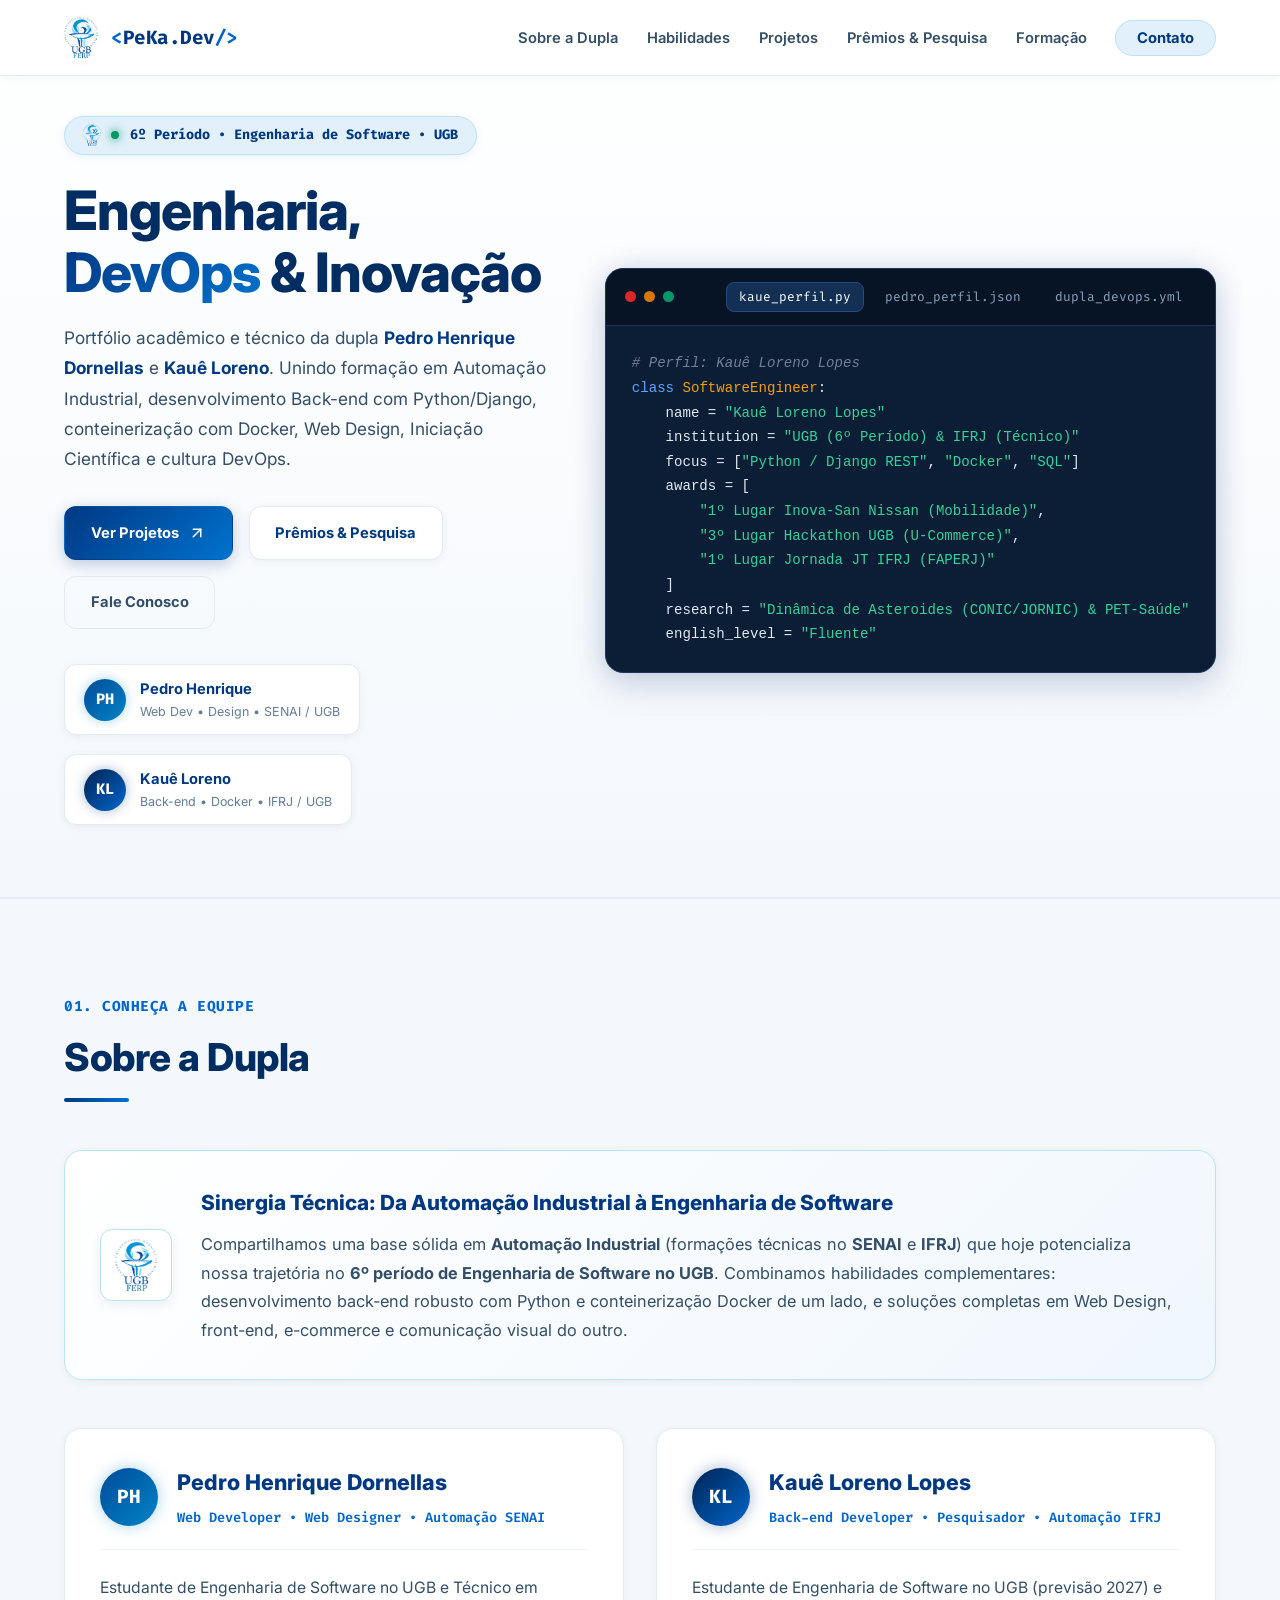
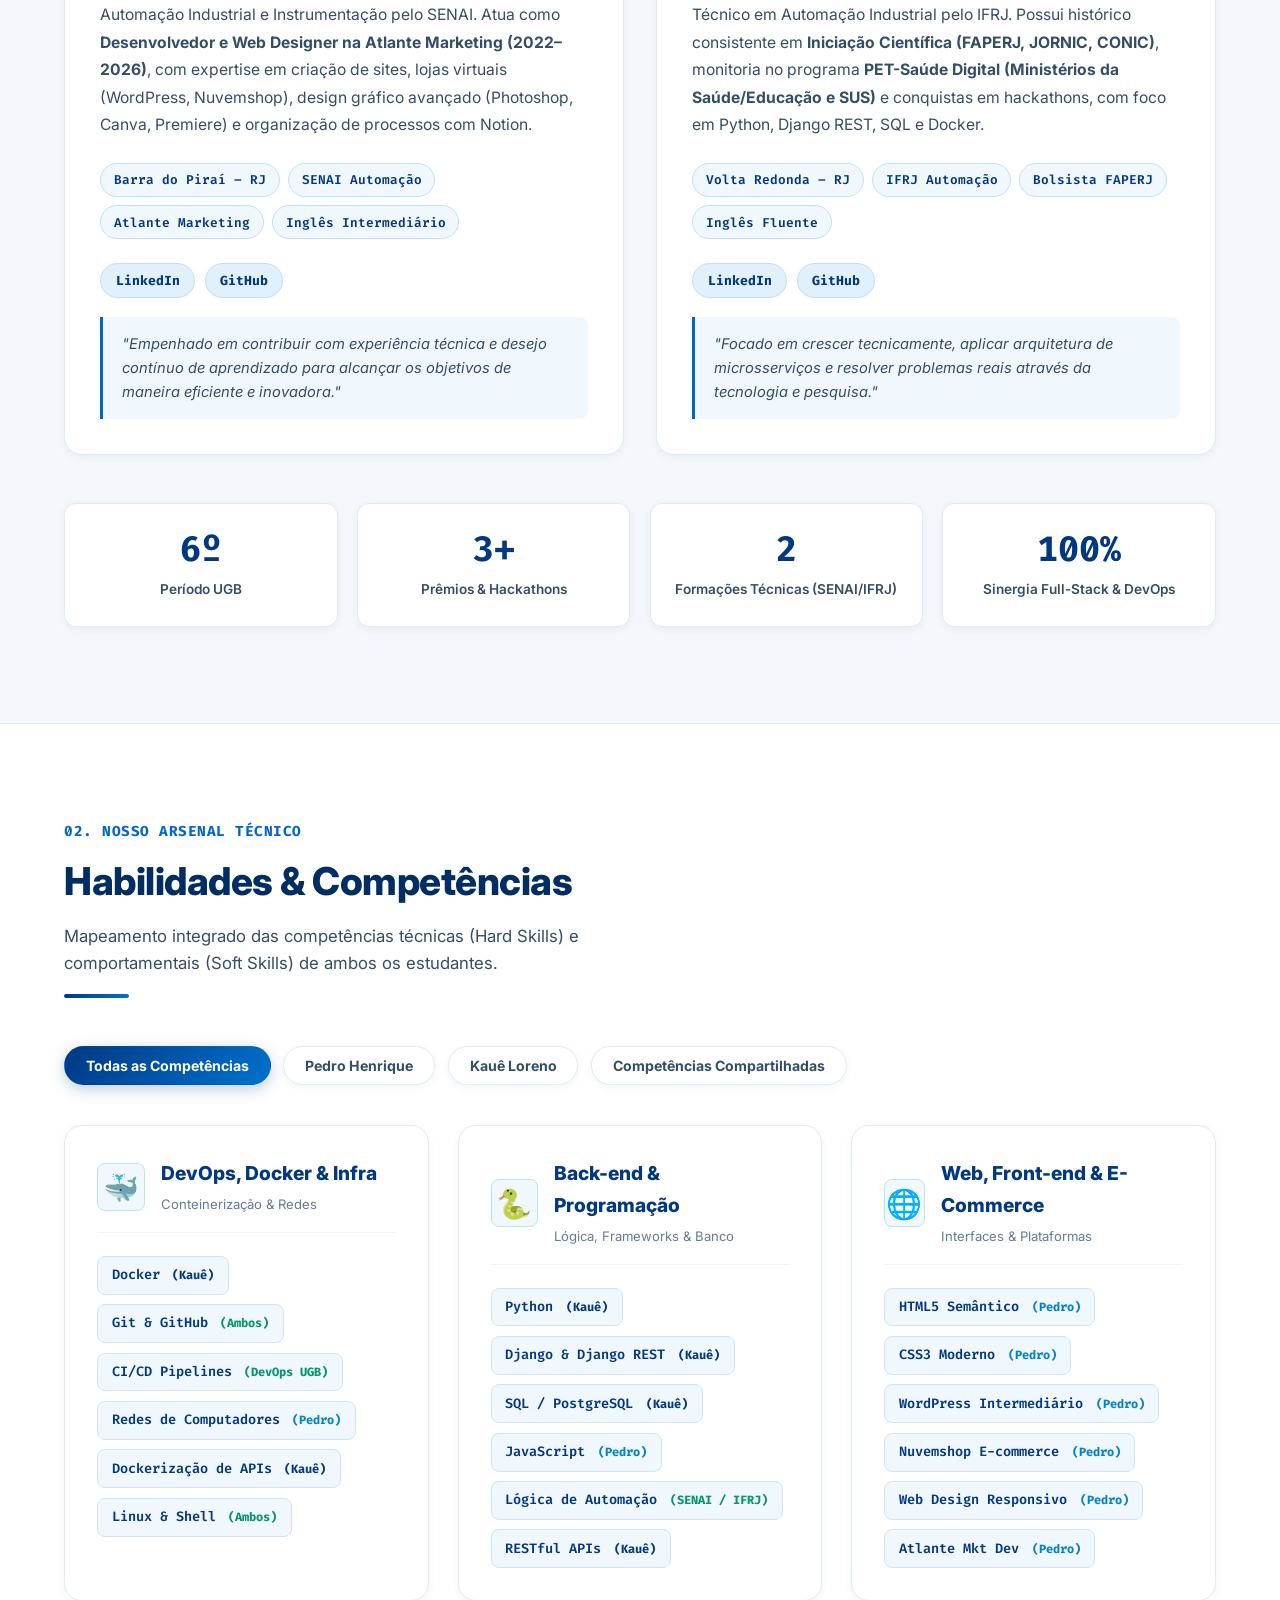
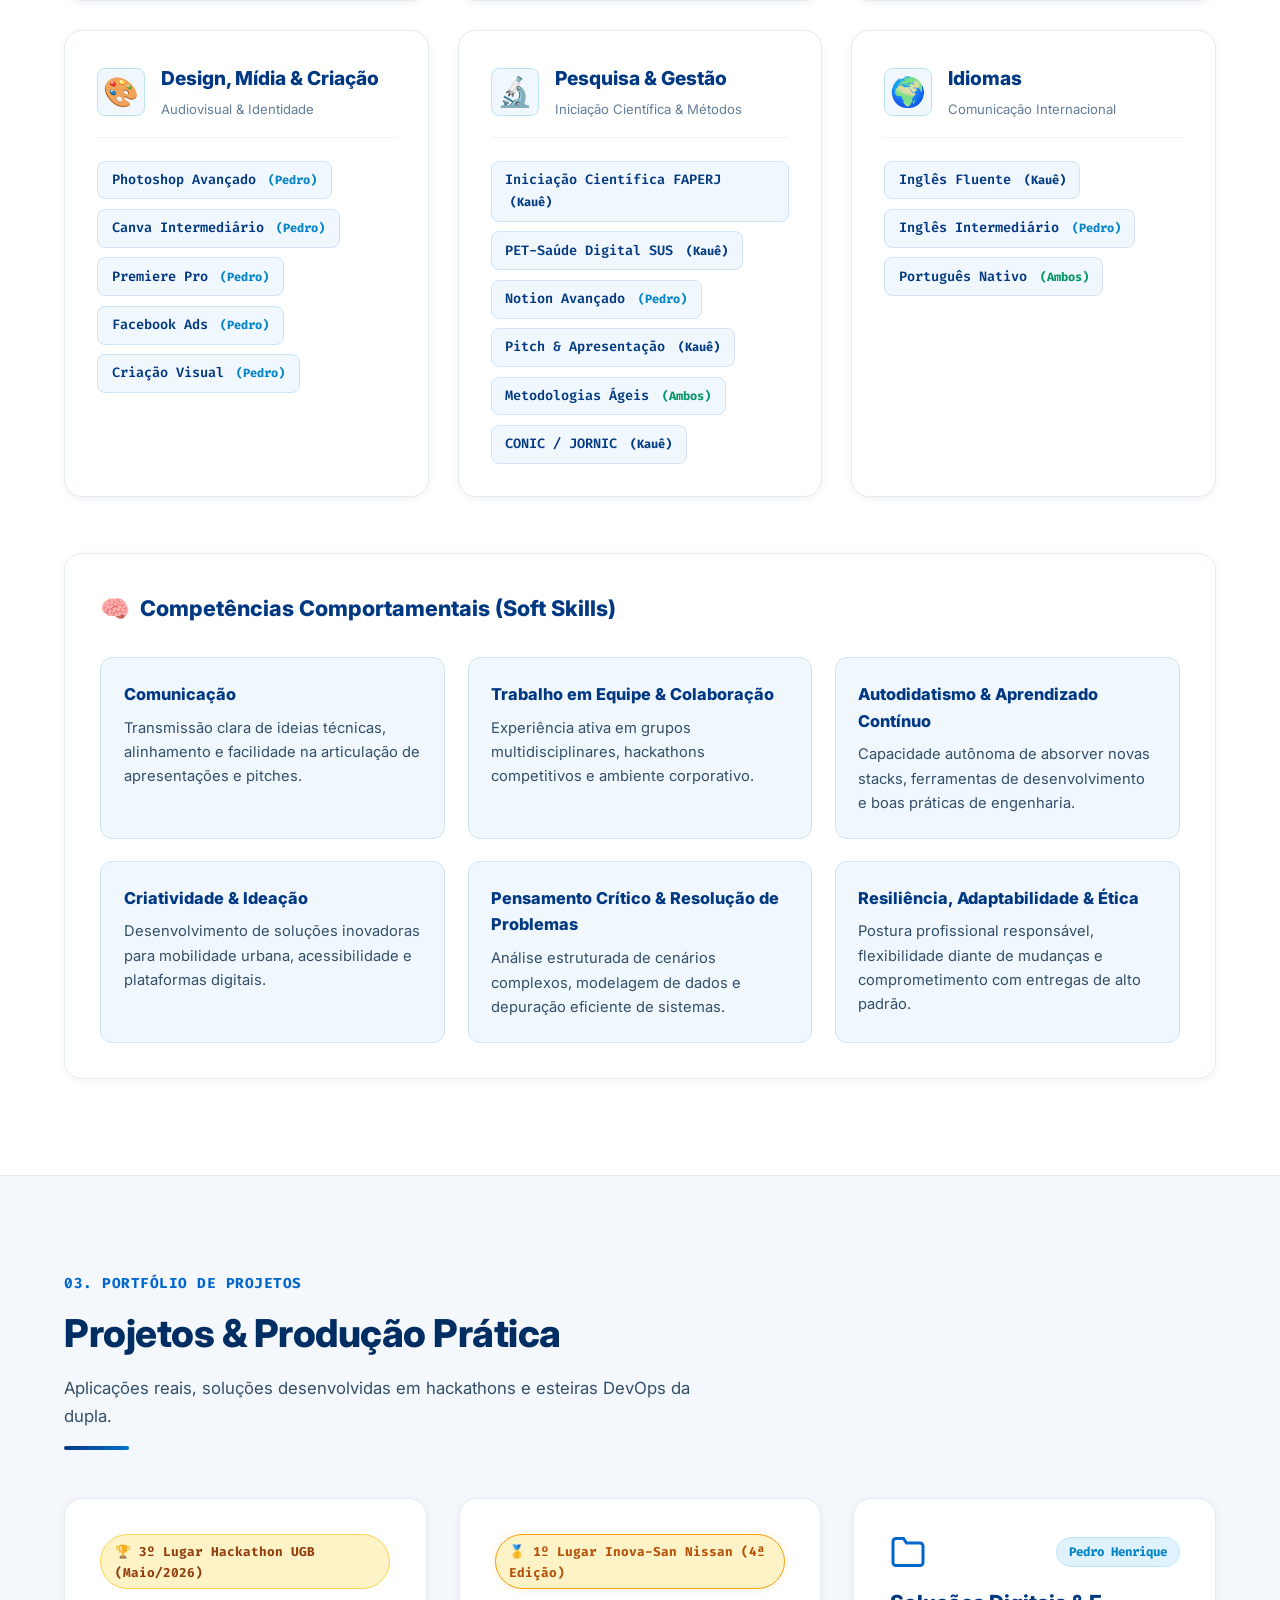
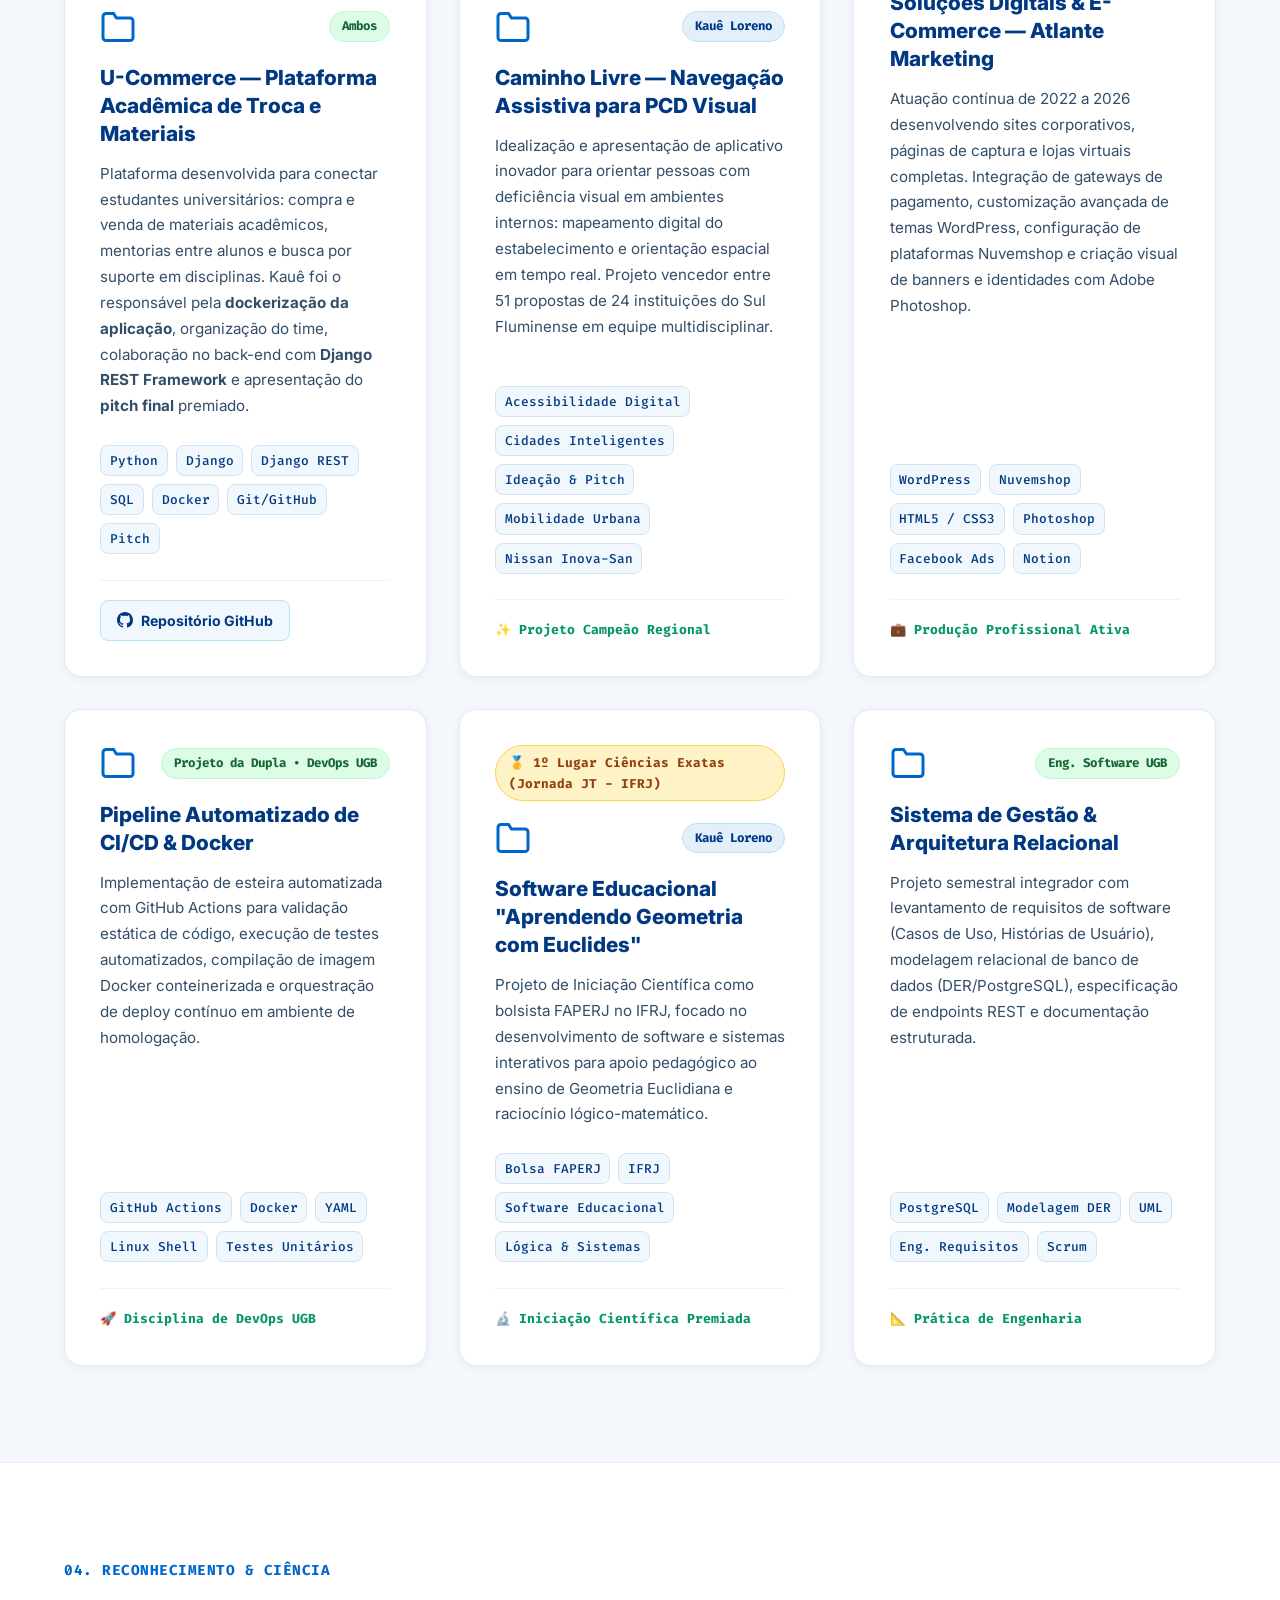
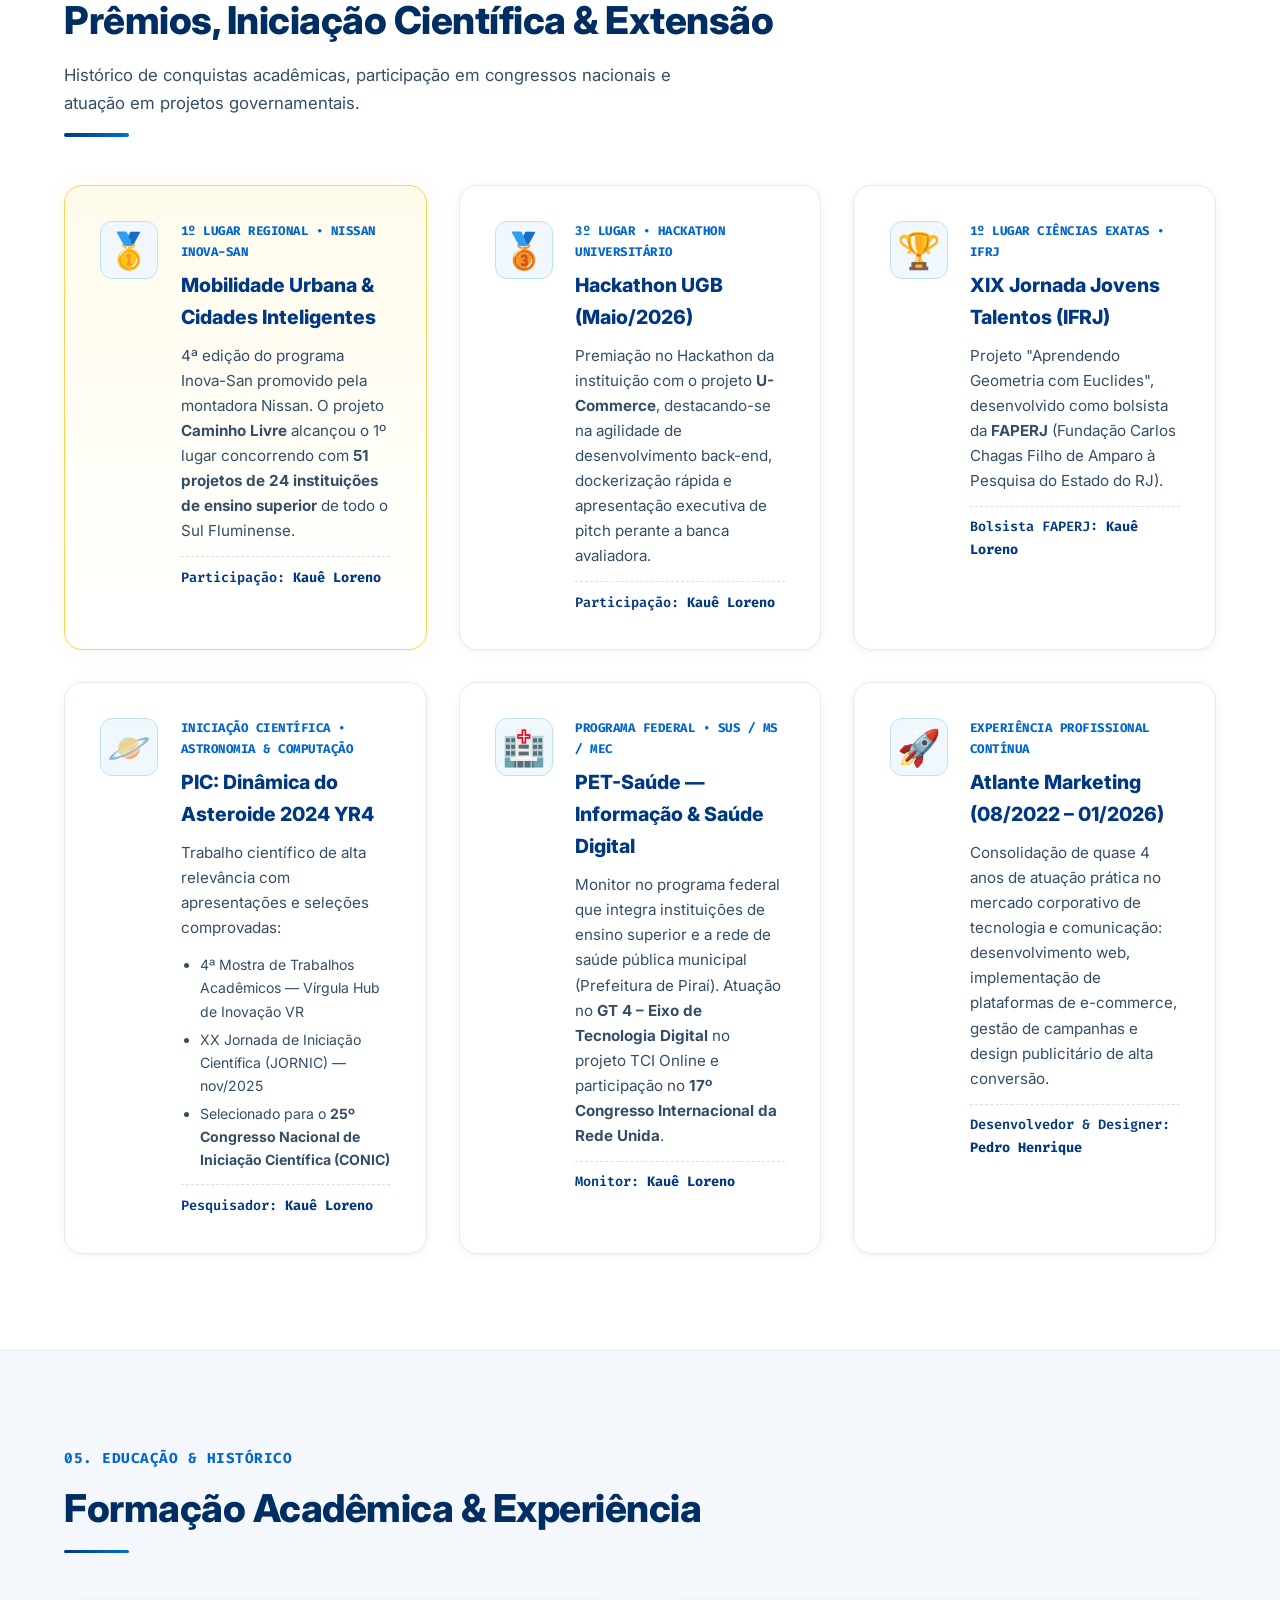
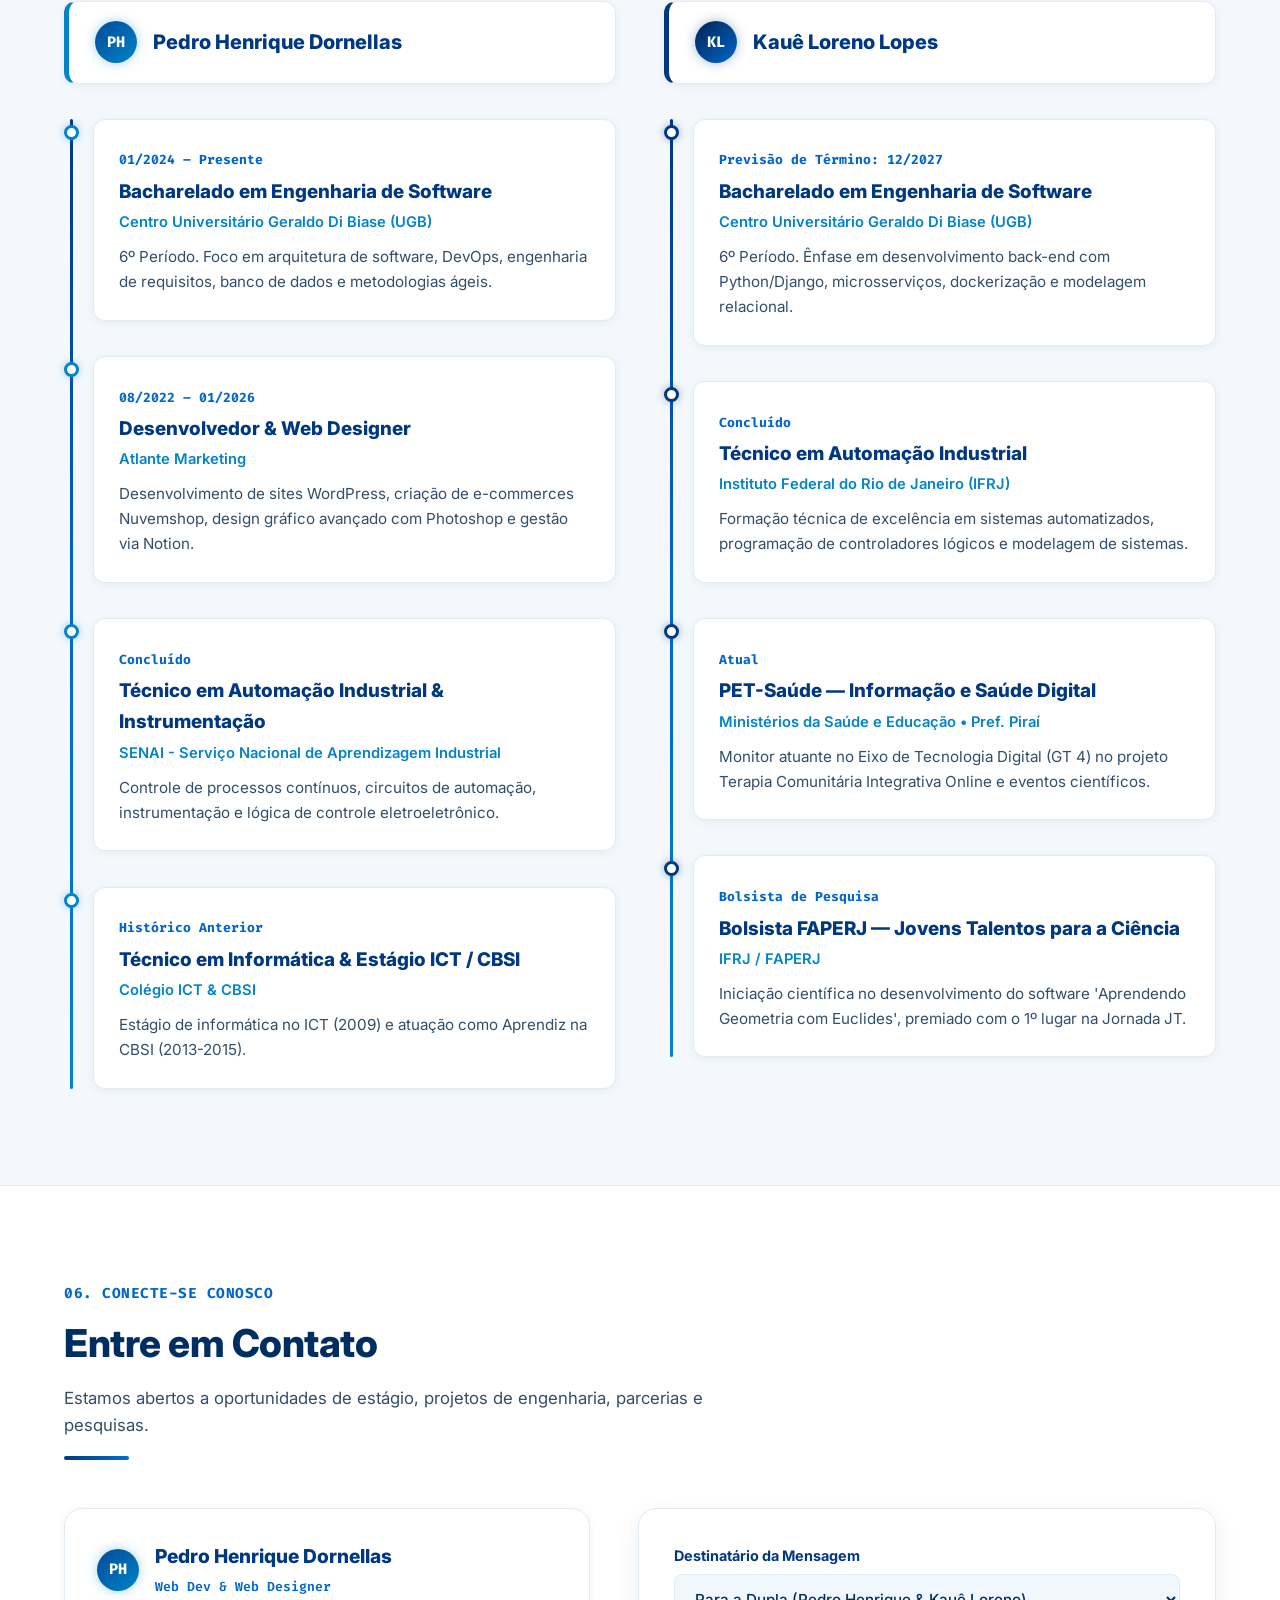
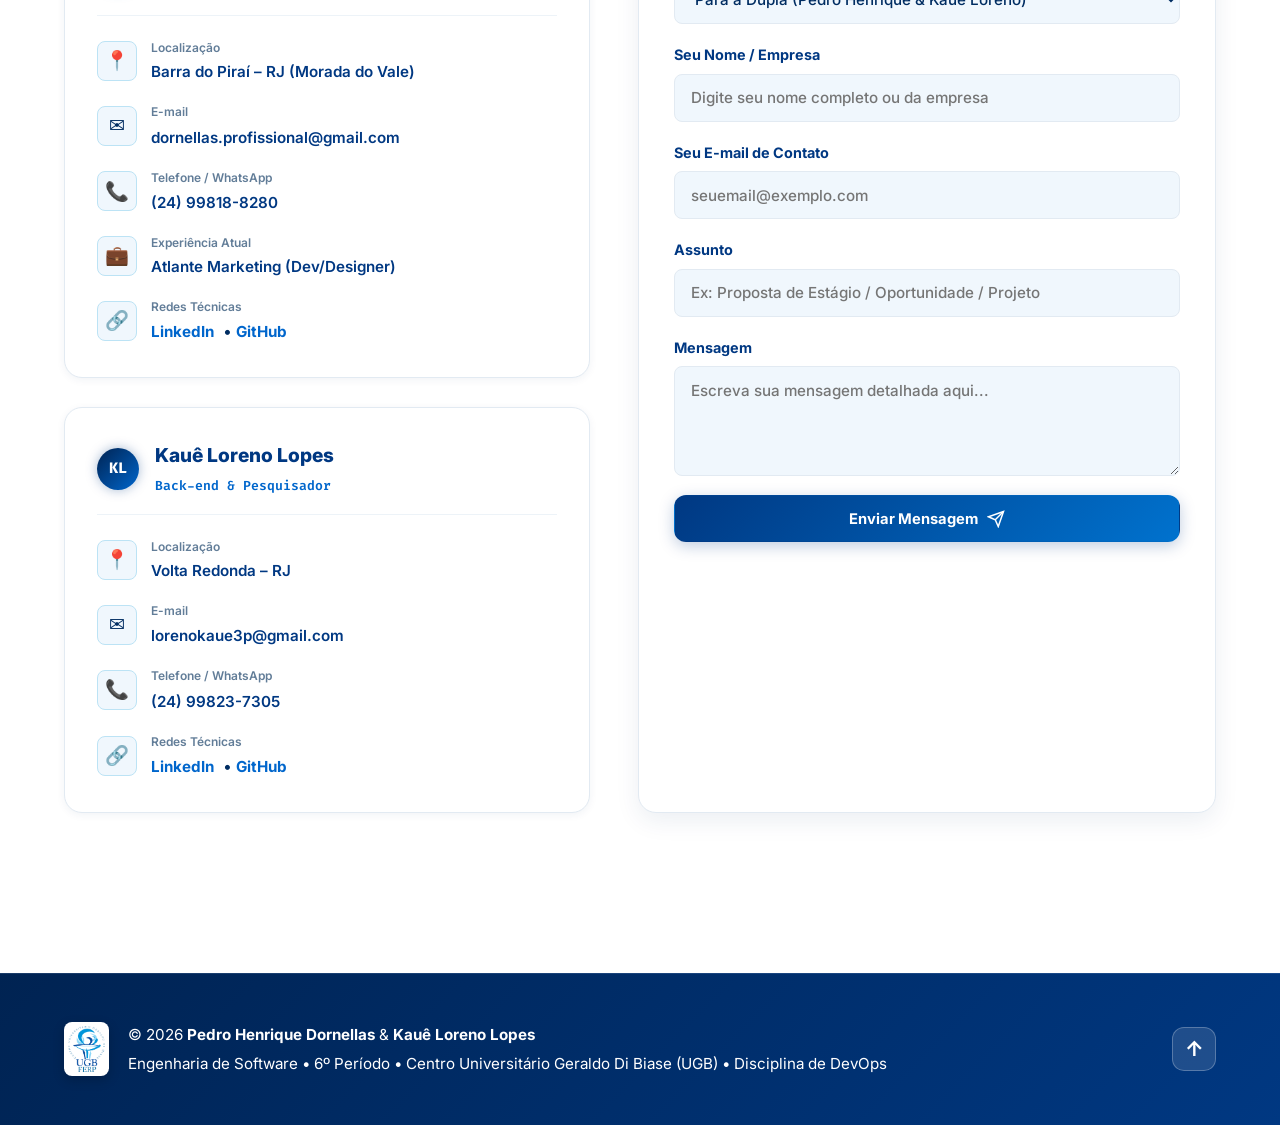
==== index.html @ 2b88fd2b "feat: initial commit - portfolio devops" ====
<!DOCTYPE html>
<html lang="pt-BR">

<head>
    <meta charset="UTF-8">
    <meta name="viewport" content="width=device-width, initial-scale=1.0">
    <meta name="description"
        content="Portfólio Acadêmico de Engenharia de Software & DevOps - Pedro Henrique Dornellas & Kauê Loreno | 6º Período UGB">
    <title>Portfólio da Dupla | Pedro Henrique & Kauê Loreno • Eng. Software & DevOps</title>
    <!-- Google Fonts -->
    <link rel="preconnect" href="https://fonts.googleapis.com">
    <link rel="preconnect" href="https://fonts.gstatic.com" crossorigin>
    <link
        href="https://fonts.googleapis.com/css2?family=Fira+Code:wght@400;500;600;700&family=Inter:wght@300;400;500;600;700;800&display=swap"
        rel="stylesheet">
    <!-- Favicon com Logo UGB -->
    <link rel="icon" type="image/png" href="logo_ugb.png">
    <!-- Folha de Estilos Exclusiva em CSS -->
    <link rel="stylesheet" href="style.css">
</head>

<body>

    <!-- ================= NAVBAR ================= -->
    <header class="header" id="header">
        <nav class="nav container">
            <a href="#hero" class="nav-logo">
                <img src="logo_ugb.png" alt="Logo UGB FERP" class="nav-logo-img">
                <span class="nav-logo-text"><span class="logo-bracket">&lt;</span>PeKa<span class="logo-accent">.Dev</span><span
                        class="logo-bracket">/&gt;</span></span>
            </a>

            <!-- Toggle de Menu Mobile (CSS Puro com Checkbox) -->
            <input type="checkbox" id="nav-toggle" class="nav-toggle-checkbox">
            <label for="nav-toggle" class="nav-toggle-label" aria-label="Abrir Menu">
                <span class="hamburger"></span>
            </label>

            <div class="nav-menu">
                <ul class="nav-list">
                    <li class="nav-item"><a href="#sobre" class="nav-link">Sobre a Dupla</a></li>
                    <li class="nav-item"><a href="#habilidades" class="nav-link">Habilidades</a></li>
                    <li class="nav-item"><a href="#projetos" class="nav-link">Projetos</a></li>
                    <li class="nav-item"><a href="#destaques" class="nav-link">Prêmios &amp; Pesquisa</a></li>
                    <li class="nav-item"><a href="#formacao" class="nav-link">Formação</a></li>
                    <li class="nav-item"><a href="#contato" class="nav-link nav-link-btn">Contato</a></li>
                </ul>
            </div>
        </nav>
    </header>

    <main>
        <!-- ================= HERO SECTION ================= -->
        <section class="hero" id="hero">
            <div class="hero-container container">
                <div class="hero-content">
                    <div class="hero-badge">
                        <img src="logo_ugb.png" alt="Logo UGB" class="badge-logo-img">
                        <span class="pulse-dot"></span> 6º Período • Engenharia de Software • UGB
                    </div>
                    <h1 class="hero-title">
                        Engenharia, <span class="gradient-text">DevOps</span> &amp; Inovação
                    </h1>
                    <p class="hero-subtitle">
                        Portfólio acadêmico e técnico da dupla <strong class="text-highlight">Pedro Henrique
                            Dornellas</strong> e <strong class="text-highlight">Kauê Loreno</strong>. Unindo formação em
                        Automação Industrial, desenvolvimento Back-end com Python/Django, conteinerização com Docker,
                        Web Design, Iniciação Científica e cultura DevOps.
                    </p>
                    <div class="hero-actions">
                        <a href="#projetos" class="btn btn-primary">
                            Ver Projetos
                            <svg class="btn-icon" viewBox="0 0 24 24" fill="none" stroke="currentColor" stroke-width="2"
                                stroke-linecap="round" stroke-linejoin="round">
                                <line x1="7" y1="17" x2="17" y2="7"></line>
                                <polyline points="7 7 17 7 17 17"></polyline>
                            </svg>
                        </a>
                        <a href="#destaques" class="btn btn-secondary">Prêmios &amp; Pesquisa</a>
                        <a href="#contato" class="btn btn-outline">Fale Conosco</a>
                    </div>

                    <!-- Quick Dev Avatars & Info -->
                    <div class="hero-duo-quick">
                        <div class="duo-quick-card">
                            <div class="duo-avatar ph-avatar">PH</div>
                            <div class="duo-meta">
                                <strong>Pedro Henrique</strong>
                                <span>Web Dev • Design • SENAI / UGB</span>
                            </div>
                        </div>
                        <div class="duo-quick-card">
                            <div class="duo-avatar kl-avatar">KL</div>
                            <div class="duo-meta">
                                <strong>Kauê Loreno</strong>
                                <span>Back-end • Docker • IFRJ / UGB</span>
                            </div>
                        </div>
                    </div>
                </div>

                <div class="hero-visual">
                    <!-- Interactive Terminal with Tabs -->
                    <div class="code-card">
                        <div class="code-card-header">
                            <span class="dot dot-red"></span>
                            <span class="dot dot-yellow"></span>
                            <span class="dot dot-green"></span>
                            <div class="code-tabs">
                                <button type="button" class="code-tab active"
                                    onclick="switchTab(this, 'kaue')">kaue_perfil.py</button>
                                <button type="button" class="code-tab"
                                    onclick="switchTab(this, 'pedro')">pedro_perfil.json</button>
                                <button type="button" class="code-tab"
                                    onclick="switchTab(this, 'dupla')">dupla_devops.yml</button>
                            </div>
                        </div>

                        <!-- Tab 1: Kaue -->
                        <div id="tab-kaue" class="code-tab-content active">
                            <pre class="code-body"><code><span class="token-comment"># Perfil: Kauê Loreno Lopes</span>
<span class="token-keyword">class</span> <span class="token-class">SoftwareEngineer</span>:
    name = <span class="token-string">"Kauê Loreno Lopes"</span>
    institution = <span class="token-string">"UGB (6º Período) & IFRJ (Técnico)"</span>
    focus = [<span class="token-string">"Python / Django REST"</span>, <span class="token-string">"Docker"</span>, <span class="token-string">"SQL"</span>]
    awards = [
        <span class="token-string">"1º Lugar Inova-San Nissan (Mobilidade)"</span>,
        <span class="token-string">"3º Lugar Hackathon UGB (U-Commerce)"</span>,
        <span class="token-string">"1º Lugar Jornada JT IFRJ (FAPERJ)"</span>
    ]
    research = <span class="token-string">"Dinâmica de Asteroides (CONIC/JORNIC) & PET-Saúde"</span>
    english_level = <span class="token-string">"Fluente"</span></code></pre>
                        </div>

                        <!-- Tab 2: Pedro -->
                        <div id="tab-pedro" class="code-tab-content">
                            <pre class="code-body"><code><span class="token-comment">// Perfil: Pedro Henrique Dornellas</span>
{
  <span class="token-key">"nome"</span>: <span class="token-string">"Pedro Henrique T. D. S. de Souza"</span>,
  <span class="token-key">"formacao"</span>: <span class="token-string">"Eng. Software UGB & Automação SENAI"</span>,
  <span class="token-key">"experiencia"</span>: <span class="token-string">"Web Designer / Dev na Atlante Marketing"</span>,
  <span class="token-key">"github"</span>: <span class="token-string">"github.com/dornellasz93"</span>,
  <span class="token-key">"linkedin"</span>: <span class="token-string">"linkedin.com/in/pedro-henrique-dornellas"</span>,
  <span class="token-key">"hard_skills"</span>: [
    <span class="token-string">"HTML5/CSS3/JS"</span>, <span class="token-string">"WordPress/Nuvemshop"</span>,
    <span class="token-string">"Photoshop/Canva/Premiere"</span>, <span class="token-string">"Notion Avançado"</span>
  ],
  <span class="token-key">"soft_skills"</span>: [<span class="token-string">"Comunicação"</span>, <span class="token-string">"Criatividade"</span>, <span class="token-string">"Resiliência"</span>],
  <span class="token-key">"status"</span>: <span class="token-string">"Em constante aprendizado e evolução 🚀"</span>
}</code></pre>
                        </div>

                        <!-- Tab 3: Dupla / DevOps -->
                        <div id="tab-dupla" class="code-tab-content">
                            <pre
                                class="code-body"><code><span class="token-comment"># Pipeline & Sinergia da Dupla</span>
<span class="token-key">version</span>: <span class="token-string">"3.8"</span>
<span class="token-key">services</span>:
  <span class="token-key">devops_duo</span>:
    <span class="token-key">integrantes</span>:
      - <span class="token-string">"Pedro Henrique (Front, Web Design, Automação)"</span>
      - <span class="token-string">"Kauê Loreno (Back-end, Docker, Iniciação Científica)"</span>
    <span class="token-key">ambiente</span>: <span class="token-string">"UGB - 6º Período de Engenharia de Software"</span>
    <span class="token-key">competencias</span>: [<span class="token-string">"Docker"</span>, <span class="token-string">"CI/CD"</span>, <span class="token-string">"FullStack"</span>, <span class="token-string">"Pesquisa"</span>]
    <span class="token-key">objetivo</span>: <span class="token-string">"Excelência técnica e impacto prático"</span></code></pre>
                        </div>
                    </div>
                </div>
            </div>
        </section>

        <!-- ================= SOBRE A DUPLA ================= -->
        <section class="section sobre" id="sobre">
            <div class="container">
                <div class="section-header">
                    <span class="section-tag">01. Conheça a Equipe</span>
                    <h2 class="section-title">Sobre a Dupla</h2>
                    <div class="section-line"></div>
                </div>

                <!-- Resumo da Sinergia -->
                <div class="duo-synergy-banner">
                    <div class="synergy-logo-box">
                        <img src="logo_ugb.png" alt="Logo UGB FERP" class="synergy-ugb-logo">
                    </div>
                    <div class="synergy-text">
                        <h3>Sinergia Técnica: Da Automação Industrial à Engenharia de Software</h3>
                        <p>
                            Compartilhamos uma base sólida em <strong>Automação Industrial</strong> (formações técnicas
                            no <strong>SENAI</strong> e <strong>IFRJ</strong>) que hoje potencializa nossa trajetória no
                            <strong>6º período de Engenharia de Software no UGB</strong>. Combinamos habilidades
                            complementares: desenvolvimento back-end robusto com Python e conteinerização Docker de um
                            lado, e soluções completas em Web Design, front-end, e-commerce e comunicação visual do
                            outro.
                        </p>
                    </div>
                </div>

                <!-- Cards dos 2 Alunos -->
                <div class="students-profiles-grid">
                    <!-- Perfil 1: Pedro Henrique -->
                    <div class="student-profile-card">
                        <div class="student-card-header">
                            <div class="student-avatar-badge ph-gradient">PH</div>
                            <div>
                                <h3 class="student-name">Pedro Henrique Dornellas</h3>
                                <span class="student-role">Web Developer • Web Designer • Automação SENAI</span>
                            </div>
                        </div>
                        <div class="student-body">
                            <p class="student-bio">
                                Estudante de Engenharia de Software no UGB e Técnico em Automação Industrial e
                                Instrumentação pelo SENAI. Atua como <strong>Desenvolvedor e Web Designer na Atlante
                                    Marketing (2022–2026)</strong>, com expertise em criação de sites, lojas virtuais
                                (WordPress, Nuvemshop), design gráfico avançado (Photoshop, Canva, Premiere) e
                                organização de processos com Notion.
                            </p>
                            <div class="student-tags">
                                <span class="student-tag">Barra do Piraí – RJ</span>
                                <span class="student-tag">SENAI Automação</span>
                                <span class="student-tag">Atlante Marketing</span>
                                <span class="student-tag">Inglês Intermediário</span>
                            </div>
                            <div class="student-social-links">
                                <a href="https://www.linkedin.com/in/pedro-henrique-dornellas/" target="_blank"
                                    rel="noopener noreferrer" class="student-social-btn"
                                    title="LinkedIn de Pedro Henrique">
                                    LinkedIn
                                </a>
                                <a href="https://github.com/dornellasz93" target="_blank" rel="noopener noreferrer"
                                    class="student-social-btn" title="GitHub de Pedro Henrique">
                                    GitHub
                                </a>
                            </div>
                            <div class="student-quote">
                                <em>"Empenhado em contribuir com experiência técnica e desejo contínuo de aprendizado
                                    para alcançar os objetivos de maneira eficiente e inovadora."</em>
                            </div>
                        </div>
                    </div>

                    <!-- Perfil 2: Kauê Loreno -->
                    <div class="student-profile-card">
                        <div class="student-card-header">
                            <div class="student-avatar-badge kl-gradient">KL</div>
                            <div>
                                <h3 class="student-name">Kauê Loreno Lopes</h3>
                                <span class="student-role">Back-end Developer • Pesquisador • Automação IFRJ</span>
                            </div>
                        </div>
                        <div class="student-body">
                            <p class="student-bio">
                                Estudante de Engenharia de Software no UGB (previsão 2027) e Técnico em Automação
                                Industrial pelo IFRJ. Possui histórico consistente em <strong>Iniciação Científica
                                    (FAPERJ, JORNIC, CONIC)</strong>, monitoria no programa <strong>PET-Saúde Digital
                                    (Ministérios da Saúde/Educação e SUS)</strong> e conquistas em hackathons, com foco
                                em Python, Django REST, SQL e Docker.
                            </p>
                            <div class="student-tags">
                                <span class="student-tag">Volta Redonda – RJ</span>
                                <span class="student-tag">IFRJ Automação</span>
                                <span class="student-tag">Bolsista FAPERJ</span>
                                <span class="student-tag">Inglês Fluente</span>
                            </div>
                            <div class="student-social-links">
                                <a href="https://linkedin.com/in/kaueloreno" target="_blank" rel="noopener noreferrer"
                                    class="student-social-btn" title="LinkedIn de Kauê Loreno">
                                    LinkedIn
                                </a>
                                <a href="https://github.com/ArchKeyor" target="_blank" rel="noopener noreferrer"
                                    class="student-social-btn" title="GitHub de Kauê Loreno">
                                    GitHub
                                </a>
                            </div>
                            <div class="student-quote">
                                <em>"Focado em crescer tecnicamente, aplicar arquitetura de microsserviços e resolver
                                    problemas reais através da tecnologia e pesquisa."</em>
                            </div>
                        </div>
                    </div>
                </div>

                <!-- Métricas da Dupla -->
                <div class="sobre-highlights">
                    <div class="highlight-item">
                        <span class="highlight-num">6º</span>
                        <span class="highlight-label">Período UGB</span>
                    </div>
                    <div class="highlight-item">
                        <span class="highlight-num">3+</span>
                        <span class="highlight-label">Prêmios &amp; Hackathons</span>
                    </div>
                    <div class="highlight-item">
                        <span class="highlight-num">2</span>
                        <span class="highlight-label">Formações Técnicas (SENAI/IFRJ)</span>
                    </div>
                    <div class="highlight-item">
                        <span class="highlight-num">100%</span>
                        <span class="highlight-label">Sinergia Full-Stack &amp; DevOps</span>
                    </div>
                </div>
            </div>
        </section>

        <!-- ================= HABILIDADES & TECNOLOGIAS ================= -->
        <section class="section habilidades" id="habilidades">
            <div class="container">
                <div class="section-header">
                    <span class="section-tag">02. Nosso Arsenal Técnico</span>
                    <h2 class="section-title">Habilidades &amp; Competências</h2>
                    <p class="section-desc">Mapeamento integrado das competências técnicas (Hard Skills) e
                        comportamentais (Soft Skills) de ambos os estudantes.</p>
                    <div class="section-line"></div>
                </div>

                <!-- Skills Filter Controls -->
                <div class="skills-filter-bar">
                    <button type="button" class="filter-btn active" onclick="filterSkills(this, 'all')">Todas as
                        Competências</button>
                    <button type="button" class="filter-btn" onclick="filterSkills(this, 'ph')">Pedro Henrique</button>
                    <button type="button" class="filter-btn" onclick="filterSkills(this, 'kl')">Kauê Loreno</button>
                    <button type="button" class="filter-btn" onclick="filterSkills(this, 'duo')">Competências
                        Compartilhadas</button>
                </div>

                <div class="skills-grid">
                    <!-- Categoria 1: DevOps, Docker & Infraestrutura -->
                    <div class="skill-category" data-student="kl duo ph">
                        <div class="skill-cat-header">
                            <div class="cat-icon">🐳</div>
                            <div>
                                <h3>DevOps, Docker &amp; Infra</h3>
                                <span class="cat-sub">Conteinerização &amp; Redes</span>
                            </div>
                        </div>
                        <div class="skill-badges">
                            <span class="badge" data-who="kl">Docker <small>(Kauê)</small></span>
                            <span class="badge" data-who="duo">Git &amp; GitHub <small>(Ambos)</small></span>
                            <span class="badge" data-who="duo">CI/CD Pipelines <small>(DevOps UGB)</small></span>
                            <span class="badge" data-who="ph">Redes de Computadores <small>(Pedro)</small></span>
                            <span class="badge" data-who="kl">Dockerização de APIs <small>(Kauê)</small></span>
                            <span class="badge" data-who="duo">Linux &amp; Shell <small>(Ambos)</small></span>
                        </div>
                    </div>

                    <!-- Categoria 2: Back-end & Linguagens -->
                    <div class="skill-category" data-student="kl ph">
                        <div class="skill-cat-header">
                            <div class="cat-icon">🐍</div>
                            <div>
                                <h3>Back-end &amp; Programação</h3>
                                <span class="cat-sub">Lógica, Frameworks &amp; Banco</span>
                            </div>
                        </div>
                        <div class="skill-badges">
                            <span class="badge" data-who="kl">Python <small>(Kauê)</small></span>
                            <span class="badge" data-who="kl">Django &amp; Django REST <small>(Kauê)</small></span>
                            <span class="badge" data-who="kl">SQL / PostgreSQL <small>(Kauê)</small></span>
                            <span class="badge" data-who="ph">JavaScript <small>(Pedro)</small></span>
                            <span class="badge" data-who="duo">Lógica de Automação <small>(SENAI / IFRJ)</small></span>
                            <span class="badge" data-who="kl">RESTful APIs <small>(Kauê)</small></span>
                        </div>
                    </div>

                    <!-- Categoria 3: Front-end, Web & E-Commerce -->
                    <div class="skill-category" data-student="ph">
                        <div class="skill-cat-header">
                            <div class="cat-icon">🌐</div>
                            <div>
                                <h3>Web, Front-end &amp; E-Commerce</h3>
                                <span class="cat-sub">Interfaces &amp; Plataformas</span>
                            </div>
                        </div>
                        <div class="skill-badges">
                            <span class="badge" data-who="ph">HTML5 Semântico <small>(Pedro)</small></span>
                            <span class="badge" data-who="ph">CSS3 Moderno <small>(Pedro)</small></span>
                            <span class="badge" data-who="ph">WordPress Intermediário <small>(Pedro)</small></span>
                            <span class="badge" data-who="ph">Nuvemshop E-commerce <small>(Pedro)</small></span>
                            <span class="badge" data-who="ph">Web Design Responsivo <small>(Pedro)</small></span>
                            <span class="badge" data-who="ph">Atlante Mkt Dev <small>(Pedro)</small></span>
                        </div>
                    </div>

                    <!-- Categoria 4: Design Gráfico & Mídia -->
                    <div class="skill-category" data-student="ph">
                        <div class="skill-cat-header">
                            <div class="cat-icon">🎨</div>
                            <div>
                                <h3>Design, Mídia &amp; Criação</h3>
                                <span class="cat-sub">Audiovisual &amp; Identidade</span>
                            </div>
                        </div>
                        <div class="skill-badges">
                            <span class="badge" data-who="ph">Photoshop Avançado <small>(Pedro)</small></span>
                            <span class="badge" data-who="ph">Canva Intermediário <small>(Pedro)</small></span>
                            <span class="badge" data-who="ph">Premiere Pro <small>(Pedro)</small></span>
                            <span class="badge" data-who="ph">Facebook Ads <small>(Pedro)</small></span>
                            <span class="badge" data-who="ph">Criação Visual <small>(Pedro)</small></span>
                        </div>
                    </div>

                    <!-- Categoria 5: Pesquisa, Gestão & Extensão -->
                    <div class="skill-category" data-student="kl ph duo">
                        <div class="skill-cat-header">
                            <div class="cat-icon">🔬</div>
                            <div>
                                <h3>Pesquisa &amp; Gestão</h3>
                                <span class="cat-sub">Iniciação Científica &amp; Métodos</span>
                            </div>
                        </div>
                        <div class="skill-badges">
                            <span class="badge" data-who="kl">Iniciação Científica FAPERJ <small>(Kauê)</small></span>
                            <span class="badge" data-who="kl">PET-Saúde Digital SUS <small>(Kauê)</small></span>
                            <span class="badge" data-who="ph">Notion Avançado <small>(Pedro)</small></span>
                            <span class="badge" data-who="kl">Pitch &amp; Apresentação <small>(Kauê)</small></span>
                            <span class="badge" data-who="duo">Metodologias Ágeis <small>(Ambos)</small></span>
                            <span class="badge" data-who="kl">CONIC / JORNIC <small>(Kauê)</small></span>
                        </div>
                    </div>

                    <!-- Categoria 6: Idiomas -->
                    <div class="skill-category" data-student="kl ph duo">
                        <div class="skill-cat-header">
                            <div class="cat-icon">🌍</div>
                            <div>
                                <h3>Idiomas</h3>
                                <span class="cat-sub">Comunicação Internacional</span>
                            </div>
                        </div>
                        <div class="skill-badges">
                            <span class="badge" data-who="kl">Inglês Fluente <small>(Kauê)</small></span>
                            <span class="badge" data-who="ph">Inglês Intermediário <small>(Pedro)</small></span>
                            <span class="badge" data-who="duo">Português Nativo <small>(Ambos)</small></span>
                        </div>
                    </div>
                </div>

                <!-- Soft Skills Section -->
                <div class="soft-skills-container">
                    <h3 class="soft-skills-title">
                        <span class="soft-icon">🧠</span> Competências Comportamentais (Soft Skills)
                    </h3>
                    <div class="soft-skills-grid">
                        <div class="soft-card">
                            <span class="soft-name">Comunicação</span>
                            <p>Transmissão clara de ideias técnicas, alinhamento e facilidade na articulação de
                                apresentações e pitches.</p>
                        </div>
                        <div class="soft-card">
                            <span class="soft-name">Trabalho em Equipe &amp; Colaboração</span>
                            <p>Experiência ativa em grupos multidisciplinares, hackathons competitivos e ambiente
                                corporativo.</p>
                        </div>
                        <div class="soft-card">
                            <span class="soft-name">Autodidatismo &amp; Aprendizado Contínuo</span>
                            <p>Capacidade autônoma de absorver novas stacks, ferramentas de desenvolvimento e boas
                                práticas de engenharia.</p>
                        </div>
                        <div class="soft-card">
                            <span class="soft-name">Criatividade &amp; Ideação</span>
                            <p>Desenvolvimento de soluções inovadoras para mobilidade urbana, acessibilidade e
                                plataformas digitais.</p>
                        </div>
                        <div class="soft-card">
                            <span class="soft-name">Pensamento Crítico &amp; Resolução de Problemas</span>
                            <p>Análise estruturada de cenários complexos, modelagem de dados e depuração eficiente de
                                sistemas.</p>
                        </div>
                        <div class="soft-card">
                            <span class="soft-name">Resiliência, Adaptabilidade &amp; Ética</span>
                            <p>Postura profissional responsável, flexibilidade diante de mudanças e comprometimento com
                                entregas de alto padrão.</p>
                        </div>
                    </div>
                </div>
            </div>
        </section>

        <!-- ================= PROJETOS ACADÊMICOS & PRÁTICOS ================= -->
        <section class="section projetos" id="projetos">
            <div class="container">
                <div class="section-header">
                    <span class="section-tag">03. Portfólio de Projetos</span>
                    <h2 class="section-title">Projetos &amp; Produção Prática</h2>
                    <p class="section-desc">Aplicações reais, soluções desenvolvidas em hackathons e esteiras DevOps da
                        dupla.</p>
                    <div class="section-line"></div>
                </div>

                <div class="projetos-grid">
                    <!-- Projeto 1: U-Commerce (Kauê) -->
                    <article class="project-card featured-project">
                        <div class="project-badge-award">🏆 3º Lugar Hackathon UGB (Maio/2026)</div>
                        <div class="project-header">
                            <div class="project-folder-icon">
                                <svg viewBox="0 0 24 24" fill="none" stroke="currentColor" stroke-width="2">
                                    <path
                                        d="M22 19a2 2 0 0 1-2 2H4a2 2 0 0 1-2-2V5a2 2 0 0 1 2-2h5l2 3h9a2 2 0 0 1 2 2z">
                                    </path>
                                </svg>
                            </div>
                            <span class="project-author-badge duo-tag">Ambos</span>
                        </div>
                        <h3 class="project-title">U-Commerce — Plataforma Acadêmica de Troca e Materiais</h3>
                        <p class="project-description">
                            Plataforma desenvolvida para conectar estudantes universitários: compra e venda de materiais
                            acadêmicos, mentorias entre alunos e busca por suporte em disciplinas. Kauê foi o
                            responsável pela <strong>dockerização da aplicação</strong>, organização do time,
                            colaboração no back-end com <strong>Django REST Framework</strong> e apresentação do
                            <strong>pitch final</strong> premiado.
                        </p>
                        <div class="project-techs">
                            <span>Python</span>
                            <span>Django</span>
                            <span>Django REST</span>
                            <span>SQL</span>
                            <span>Docker</span>
                            <span>Git/GitHub</span>
                            <span>Pitch</span>
                        </div>
                        <div class="project-links">
                            <a href="https://github.com/ArchKeyor" target="_blank" rel="noopener noreferrer"
                                class="project-btn">
                                <svg viewBox="0 0 24 24" fill="currentColor">
                                    <path
                                        d="M12 0C5.37 0 0 5.37 0 12c0 5.31 3.435 9.795 8.205 11.385.6.105.825-.255.825-.57 0-.285-.015-1.23-.015-2.235-3.015.555-3.795-.735-4.035-1.41-.135-.345-.72-1.41-1.23-1.695-.42-.225-1.02-.78-.015-.795.945-.015 1.62.87 1.845 1.23 1.08 1.815 2.805 1.305 3.495.99.105-.78.42-1.305.765-1.605-2.67-.3-5.46-1.335-5.46-5.925 0-1.305.465-2.385 1.23-3.225-.12-.3-.54-1.53.12-3.18 0 0 1.005-.315 3.3 1.23.96-.27 1.98-.405 3-.405s2.04.135 3 .405c2.295-1.56 3.3-1.23 3.3-1.23.66 1.65.24 2.88.12 3.18.765.84 1.23 1.905 1.23 3.225 0 4.605-2.805 5.625-5.475 5.925.435.375.81 1.095.81 2.22 0 1.605-.015 2.895-.015 3.3 0 .315.225.69.825.57A12.02 12.02 0 0024 12c0-6.63-5.37-12-12-12z" />
                                </svg>
                                Repositório GitHub
                            </a>
                        </div>
                    </article>

                    <!-- Projeto 2: Caminho Livre (Kauê) -->
                    <article class="project-card featured-project">
                        <div class="project-badge-award award-gold">🥇 1º Lugar Inova-San Nissan (4ª Edição)</div>
                        <div class="project-header">
                            <div class="project-folder-icon">
                                <svg viewBox="0 0 24 24" fill="none" stroke="currentColor" stroke-width="2">
                                    <path
                                        d="M22 19a2 2 0 0 1-2 2H4a2 2 0 0 1-2-2V5a2 2 0 0 1 2-2h5l2 3h9a2 2 0 0 1 2 2z">
                                    </path>
                                </svg>
                            </div>
                            <span class="project-author-badge kl-tag">Kauê Loreno</span>
                        </div>
                        <h3 class="project-title">Caminho Livre — Navegação Assistiva para PCD Visual</h3>
                        <p class="project-description">
                            Idealização e apresentação de aplicativo inovador para orientar pessoas com deficiência
                            visual em ambientes internos: mapeamento digital do estabelecimento e orientação espacial em
                            tempo real. Projeto vencedor entre 51 propostas de 24 instituições do Sul Fluminense em
                            equipe multidisciplinar.
                        </p>
                        <div class="project-techs">
                            <span>Acessibilidade Digital</span>
                            <span>Cidades Inteligentes</span>
                            <span>Ideação &amp; Pitch</span>
                            <span>Mobilidade Urbana</span>
                            <span>Nissan Inova-San</span>
                        </div>
                        <div class="project-links">
                            <span class="project-status-tag">✨ Projeto Campeão Regional</span>
                        </div>
                    </article>

                    <!-- Projeto 3: Desenvolvimento Web & E-Commerce (Pedro) -->
                    <article class="project-card">
                        <div class="project-header">
                            <div class="project-folder-icon">
                                <svg viewBox="0 0 24 24" fill="none" stroke="currentColor" stroke-width="2">
                                    <path
                                        d="M22 19a2 2 0 0 1-2 2H4a2 2 0 0 1-2-2V5a2 2 0 0 1 2-2h5l2 3h9a2 2 0 0 1 2 2z">
                                    </path>
                                </svg>
                            </div>
                            <span class="project-author-badge ph-tag">Pedro Henrique</span>
                        </div>
                        <h3 class="project-title">Soluções Digitais &amp; E-Commerce — Atlante Marketing</h3>
                        <p class="project-description">
                            Atuação contínua de 2022 a 2026 desenvolvendo sites corporativos, páginas de captura e lojas
                            virtuais completas. Integração de gateways de pagamento, customização avançada de temas
                            WordPress, configuração de plataformas Nuvemshop e criação visual de banners e identidades
                            com Adobe Photoshop.
                        </p>
                        <div class="project-techs">
                            <span>WordPress</span>
                            <span>Nuvemshop</span>
                            <span>HTML5 / CSS3</span>
                            <span>Photoshop</span>
                            <span>Facebook Ads</span>
                            <span>Notion</span>
                        </div>
                        <div class="project-links">
                            <span class="project-status-tag">💼 Produção Profissional Ativa</span>
                        </div>
                    </article>

                    <!-- Projeto 4: Pipeline Automatizado DevOps CI/CD (Dupla) -->
                    <article class="project-card">
                        <div class="project-header">
                            <div class="project-folder-icon">
                                <svg viewBox="0 0 24 24" fill="none" stroke="currentColor" stroke-width="2">
                                    <path
                                        d="M22 19a2 2 0 0 1-2 2H4a2 2 0 0 1-2-2V5a2 2 0 0 1 2-2h5l2 3h9a2 2 0 0 1 2 2z">
                                    </path>
                                </svg>
                            </div>
                            <span class="project-author-badge duo-tag">Projeto da Dupla • DevOps UGB</span>
                        </div>
                        <h3 class="project-title">Pipeline Automatizado de CI/CD &amp; Docker</h3>
                        <p class="project-description">
                            Implementação de esteira automatizada com GitHub Actions para validação estática de código,
                            execução de testes automatizados, compilação de imagem Docker conteinerizada e orquestração
                            de deploy contínuo em ambiente de homologação.
                        </p>
                        <div class="project-techs">
                            <span>GitHub Actions</span>
                            <span>Docker</span>
                            <span>YAML</span>
                            <span>Linux Shell</span>
                            <span>Testes Unitários</span>
                        </div>
                        <div class="project-links">
                            <span class="project-status-tag">🚀 Disciplina de DevOps UGB</span>
                        </div>
                    </article>

                    <!-- Projeto 5: Geometria com Euclides (Kauê - FAPERJ) -->
                    <article class="project-card">
                        <div class="project-badge-award">🥇 1º Lugar Ciências Exatas (Jornada JT - IFRJ)</div>
                        <div class="project-header">
                            <div class="project-folder-icon">
                                <svg viewBox="0 0 24 24" fill="none" stroke="currentColor" stroke-width="2">
                                    <path
                                        d="M22 19a2 2 0 0 1-2 2H4a2 2 0 0 1-2-2V5a2 2 0 0 1 2-2h5l2 3h9a2 2 0 0 1 2 2z">
                                    </path>
                                </svg>
                            </div>
                            <span class="project-author-badge kl-tag">Kauê Loreno</span>
                        </div>
                        <h3 class="project-title">Software Educacional "Aprendendo Geometria com Euclides"</h3>
                        <p class="project-description">
                            Projeto de Iniciação Científica como bolsista FAPERJ no IFRJ, focado no desenvolvimento de
                            software e sistemas interativos para apoio pedagógico ao ensino de Geometria Euclidiana e
                            raciocínio lógico-matemático.
                        </p>
                        <div class="project-techs">
                            <span>Bolsa FAPERJ</span>
                            <span>IFRJ</span>
                            <span>Software Educacional</span>
                            <span>Lógica &amp; Sistemas</span>
                        </div>
                        <div class="project-links">
                            <span class="project-status-tag">🔬 Iniciação Científica Premiada</span>
                        </div>
                    </article>

                    <!-- Projeto 6: Modelagem & Engenharia de Requisitos (Dupla) -->
                    <article class="project-card">
                        <div class="project-header">
                            <div class="project-folder-icon">
                                <svg viewBox="0 0 24 24" fill="none" stroke="currentColor" stroke-width="2">
                                    <path
                                        d="M22 19a2 2 0 0 1-2 2H4a2 2 0 0 1-2-2V5a2 2 0 0 1 2-2h5l2 3h9a2 2 0 0 1 2 2z">
                                    </path>
                                </svg>
                            </div>
                            <span class="project-author-badge duo-tag">Eng. Software UGB</span>
                        </div>
                        <h3 class="project-title">Sistema de Gestão &amp; Arquitetura Relacional</h3>
                        <p class="project-description">
                            Projeto semestral integrador com levantamento de requisitos de software (Casos de Uso,
                            Histórias de Usuário), modelagem relacional de banco de dados (DER/PostgreSQL),
                            especificação de endpoints REST e documentação estruturada.
                        </p>
                        <div class="project-techs">
                            <span>PostgreSQL</span>
                            <span>Modelagem DER</span>
                            <span>UML</span>
                            <span>Eng. Requisitos</span>
                            <span>Scrum</span>
                        </div>
                        <div class="project-links">
                            <span class="project-status-tag">📐 Prática de Engenharia</span>
                        </div>
                    </article>
                </div>
            </div>
        </section>

        <!-- ================= PRÊMIOS, PESQUISA & DESTAQUES ================= -->
        <section class="section destaques" id="destaques">
            <div class="container">
                <div class="section-header">
                    <span class="section-tag">04. Reconhecimento &amp; Ciência</span>
                    <h2 class="section-title">Prêmios, Iniciação Científica &amp; Extensão</h2>
                    <p class="section-desc">Histórico de conquistas acadêmicas, participação em congressos nacionais e
                        atuação em projetos governamentais.</p>
                    <div class="section-line"></div>
                </div>

                <div class="destaques-grid">
                    <!-- Destaque 1: Inova-San Nissan -->
                    <div class="destaque-card highlight-glow">
                        <div class="destaque-trophy">🥇</div>
                        <div class="destaque-content">
                            <span class="destaque-tag">1º Lugar Regional • Nissan Inova-San</span>
                            <h3 class="destaque-title">Mobilidade Urbana &amp; Cidades Inteligentes</h3>
                            <p class="destaque-desc">
                                4ª edição do programa Inova-San promovido pela montadora Nissan. O projeto
                                <strong>Caminho Livre</strong> alcançou o 1º lugar concorrendo com <strong>51 projetos
                                    de 24 instituições de ensino superior</strong> de todo o Sul Fluminense.
                            </p>
                            <span class="destaque-author">Participação: <strong>Kauê Loreno</strong></span>
                        </div>
                    </div>

                    <!-- Destaque 2: Hackathon UGB -->
                    <div class="destaque-card">
                        <div class="destaque-trophy">🥉</div>
                        <div class="destaque-content">
                            <span class="destaque-tag">3º Lugar • Hackathon Universitário</span>
                            <h3 class="destaque-title">Hackathon UGB (Maio/2026)</h3>
                            <p class="destaque-desc">
                                Premiação no Hackathon da instituição com o projeto <strong>U-Commerce</strong>,
                                destacando-se na agilidade de desenvolvimento back-end, dockerização rápida e
                                apresentação executiva de pitch perante a banca avaliadora.
                            </p>
                            <span class="destaque-author">Participação: <strong>Kauê Loreno</strong></span>
                        </div>
                    </div>

                    <!-- Destaque 3: XIX Jornada JT IFRJ -->
                    <div class="destaque-card">
                        <div class="destaque-trophy">🏆</div>
                        <div class="destaque-content">
                            <span class="destaque-tag">1º Lugar Ciências Exatas • IFRJ</span>
                            <h3 class="destaque-title">XIX Jornada Jovens Talentos (IFRJ)</h3>
                            <p class="destaque-desc">
                                Projeto "Aprendendo Geometria com Euclides", desenvolvido como bolsista da
                                <strong>FAPERJ</strong> (Fundação Carlos Chagas Filho de Amparo à Pesquisa do Estado do
                                RJ).
                            </p>
                            <span class="destaque-author">Bolsista FAPERJ: <strong>Kauê Loreno</strong></span>
                        </div>
                    </div>

                    <!-- Destaque 4: PIC Dinâmica do Asteroide 2024 YR4 -->
                    <div class="destaque-card">
                        <div class="destaque-trophy">🪐</div>
                        <div class="destaque-content">
                            <span class="destaque-tag">Iniciação Científica • Astronomia &amp; Computação</span>
                            <h3 class="destaque-title">PIC: Dinâmica do Asteroide 2024 YR4</h3>
                            <p class="destaque-desc">
                                Trabalho científico de alta relevância com apresentações e seleções comprovadas:
                            </p>
                            <ul class="destaque-sublist">
                                <li>4ª Mostra de Trabalhos Acadêmicos — Vírgula Hub de Inovação VR</li>
                                <li>XX Jornada de Iniciação Científica (JORNIC) — nov/2025</li>
                                <li>Selecionado para o <strong>25º Congresso Nacional de Iniciação Científica
                                        (CONIC)</strong></li>
                            </ul>
                            <span class="destaque-author">Pesquisador: <strong>Kauê Loreno</strong></span>
                        </div>
                    </div>

                    <!-- Destaque 5: PET-Saúde Digital -->
                    <div class="destaque-card">
                        <div class="destaque-trophy">🏥</div>
                        <div class="destaque-content">
                            <span class="destaque-tag">Programa Federal • SUS / MS / MEC</span>
                            <h3 class="destaque-title">PET-Saúde — Informação &amp; Saúde Digital</h3>
                            <p class="destaque-desc">
                                Monitor no programa federal que integra instituições de ensino superior e a rede de
                                saúde pública municipal (Prefeitura de Piraí). Atuação no <strong>GT 4 – Eixo de
                                    Tecnologia Digital</strong> no projeto TCI Online e participação no <strong>17º
                                    Congresso Internacional da Rede Unida</strong>.
                            </p>
                            <span class="destaque-author">Monitor: <strong>Kauê Loreno</strong></span>
                        </div>
                    </div>

                    <!-- Destaque 6: Trajetória no Mercado Web -->
                    <div class="destaque-card">
                        <div class="destaque-trophy">🚀</div>
                        <div class="destaque-content">
                            <span class="destaque-tag">Experiência Profissional Contínua</span>
                            <h3 class="destaque-title">Atlante Marketing (08/2022 – 01/2026)</h3>
                            <p class="destaque-desc">
                                Consolidação de quase 4 anos de atuação prática no mercado corporativo de tecnologia e
                                comunicação: desenvolvimento web, implementação de plataformas de e-commerce, gestão de
                                campanhas e design publicitário de alta conversão.
                            </p>
                            <span class="destaque-author">Desenvolvedor &amp; Designer: <strong>Pedro
                                    Henrique</strong></span>
                        </div>
                    </div>
                </div>
            </div>
        </section>

        <!-- ================= FORMAÇÃO ACADÊMICA & TRAJETÓRIA ================= -->
        <section class="section formacao" id="formacao">
            <div class="container">
                <div class="section-header">
                    <span class="section-tag">05. Educação &amp; Histórico</span>
                    <h2 class="section-title">Formação Acadêmica &amp; Experiência</h2>
                    <div class="section-line"></div>
                </div>

                <div class="duo-timeline-grid">
                    <!-- Coluna Pedro Henrique -->
                    <div class="timeline-column">
                        <div class="timeline-col-header ph-border">
                            <span class="duo-avatar ph-avatar">PH</span>
                            <h3>Pedro Henrique Dornellas</h3>
                        </div>

                        <div class="timeline">
                            <!-- Item 1 -->
                            <div class="timeline-item">
                                <div class="timeline-dot ph-dot"></div>
                                <div class="timeline-content">
                                    <span class="timeline-date">01/2024 – Presente</span>
                                    <h4 class="timeline-title">Bacharelado em Engenharia de Software</h4>
                                    <h5 class="timeline-institution">Centro Universitário Geraldo Di Biase (UGB)</h5>
                                    <p class="timeline-desc">
                                        6º Período. Foco em arquitetura de software, DevOps, engenharia de requisitos,
                                        banco de dados e metodologias ágeis.
                                    </p>
                                </div>
                            </div>

                            <!-- Item 2 -->
                            <div class="timeline-item">
                                <div class="timeline-dot ph-dot"></div>
                                <div class="timeline-content">
                                    <span class="timeline-date">08/2022 – 01/2026</span>
                                    <h4 class="timeline-title">Desenvolvedor &amp; Web Designer</h4>
                                    <h5 class="timeline-institution">Atlante Marketing</h5>
                                    <p class="timeline-desc">
                                        Desenvolvimento de sites WordPress, criação de e-commerces Nuvemshop, design
                                        gráfico avançado com Photoshop e gestão via Notion.
                                    </p>
                                </div>
                            </div>

                            <!-- Item 3 -->
                            <div class="timeline-item">
                                <div class="timeline-dot ph-dot"></div>
                                <div class="timeline-content">
                                    <span class="timeline-date">Concluído</span>
                                    <h4 class="timeline-title">Técnico em Automação Industrial &amp; Instrumentação</h4>
                                    <h5 class="timeline-institution">SENAI - Serviço Nacional de Aprendizagem Industrial
                                    </h5>
                                    <p class="timeline-desc">
                                        Controle de processos contínuos, circuitos de automação, instrumentação e lógica
                                        de controle eletroeletrônico.
                                    </p>
                                </div>
                            </div>

                            <!-- Item 4 -->
                            <div class="timeline-item">
                                <div class="timeline-dot ph-dot"></div>
                                <div class="timeline-content">
                                    <span class="timeline-date">Histórico Anterior</span>
                                    <h4 class="timeline-title">Técnico em Informática &amp; Estágio ICT / CBSI</h4>
                                    <h5 class="timeline-institution">Colégio ICT &amp; CBSI</h5>
                                    <p class="timeline-desc">
                                        Estágio de informática no ICT (2009) e atuação como Aprendiz na CBSI
                                        (2013-2015).
                                    </p>
                                </div>
                            </div>
                        </div>
                    </div>

                    <!-- Coluna Kauê Loreno -->
                    <div class="timeline-column">
                        <div class="timeline-col-header kl-border">
                            <span class="duo-avatar kl-avatar">KL</span>
                            <h3>Kauê Loreno Lopes</h3>
                        </div>

                        <div class="timeline">
                            <!-- Item 1 -->
                            <div class="timeline-item">
                                <div class="timeline-dot kl-dot"></div>
                                <div class="timeline-content">
                                    <span class="timeline-date">Previsão de Término: 12/2027</span>
                                    <h4 class="timeline-title">Bacharelado em Engenharia de Software</h4>
                                    <h5 class="timeline-institution">Centro Universitário Geraldo Di Biase (UGB)</h5>
                                    <p class="timeline-desc">
                                        6º Período. Ênfase em desenvolvimento back-end com Python/Django,
                                        microsserviços, dockerização e modelagem relacional.
                                    </p>
                                </div>
                            </div>

                            <!-- Item 2 -->
                            <div class="timeline-item">
                                <div class="timeline-dot kl-dot"></div>
                                <div class="timeline-content">
                                    <span class="timeline-date">Concluído</span>
                                    <h4 class="timeline-title">Técnico em Automação Industrial</h4>
                                    <h5 class="timeline-institution">Instituto Federal do Rio de Janeiro (IFRJ)</h5>
                                    <p class="timeline-desc">
                                        Formação técnica de excelência em sistemas automatizados, programação de
                                        controladores lógicos e modelagem de sistemas.
                                    </p>
                                </div>
                            </div>

                            <!-- Item 3 -->
                            <div class="timeline-item">
                                <div class="timeline-dot kl-dot"></div>
                                <div class="timeline-content">
                                    <span class="timeline-date">Atual</span>
                                    <h4 class="timeline-title">PET-Saúde — Informação e Saúde Digital</h4>
                                    <h5 class="timeline-institution">Ministérios da Saúde e Educação • Pref. Piraí</h5>
                                    <p class="timeline-desc">
                                        Monitor atuante no Eixo de Tecnologia Digital (GT 4) no projeto Terapia
                                        Comunitária Integrativa Online e eventos científicos.
                                    </p>
                                </div>
                            </div>

                            <!-- Item 4 -->
                            <div class="timeline-item">
                                <div class="timeline-dot kl-dot"></div>
                                <div class="timeline-content">
                                    <span class="timeline-date">Bolsista de Pesquisa</span>
                                    <h4 class="timeline-title">Bolsista FAPERJ — Jovens Talentos para a Ciência</h4>
                                    <h5 class="timeline-institution">IFRJ / FAPERJ</h5>
                                    <p class="timeline-desc">
                                        Iniciação científica no desenvolvimento do software 'Aprendendo Geometria com
                                        Euclides', premiado com o 1º lugar na Jornada JT.
                                    </p>
                                </div>
                            </div>
                        </div>
                    </div>
                </div>
            </div>
        </section>

        <!-- ================= CONTATO ================= -->
        <section class="section contato" id="contato">
            <div class="container">
                <div class="section-header">
                    <span class="section-tag">06. Conecte-se Conosco</span>
                    <h2 class="section-title">Entre em Contato</h2>
                    <p class="section-desc">Estamos abertos a oportunidades de estágio, projetos de engenharia,
                        parcerias e pesquisas.</p>
                    <div class="section-line"></div>
                </div>

                <div class="contato-grid">
                    <!-- Cards de Contato dos Estudantes -->
                    <div class="contato-cards-container">
                        <!-- Card Pedro Henrique -->
                        <div class="contact-card">
                            <div class="contact-card-top">
                                <div class="duo-avatar ph-avatar">PH</div>
                                <div>
                                    <h4>Pedro Henrique Dornellas</h4>
                                    <span>Web Dev &amp; Web Designer</span>
                                </div>
                            </div>
                            <div class="contact-items">
                                <div class="contact-item">
                                    <span class="c-icon">📍</span>
                                    <div>
                                        <small>Localização</small>
                                        <p>Barra do Piraí – RJ (Morada do Vale)</p>
                                    </div>
                                </div>
                                <div class="contact-item">
                                    <span class="c-icon">✉️</span>
                                    <div>
                                        <small>E-mail</small>
                                        <a
                                            href="mailto:dornellas.profissional@gmail.com">dornellas.profissional@gmail.com</a>
                                    </div>
                                </div>
                                <div class="contact-item">
                                    <span class="c-icon">📞</span>
                                    <div>
                                        <small>Telefone / WhatsApp</small>
                                        <a href="tel:+5524998188280">(24) 99818-8280</a>
                                    </div>
                                </div>
                                <div class="contact-item">
                                    <span class="c-icon">💼</span>
                                    <div>
                                        <small>Experiência Atual</small>
                                        <p>Atlante Marketing (Dev/Designer)</p>
                                    </div>
                                </div>
                                <div class="contact-item">
                                    <span class="c-icon">🔗</span>
                                    <div>
                                        <small>Redes Técnicas</small>
                                        <div class="contact-links-inline">
                                            <a href="https://www.linkedin.com/in/pedro-henrique-dornellas/"
                                                target="_blank" rel="noopener noreferrer">LinkedIn</a> •
                                            <a href="https://github.com/dornellasz93" target="_blank"
                                                rel="noopener noreferrer">GitHub</a>
                                        </div>
                                    </div>
                                </div>
                            </div>
                        </div>

                        <!-- Card Kauê Loreno -->
                        <div class="contact-card">
                            <div class="contact-card-top">
                                <div class="duo-avatar kl-avatar">KL</div>
                                <div>
                                    <h4>Kauê Loreno Lopes</h4>
                                    <span>Back-end &amp; Pesquisador</span>
                                </div>
                            </div>
                            <div class="contact-items">
                                <div class="contact-item">
                                    <span class="c-icon">📍</span>
                                    <div>
                                        <small>Localização</small>
                                        <p>Volta Redonda – RJ</p>
                                    </div>
                                </div>
                                <div class="contact-item">
                                    <span class="c-icon">✉️</span>
                                    <div>
                                        <small>E-mail</small>
                                        <a href="mailto:lorenokaue3p@gmail.com">lorenokaue3p@gmail.com</a>
                                    </div>
                                </div>
                                <div class="contact-item">
                                    <span class="c-icon">📞</span>
                                    <div>
                                        <small>Telefone / WhatsApp</small>
                                        <a href="tel:+5524998237305">(24) 99823-7305</a>
                                    </div>
                                </div>
                                <div class="contact-item">
                                    <span class="c-icon">🔗</span>
                                    <div>
                                        <small>Redes Técnicas</small>
                                        <div class="contact-links-inline">
                                            <a href="https://linkedin.com/in/kaueloreno" target="_blank"
                                                rel="noopener noreferrer">LinkedIn</a> •
                                            <a href="https://github.com/ArchKeyor" target="_blank"
                                                rel="noopener noreferrer">GitHub</a>
                                        </div>
                                    </div>
                                </div>
                            </div>
                        </div>
                    </div>

                    <!-- Formulário de Contato -->
                    <div class="contato-form-container">
                        <form class="contato-form" action="mailto:lorenokaue3p@gmail.com" method="POST"
                            enctype="text/plain">
                            <div class="form-group">
                                <label for="destinatario">Destinatário da Mensagem</label>
                                <select id="destinatario" name="destinatario" class="form-select">
                                    <option value="dupla">Para a Dupla (Pedro Henrique &amp; Kauê Loreno)</option>
                                    <option value="pedro">Para Pedro Henrique Dornellas</option>
                                    <option value="kaue">Para Kauê Loreno Lopes</option>
                                </select>
                            </div>
                            <div class="form-group">
                                <label for="nome">Seu Nome / Empresa</label>
                                <input type="text" id="nome" name="nome"
                                    placeholder="Digite seu nome completo ou da empresa" required>
                            </div>
                            <div class="form-group">
                                <label for="email">Seu E-mail de Contato</label>
                                <input type="email" id="email" name="email" placeholder="seuemail@exemplo.com" required>
                            </div>
                            <div class="form-group">
                                <label for="assunto">Assunto</label>
                                <input type="text" id="assunto" name="assunto"
                                    placeholder="Ex: Proposta de Estágio / Oportunidade / Projeto" required>
                            </div>
                            <div class="form-group">
                                <label for="mensagem">Mensagem</label>
                                <textarea id="mensagem" name="mensagem" rows="4"
                                    placeholder="Escreva sua mensagem detalhada aqui..." required></textarea>
                            </div>
                            <button type="submit" class="btn btn-primary btn-block">
                                Enviar Mensagem
                                <svg class="btn-icon" viewBox="0 0 24 24" fill="none" stroke="currentColor"
                                    stroke-width="2">
                                    <line x1="22" y1="2" x2="11" y2="13"></line>
                                    <polygon points="22 2 15 22 11 13 2 9 22 2"></polygon>
                                </svg>
                            </button>
                        </form>
                    </div>
                </div>
            </div>
        </section>
    </main>

    <!-- ================= FOOTER ================= -->
    <footer class="footer">
        <div class="container footer-content">
            <div class="footer-brand">
                <img src="logo_ugb.png" alt="Logo UGB FERP" class="footer-ugb-logo">
                <div class="footer-text">
                    <p>&copy; 2026 <strong>Pedro Henrique Dornellas</strong> &amp; <strong>Kauê Loreno Lopes</strong></p>
                    <p class="footer-sub">Engenharia de Software • 6º Período • Centro Universitário Geraldo Di Biase (UGB)
                        • Disciplina de DevOps</p>
                </div>
            </div>
            <a href="#hero" class="back-to-top" title="Voltar ao Topo" aria-label="Voltar ao Topo">↑</a>
        </div>
    </footer>

    <!-- Scripts de Interatividade Leve -->
    <script>
        // Terminal Tab Switcher
        function switchTab(btn, tabId) {
            document.querySelectorAll('.code-tab').forEach(tab => tab.classList.remove('active'));
            document.querySelectorAll('.code-tab-content').forEach(content => content.classList.remove('active'));

            const selectedContent = document.getElementById('tab-' + tabId);
            if (selectedContent) {
                selectedContent.classList.add('active');
            }
            if (btn) {
                btn.classList.add('active');
            }
        }

        // Skills Filter
        function filterSkills(btn, type) {
            document.querySelectorAll('.filter-btn').forEach(b => b.classList.remove('active'));
            if (btn) {
                btn.classList.add('active');
            }

            const categories = document.querySelectorAll('.skill-category');
            categories.forEach(cat => {
                const students = cat.getAttribute('data-student') || '';
                if (type === 'all' || students.includes(type)) {
                    cat.style.display = 'flex';
                } else {
                    cat.style.display = 'none';
                }
            });
        }
    </script>

</body>

</html>
---- style.css ----
/* ==========================================================================
   PORTFÓLIO DA DUPLA - ENGENHARIA DE SOFTWARE & DEVOPS
   Integrantes: Pedro Henrique Dornellas & Kauê Loreno Lopes
   Instituição: Centro Universitário Geraldo Di Biase (UGB • FERP)
   Tema: Branco e Cores Oficiais da Identidade Visual UGB FERP
   ========================================================================== */

/* ---------------- VARIÁVEIS CSS (DESIGN TOKENS) ---------------- */
:root {
    /* Superfícies & Fundos (Branco e Tons Claros Suaves) */
    --bg-primary: #ffffff;
    --bg-secondary: #f4f8fc;
    --bg-surface: #ffffff;
    --bg-card: #ffffff;
    --bg-card-hover: #f0f7fd;
    --bg-card-alt: #eaf3fb;
    --bg-glass: rgba(255, 255, 255, 0.94);

    /* Bordas */
    --border-color: #e2eaf2;
    --border-subtle: #edf3f8;
    --border-hover: #0072ce;
    --border-focus: #003882;

    /* Tipografia (Alto Contraste e Legibilidade em Fundo Branco) */
    --text-primary: #002d62;      /* Azul Marinho Profundo da Logo */
    --text-secondary: #334e68;    /* Azul Ardósia Elegante */
    --text-muted: #627d98;        /* Azul Acinzentado */
    --text-on-dark: #ffffff;      /* Branco Puro */

    /* Paleta Oficial da Logo UGB FERP */
    --ugb-navy: #003882;          /* Azul Marinho Principal */
    --ugb-navy-dark: #002352;     /* Azul Marinho Escuro */
    --ugb-royal: #0066cc;         /* Azul Royal Médio */
    --ugb-cyan: #0072ce;          /* Azul Vivo / Ciano Médio */
    --ugb-sky: #0284c7;           /* Azul Céu */
    --ugb-sky-light: #38bdf8;     /* Azul Claro da Chama */
    --ugb-ice: #e1f0fa;           /* Azul Gelo Suave */
    --ugb-ice-light: #f0f7fd;     /* Azul Gelo Muito Claro */
    --ugb-ice-tint: rgba(0, 114, 206, 0.08);

    /* Acentos & Status */
    --accent-blue: #0066cc;
    --accent-navy: #003882;
    --accent-cyan: #0284c7;
    --accent-emerald: #059669;
    --accent-amber: #d97706;
    --accent-gold: #b45309;
    --accent-red: #dc2626;

    /* Cores Temáticas dos Estudantes (Harmonizadas com a Logo) */
    --ph-color: #0284c7;
    --ph-gradient: linear-gradient(135deg, #004b99 0%, #0284c7 100%);
    --kl-color: #003882;
    --kl-gradient: linear-gradient(135deg, #002352 0%, #0066cc 100%);
    --duo-gradient: linear-gradient(135deg, #003882 0%, #0066cc 50%, #0284c7 100%);

    /* Gradientes */
    --gradient-primary: linear-gradient(135deg, #003882 0%, #0072ce 100%);
    --gradient-royal: linear-gradient(135deg, #0066cc 0%, #0284c7 100%);
    --gradient-subtle: linear-gradient(135deg, #f0f7fd 0%, #e1f0fa 100%);
    --gradient-card: linear-gradient(180deg, #ffffff 0%, #f8fbfe 100%);

    /* Fontes */
    --font-main: 'Inter', system-ui, -apple-system, sans-serif;
    --font-code: 'Fira Code', monospace;

    /* Sombras Elegantes para Tema Branco/Claro */
    --shadow-sm: 0 2px 8px rgba(0, 45, 98, 0.06);
    --shadow-md: 0 8px 24px rgba(0, 45, 98, 0.08);
    --shadow-lg: 0 16px 36px rgba(0, 45, 98, 0.12);
    --shadow-glow: 0 0 25px rgba(0, 114, 206, 0.18);
    --shadow-glow-blue: 0 0 30px rgba(0, 102, 204, 0.2);

    /* Raios de Borda */
    --radius-sm: 8px;
    --radius-md: 12px;
    --radius-lg: 18px;
    --radius-full: 9999px;

    --transition: all 0.3s cubic-bezier(0.4, 0, 0.2, 1);
    --header-height: 76px;
}

/* ---------------- RESET & BASE ---------------- */
*, *::before, *::after {
    margin: 0;
    padding: 0;
    box-sizing: border-box;
}

html {
    scroll-behavior: smooth;
    font-size: 16px;
    scroll-padding-top: calc(var(--header-height) + 1.5rem);
}

body {
    background-color: var(--bg-primary);
    color: var(--text-primary);
    font-family: var(--font-main);
    line-height: 1.65;
    overflow-x: hidden;
    background-image: 
        radial-gradient(at 10% 10%, rgba(0, 114, 206, 0.04) 0px, transparent 40%),
        radial-gradient(at 90% 90%, rgba(2, 132, 199, 0.04) 0px, transparent 40%),
        radial-gradient(at 50% 50%, rgba(0, 56, 130, 0.02) 0px, transparent 60%);
    background-attachment: fixed;
}

a {
    color: inherit;
    text-decoration: none;
    transition: var(--transition);
}

ul {
    list-style: none;
}

img, svg {
    display: block;
    max-width: 100%;
}

.container {
    width: 100%;
    max-width: 1200px;
    margin-left: auto;
    margin-right: auto;
    padding-left: 1.5rem;
    padding-right: 1.5rem;
}

.gradient-text {
    background: var(--gradient-primary);
    -webkit-background-clip: text;
    -webkit-text-fill-color: transparent;
    display: inline-block;
}

.text-highlight {
    color: var(--ugb-navy);
    font-weight: 700;
}

/* ---------------- CABEÇALHO / NAVBAR ---------------- */
.header {
    position: fixed;
    top: 0;
    left: 0;
    width: 100%;
    height: var(--header-height);
    background-color: var(--bg-glass);
    backdrop-filter: blur(16px);
    -webkit-backdrop-filter: blur(16px);
    border-bottom: 1px solid var(--border-color);
    box-shadow: 0 2px 12px rgba(0, 45, 98, 0.04);
    z-index: 1000;
}

.nav {
    height: 100%;
    display: flex;
    align-items: center;
    justify-content: space-between;
}

.nav-logo {
    display: flex;
    align-items: center;
    gap: 0.85rem;
    font-family: var(--font-code);
    font-size: 1.2rem;
    font-weight: 700;
    color: var(--ugb-navy);
    letter-spacing: -0.5px;
}

.nav-logo-img {
    height: 42px;
    width: auto;
    object-fit: contain;
    filter: drop-shadow(0 2px 4px rgba(0, 56, 130, 0.15));
    transition: var(--transition);
}

.nav-logo:hover .nav-logo-img {
    transform: scale(1.05);
}

.nav-logo-text {
    display: flex;
    align-items: center;
}

.logo-bracket {
    color: var(--ugb-royal);
}

.logo-accent {
    color: var(--ugb-navy);
    font-weight: 800;
}

.nav-list {
    display: flex;
    align-items: center;
    gap: 1.8rem;
}

.nav-link {
    font-size: 0.92rem;
    font-weight: 600;
    color: var(--text-secondary);
    position: relative;
    padding: 0.4rem 0;
}

.nav-link::after {
    content: '';
    position: absolute;
    bottom: 0;
    left: 0;
    width: 0%;
    height: 2.5px;
    background: var(--gradient-primary);
    border-radius: var(--radius-full);
    transition: var(--transition);
}

.nav-link:hover {
    color: var(--ugb-navy);
}

.nav-link:hover::after {
    width: 100%;
}

.nav-link-btn {
    padding: 0.5rem 1.3rem !important;
    background: var(--ugb-ice) !important;
    color: var(--ugb-navy) !important;
    border: 1px solid #bce3f5 !important;
    border-radius: var(--radius-full) !important;
    font-weight: 700 !important;
}

.nav-link-btn::after {
    display: none;
}

.nav-link-btn:hover {
    background: var(--gradient-primary) !important;
    color: #ffffff !important;
    border-color: transparent !important;
    box-shadow: 0 4px 15px rgba(0, 56, 130, 0.25);
    transform: translateY(-2px);
}

/* Menu Mobile (CSS Checkbox Hack) */
.nav-toggle-checkbox {
    display: none;
}

.nav-toggle-label {
    display: none;
    cursor: pointer;
    padding: 0.5rem;
    z-index: 1001;
}

.hamburger {
    display: block;
    width: 24px;
    height: 2.5px;
    background-color: var(--ugb-navy);
    position: relative;
    transition: var(--transition);
    border-radius: 2px;
}

.hamburger::before,
.hamburger::after {
    content: '';
    position: absolute;
    width: 24px;
    height: 2.5px;
    background-color: var(--ugb-navy);
    transition: var(--transition);
    border-radius: 2px;
}

.hamburger::before { top: -8px; }
.hamburger::after { top: 8px; }

/* ---------------- HERO SECTION ---------------- */
.hero {
    min-height: 92vh;
    display: flex;
    align-items: center;
    padding-top: calc(var(--header-height) + 2.5rem);
    padding-bottom: 4.5rem;
    position: relative;
    background: linear-gradient(180deg, #ffffff 0%, #f4f8fc 100%);
    border-bottom: 1px solid var(--border-color);
}

.hero-container {
    display: grid;
    grid-template-columns: 1.15fr 1fr;
    gap: 3.5rem;
    align-items: center;
}

.hero-badge {
    display: inline-flex;
    align-items: center;
    gap: 0.65rem;
    background: var(--ugb-ice);
    border: 1px solid #bce3f5;
    color: var(--ugb-navy);
    padding: 0.45rem 1.15rem;
    border-radius: var(--radius-full);
    font-size: 0.85rem;
    font-weight: 700;
    margin-bottom: 1.5rem;
    font-family: var(--font-code);
    box-shadow: 0 2px 8px rgba(0, 114, 206, 0.08);
}

.badge-logo-img {
    height: 22px;
    width: auto;
    object-fit: contain;
}

.pulse-dot {
    width: 8px;
    height: 8px;
    background-color: var(--accent-emerald);
    border-radius: 50%;
    box-shadow: 0 0 10px var(--accent-emerald);
    animation: pulse 2s infinite ease-in-out;
}

@keyframes pulse {
    0%, 100% { opacity: 1; transform: scale(1); }
    50% { opacity: 0.4; transform: scale(1.25); }
}

.hero-title {
    font-size: clamp(2.3rem, 4.5vw, 3.4rem);
    font-weight: 800;
    line-height: 1.15;
    letter-spacing: -1px;
    color: var(--text-primary);
    margin-bottom: 1.2rem;
}

.hero-subtitle {
    font-size: 1.08rem;
    color: var(--text-secondary);
    margin-bottom: 2rem;
    max-width: 580px;
    line-height: 1.75;
}

.hero-actions {
    display: flex;
    gap: 1rem;
    margin-bottom: 2.2rem;
    flex-wrap: wrap;
}

/* Duo Quick Avatars in Hero */
.hero-duo-quick {
    display: flex;
    gap: 1.2rem;
    flex-wrap: wrap;
}

.duo-quick-card {
    display: flex;
    align-items: center;
    gap: 0.85rem;
    background: #ffffff;
    border: 1px solid var(--border-color);
    padding: 0.75rem 1.2rem;
    border-radius: var(--radius-md);
    box-shadow: var(--shadow-sm);
    transition: var(--transition);
}

.duo-quick-card:hover {
    border-color: var(--ugb-royal);
    transform: translateY(-2px);
    box-shadow: var(--shadow-md);
}

.duo-avatar {
    width: 42px;
    height: 42px;
    border-radius: 50%;
    display: flex;
    align-items: center;
    justify-content: center;
    font-weight: 800;
    font-size: 0.95rem;
    color: #ffffff;
    font-family: var(--font-code);
    flex-shrink: 0;
}

.ph-avatar {
    background: var(--ph-gradient);
    box-shadow: 0 0 12px rgba(2, 132, 199, 0.35);
}

.kl-avatar {
    background: var(--kl-gradient);
    box-shadow: 0 0 12px rgba(0, 56, 130, 0.35);
}

.duo-meta {
    display: flex;
    flex-direction: column;
}

.duo-meta strong {
    font-size: 0.92rem;
    color: var(--ugb-navy);
}

.duo-meta span {
    font-size: 0.78rem;
    color: var(--text-muted);
}

/* ---------------- TERMINAL / CODE CARD HERO ---------------- */
.code-card {
    background-color: #0b1e36;
    border: 1px solid #1c3558;
    border-radius: var(--radius-lg);
    box-shadow: var(--shadow-lg), 0 0 30px rgba(0, 56, 130, 0.15);
    overflow: hidden;
    position: relative;
    transition: var(--transition);
}

.code-card:hover {
    border-color: var(--ugb-royal);
    box-shadow: var(--shadow-lg), var(--shadow-glow);
}

.code-card-header {
    background-color: #061426;
    padding: 0.8rem 1.2rem;
    display: flex;
    align-items: center;
    gap: 0.5rem;
    border-bottom: 1px solid #1c3558;
}

.dot {
    width: 11px;
    height: 11px;
    border-radius: 50%;
}

.dot-red { background-color: var(--accent-red); }
.dot-yellow { background-color: var(--accent-amber); }
.dot-green { background-color: var(--accent-emerald); }

.code-tabs {
    display: flex;
    gap: 0.5rem;
    margin-left: auto;
}

.code-tab {
    background: transparent;
    border: 1px solid transparent;
    color: #8da4be;
    font-family: var(--font-code);
    font-size: 0.8rem;
    padding: 0.35rem 0.75rem;
    border-radius: var(--radius-sm);
    cursor: pointer;
    transition: var(--transition);
}

.code-tab:hover {
    color: #ffffff;
    background-color: rgba(255, 255, 255, 0.08);
}

.code-tab.active {
    color: #ffffff;
    background-color: #142f54;
    border-color: #244b82;
}

.code-tab-content {
    display: none;
}

.code-tab-content.active {
    display: block;
    animation: fadeIn 0.3s ease;
}

@keyframes fadeIn {
    from { opacity: 0; transform: translateY(4px); }
    to { opacity: 1; transform: translateY(0); }
}

.code-body {
    padding: 1.6rem;
    font-family: var(--font-code);
    font-size: 0.88rem;
    line-height: 1.75;
    overflow-x: auto;
    color: #e2e8f0;
}

.token-key { color: #38bdf8; }
.token-string { color: #34d399; }
.token-number { color: #fbbf24; }
.token-keyword { color: #60a5fa; }
.token-class { color: #f59e0b; }
.token-comment { color: #718096; font-style: italic; }

/* ---------------- BOTÕES ---------------- */
.btn {
    display: inline-flex;
    align-items: center;
    justify-content: center;
    gap: 0.6rem;
    padding: 0.85rem 1.6rem;
    font-weight: 700;
    font-size: 0.92rem;
    border-radius: var(--radius-md);
    cursor: pointer;
    transition: var(--transition);
    border: 1px solid transparent;
    font-family: var(--font-main);
}

.btn-primary {
    background: var(--gradient-primary);
    color: #ffffff;
    box-shadow: 0 4px 15px rgba(0, 56, 130, 0.25);
}

.btn-primary:hover {
    transform: translateY(-2px);
    box-shadow: 0 8px 25px rgba(0, 56, 130, 0.35);
    color: #ffffff;
}

.btn-secondary {
    background-color: #ffffff;
    border: 1.5px solid var(--border-color);
    color: var(--ugb-navy);
    box-shadow: var(--shadow-sm);
}

.btn-secondary:hover {
    background-color: var(--ugb-ice-light);
    border-color: var(--ugb-royal);
    color: var(--ugb-navy);
    transform: translateY(-2px);
    box-shadow: var(--shadow-md);
}

.btn-outline {
    background-color: transparent;
    border: 1.5px solid var(--border-color);
    color: var(--text-secondary);
}

.btn-outline:hover {
    border-color: var(--ugb-royal);
    color: var(--ugb-navy);
    background-color: var(--ugb-ice-light);
}

.btn-icon {
    width: 18px;
    height: 18px;
    transition: transform 0.2s ease;
}

.btn:hover .btn-icon {
    transform: translate(2px, -2px);
}

.btn-block {
    width: 100%;
}

/* ---------------- SEÇÕES GENÉRICAS ---------------- */
.section {
    padding: 6rem 0;
    position: relative;
}

.section:nth-of-type(even) {
    background-color: var(--bg-secondary);
    border-top: 1px solid var(--border-color);
    border-bottom: 1px solid var(--border-color);
}

.section-header {
    margin-bottom: 3rem;
}

.section-tag {
    font-family: var(--font-code);
    color: var(--ugb-royal);
    font-size: 0.9rem;
    font-weight: 700;
    display: block;
    margin-bottom: 0.4rem;
    text-transform: uppercase;
    letter-spacing: 0.5px;
}

.section-title {
    font-size: clamp(1.9rem, 3.5vw, 2.4rem);
    font-weight: 800;
    letter-spacing: -0.5px;
    color: var(--text-primary);
    margin-bottom: 0.6rem;
}

.section-desc {
    color: var(--text-secondary);
    font-size: 1.05rem;
    max-width: 650px;
    margin-bottom: 1rem;
}

.section-line {
    width: 65px;
    height: 3.5px;
    background: var(--gradient-primary);
    border-radius: var(--radius-full);
}

/* ---------------- SOBRE A DUPLA ---------------- */
.duo-synergy-banner {
    display: flex;
    gap: 1.8rem;
    background: linear-gradient(135deg, #ffffff 0%, var(--ugb-ice-light) 100%);
    border: 1px solid #bce3f5;
    border-radius: var(--radius-lg);
    padding: 2.2rem;
    margin-bottom: 3rem;
    align-items: center;
    box-shadow: var(--shadow-sm);
}

.synergy-logo-box {
    background: #ffffff;
    border: 1px solid #bce3f5;
    width: 72px;
    height: 72px;
    display: flex;
    align-items: center;
    justify-content: center;
    border-radius: var(--radius-md);
    flex-shrink: 0;
    box-shadow: 0 4px 12px rgba(0, 56, 130, 0.08);
}

.synergy-ugb-logo {
    height: 52px;
    width: auto;
    object-fit: contain;
}

.synergy-text h3 {
    font-size: 1.3rem;
    font-weight: 800;
    color: var(--ugb-navy);
    margin-bottom: 0.6rem;
}

.synergy-text p {
    color: var(--text-secondary);
    font-size: 1.02rem;
    line-height: 1.75;
}

.students-profiles-grid {
    display: grid;
    grid-template-columns: repeat(2, 1fr);
    gap: 2rem;
    margin-bottom: 3rem;
}

.student-profile-card {
    background-color: #ffffff;
    border: 1px solid var(--border-color);
    border-radius: var(--radius-lg);
    padding: 2.2rem;
    box-shadow: var(--shadow-sm);
    transition: var(--transition);
    display: flex;
    flex-direction: column;
}

.student-profile-card:hover {
    border-color: var(--ugb-royal);
    transform: translateY(-5px);
    box-shadow: var(--shadow-md);
}

.student-card-header {
    display: flex;
    align-items: center;
    gap: 1.2rem;
    margin-bottom: 1.5rem;
    padding-bottom: 1.2rem;
    border-bottom: 1px solid var(--border-subtle);
}

.student-avatar-badge {
    width: 58px;
    height: 58px;
    border-radius: 50%;
    display: flex;
    align-items: center;
    justify-content: center;
    font-weight: 800;
    font-size: 1.2rem;
    color: #ffffff;
    font-family: var(--font-code);
    flex-shrink: 0;
}

.ph-gradient {
    background: var(--ph-gradient);
    box-shadow: 0 0 15px rgba(2, 132, 199, 0.35);
}

.kl-gradient {
    background: var(--kl-gradient);
    box-shadow: 0 0 15px rgba(0, 56, 130, 0.35);
}

.student-name {
    font-size: 1.35rem;
    font-weight: 800;
    color: var(--ugb-navy);
    margin-bottom: 0.2rem;
}

.student-role {
    font-size: 0.85rem;
    color: var(--ugb-royal);
    font-weight: 600;
    font-family: var(--font-code);
}

.student-bio {
    color: var(--text-secondary);
    font-size: 0.98rem;
    line-height: 1.75;
    margin-bottom: 1.5rem;
    flex-grow: 1;
}

.student-tags {
    display: flex;
    flex-wrap: wrap;
    gap: 0.5rem;
    margin-bottom: 1.5rem;
}

.student-tag {
    background: var(--ugb-ice-light);
    border: 1px solid #bce3f5;
    padding: 0.35rem 0.8rem;
    border-radius: var(--radius-full);
    font-size: 0.8rem;
    font-weight: 600;
    color: var(--ugb-navy);
    font-family: var(--font-code);
}

.student-social-links {
    display: flex;
    gap: 0.6rem;
    margin-bottom: 1.2rem;
}

.student-social-btn {
    display: inline-flex;
    align-items: center;
    gap: 0.4rem;
    font-size: 0.82rem;
    font-family: var(--font-code);
    font-weight: 700;
    color: var(--ugb-navy);
    background: var(--ugb-ice);
    border: 1px solid #bce3f5;
    padding: 0.35rem 0.9rem;
    border-radius: var(--radius-full);
    transition: var(--transition);
}

.student-social-btn:hover {
    background: var(--gradient-primary);
    color: #ffffff;
    border-color: transparent;
    box-shadow: 0 2px 10px rgba(0, 56, 130, 0.25);
    transform: translateY(-2px);
}

.student-quote {
    background: var(--ugb-ice-light);
    border-left: 3.5px solid var(--ugb-royal);
    padding: 0.9rem 1.2rem;
    border-radius: 0 var(--radius-sm) var(--radius-sm) 0;
    font-size: 0.92rem;
    color: var(--text-secondary);
    font-style: italic;
}

.sobre-highlights {
    display: grid;
    grid-template-columns: repeat(4, 1fr);
    gap: 1.2rem;
}

.highlight-item {
    background-color: #ffffff;
    border: 1px solid var(--border-color);
    padding: 1.5rem 1.2rem;
    border-radius: var(--radius-md);
    text-align: center;
    box-shadow: var(--shadow-sm);
    transition: var(--transition);
}

.highlight-item:hover {
    border-color: var(--ugb-royal);
    transform: translateY(-3px);
    box-shadow: var(--shadow-md);
}

.highlight-num {
    display: block;
    font-size: 2.2rem;
    font-weight: 800;
    color: var(--ugb-navy);
    font-family: var(--font-code);
    line-height: 1.2;
    margin-bottom: 0.3rem;
}

.highlight-label {
    font-size: 0.85rem;
    color: var(--text-secondary);
    font-weight: 600;
}

/* ---------------- HABILIDADES & FILTROS ---------------- */
.skills-filter-bar {
    display: flex;
    gap: 0.8rem;
    margin-bottom: 2.5rem;
    flex-wrap: wrap;
}

.filter-btn {
    background-color: #ffffff;
    border: 1.5px solid var(--border-color);
    color: var(--text-secondary);
    padding: 0.65rem 1.3rem;
    border-radius: var(--radius-full);
    font-size: 0.88rem;
    font-weight: 700;
    cursor: pointer;
    transition: var(--transition);
    font-family: var(--font-main);
    box-shadow: var(--shadow-sm);
}

.filter-btn:hover {
    color: var(--ugb-navy);
    border-color: var(--ugb-royal);
    background-color: var(--ugb-ice-light);
}

.filter-btn.active {
    background: var(--gradient-primary);
    color: #ffffff;
    border-color: transparent;
    box-shadow: 0 4px 15px rgba(0, 56, 130, 0.25);
}

.skills-grid {
    display: grid;
    grid-template-columns: repeat(auto-fit, minmax(320px, 1fr));
    gap: 1.8rem;
    margin-bottom: 3.5rem;
}

.skill-category {
    background-color: #ffffff;
    border: 1px solid var(--border-color);
    border-radius: var(--radius-lg);
    padding: 2rem;
    box-shadow: var(--shadow-sm);
    transition: var(--transition);
    display: flex;
    flex-direction: column;
}

.skill-category:hover {
    border-color: var(--ugb-royal);
    transform: translateY(-5px);
    box-shadow: var(--shadow-md);
}

.skill-cat-header {
    display: flex;
    align-items: center;
    gap: 1rem;
    margin-bottom: 1.4rem;
    padding-bottom: 1rem;
    border-bottom: 1px solid var(--border-subtle);
}

.cat-icon {
    font-size: 1.8rem;
    background: var(--ugb-ice-light);
    width: 48px;
    height: 48px;
    display: flex;
    align-items: center;
    justify-content: center;
    border-radius: var(--radius-sm);
    border: 1px solid #bce3f5;
}

.skill-cat-header h3 {
    font-size: 1.2rem;
    font-weight: 800;
    color: var(--ugb-navy);
}

.cat-sub {
    font-size: 0.82rem;
    color: var(--text-muted);
}

.skill-badges {
    display: flex;
    flex-wrap: wrap;
    gap: 0.6rem;
}

.badge {
    background: var(--ugb-ice-light);
    border: 1px solid #d0e4f5;
    color: var(--ugb-navy);
    padding: 0.45rem 0.85rem;
    border-radius: var(--radius-sm);
    font-size: 0.85rem;
    font-weight: 600;
    font-family: var(--font-code);
    transition: var(--transition);
}

.badge small {
    color: var(--ugb-royal);
    font-size: 0.75rem;
    margin-left: 0.3rem;
}

.badge[data-who="kl"] small { color: var(--ugb-navy); font-weight: 700; }
.badge[data-who="ph"] small { color: var(--ugb-sky); font-weight: 700; }
.badge[data-who="duo"] small { color: var(--accent-emerald); font-weight: 700; }

.badge:hover {
    background: #ffffff;
    color: var(--ugb-navy);
    border-color: var(--ugb-royal);
    box-shadow: 0 2px 8px rgba(0, 114, 206, 0.15);
}

/* Soft Skills Box */
.soft-skills-container {
    background: #ffffff;
    border: 1px solid var(--border-color);
    border-radius: var(--radius-lg);
    padding: 2.2rem;
    box-shadow: var(--shadow-sm);
}

.soft-skills-title {
    font-size: 1.35rem;
    font-weight: 800;
    color: var(--ugb-navy);
    margin-bottom: 1.8rem;
    display: flex;
    align-items: center;
    gap: 0.6rem;
}

.soft-icon {
    font-size: 1.5rem;
}

.soft-skills-grid {
    display: grid;
    grid-template-columns: repeat(auto-fit, minmax(280px, 1fr));
    gap: 1.4rem;
}

.soft-card {
    background: var(--ugb-ice-light);
    border: 1px solid #d0e4f5;
    padding: 1.4rem;
    border-radius: var(--radius-md);
    transition: var(--transition);
}

.soft-card:hover {
    border-color: var(--ugb-royal);
    background: #ffffff;
    transform: translateY(-3px);
    box-shadow: var(--shadow-sm);
}

.soft-name {
    display: block;
    font-size: 1.02rem;
    font-weight: 800;
    color: var(--ugb-navy);
    margin-bottom: 0.5rem;
}

.soft-card p {
    font-size: 0.92rem;
    color: var(--text-secondary);
    line-height: 1.65;
}

/* ---------------- PROJETOS ---------------- */
.projetos-grid {
    display: grid;
    grid-template-columns: repeat(auto-fit, minmax(340px, 1fr));
    gap: 2rem;
}

.project-card {
    background-color: #ffffff;
    border: 1px solid var(--border-color);
    border-radius: var(--radius-lg);
    padding: 2.2rem;
    display: flex;
    flex-direction: column;
    box-shadow: var(--shadow-sm);
    transition: var(--transition);
    position: relative;
}

.project-card:hover {
    border-color: var(--ugb-royal);
    transform: translateY(-8px);
    box-shadow: var(--shadow-lg), 0 0 20px rgba(0, 114, 206, 0.12);
}

.project-badge-award {
    background: #fef3c7;
    color: #92400e;
    border: 1px solid #fcd34d;
    font-size: 0.8rem;
    font-weight: 700;
    padding: 0.35rem 0.85rem;
    border-radius: var(--radius-full);
    margin-bottom: 1.2rem;
    display: inline-block;
    width: fit-content;
    font-family: var(--font-code);
}

.award-gold {
    background: #fef3c7;
    color: #b45309;
    border-color: #f59e0b;
    box-shadow: 0 0 10px rgba(245, 158, 11, 0.15);
}

.project-header {
    display: flex;
    justify-content: space-between;
    align-items: center;
    margin-bottom: 1.2rem;
}

.project-folder-icon svg {
    width: 36px;
    height: 36px;
    color: var(--ugb-royal);
}

.project-author-badge {
    font-size: 0.78rem;
    font-weight: 700;
    padding: 0.25rem 0.75rem;
    border-radius: var(--radius-full);
    font-family: var(--font-code);
}

.kl-tag {
    background: var(--ugb-ice);
    color: var(--ugb-navy);
    border: 1px solid #bce3f5;
}

.ph-tag {
    background: #e0f2fe;
    color: var(--ugb-sky);
    border: 1px solid #bae6fd;
}

.duo-tag {
    background: #dcfce7;
    color: #166534;
    border: 1px solid #bbf7d0;
}

.project-title {
    font-size: 1.3rem;
    font-weight: 800;
    margin-bottom: 0.8rem;
    color: var(--ugb-navy);
    line-height: 1.35;
}

.project-description {
    font-size: 0.95rem;
    color: var(--text-secondary);
    line-height: 1.7;
    margin-bottom: 1.6rem;
    flex-grow: 1;
}

.project-techs {
    display: flex;
    flex-wrap: wrap;
    gap: 0.5rem;
    margin-bottom: 1.6rem;
}

.project-techs span {
    font-size: 0.8rem;
    font-family: var(--font-code);
    color: var(--ugb-navy);
    background: var(--ugb-ice-light);
    border: 1px solid #d0e4f5;
    padding: 0.25rem 0.55rem;
    border-radius: var(--radius-sm);
    font-weight: 500;
}

.project-links {
    display: flex;
    align-items: center;
    justify-content: space-between;
    padding-top: 1.2rem;
    border-top: 1px solid var(--border-subtle);
}

.project-btn {
    display: inline-flex;
    align-items: center;
    gap: 0.5rem;
    font-size: 0.88rem;
    font-weight: 700;
    color: var(--ugb-navy);
    padding: 0.5rem 1rem;
    background-color: var(--ugb-ice-light);
    border: 1px solid #bce3f5;
    border-radius: var(--radius-sm);
    transition: var(--transition);
}

.project-btn svg {
    width: 16px;
    height: 16px;
}

.project-btn:hover {
    color: #ffffff;
    border-color: transparent;
    background-color: var(--ugb-navy);
}

.project-status-tag {
    font-size: 0.82rem;
    color: var(--accent-emerald);
    font-family: var(--font-code);
    font-weight: 700;
}

/* ---------------- DESTAQUES, PRÊMIOS & PESQUISA ---------------- */
.destaques-grid {
    display: grid;
    grid-template-columns: repeat(auto-fit, minmax(340px, 1fr));
    gap: 2rem;
}

.destaque-card {
    background-color: #ffffff;
    border: 1px solid var(--border-color);
    border-radius: var(--radius-lg);
    padding: 2.2rem;
    display: flex;
    gap: 1.4rem;
    align-items: flex-start;
    box-shadow: var(--shadow-sm);
    transition: var(--transition);
}

.destaque-card:hover {
    border-color: var(--ugb-royal);
    transform: translateY(-5px);
    box-shadow: var(--shadow-md);
}

.highlight-glow {
    border-color: #fcd34d;
    background: linear-gradient(180deg, #fffbeb 0%, #ffffff 100%);
    box-shadow: 0 0 20px rgba(245, 158, 11, 0.08);
}

.destaque-trophy {
    font-size: 2.2rem;
    background: var(--ugb-ice-light);
    border: 1px solid #bce3f5;
    width: 58px;
    height: 58px;
    display: flex;
    align-items: center;
    justify-content: center;
    border-radius: var(--radius-md);
    flex-shrink: 0;
}

.destaque-content {
    flex-grow: 1;
}

.destaque-tag {
    display: block;
    font-size: 0.78rem;
    font-family: var(--font-code);
    font-weight: 700;
    color: var(--ugb-royal);
    margin-bottom: 0.4rem;
    text-transform: uppercase;
    letter-spacing: 0.5px;
}

.destaque-title {
    font-size: 1.22rem;
    font-weight: 800;
    color: var(--ugb-navy);
    margin-bottom: 0.6rem;
}

.destaque-desc {
    font-size: 0.95rem;
    color: var(--text-secondary);
    line-height: 1.65;
    margin-bottom: 0.8rem;
}

.destaque-sublist {
    margin-bottom: 0.8rem;
    padding-left: 1.2rem;
}

.destaque-sublist li {
    font-size: 0.88rem;
    color: var(--text-secondary);
    list-style-type: disc;
    margin-bottom: 0.3rem;
}

.destaque-author {
    display: block;
    font-size: 0.85rem;
    color: var(--ugb-navy);
    font-family: var(--font-code);
    font-weight: 600;
    padding-top: 0.6rem;
    border-top: 1px dashed #d0e4f5;
}

/* ---------------- FORMAÇÃO & LINHA DO TEMPO DA DUPLA ---------------- */
.duo-timeline-grid {
    display: grid;
    grid-template-columns: repeat(2, 1fr);
    gap: 3rem;
}

.timeline-column {
    display: flex;
    flex-direction: column;
}

.timeline-col-header {
    display: flex;
    align-items: center;
    gap: 1rem;
    background: #ffffff;
    border: 1px solid var(--border-color);
    padding: 1.2rem 1.6rem;
    border-radius: var(--radius-md);
    margin-bottom: 2.2rem;
    box-shadow: var(--shadow-sm);
}

.ph-border { border-left: 5px solid var(--ugb-sky); }
.kl-border { border-left: 5px solid var(--ugb-navy); }

.timeline-col-header h3 {
    font-size: 1.25rem;
    font-weight: 800;
    color: var(--ugb-navy);
}

.timeline {
    position: relative;
    padding-left: 1.8rem;
}

.timeline::before {
    content: '';
    position: absolute;
    top: 0;
    bottom: 0;
    left: 6px;
    width: 3px;
    background: linear-gradient(180deg, var(--ugb-navy) 0%, var(--ugb-royal) 50%, var(--ugb-sky) 100%);
    border-radius: var(--radius-full);
}

.timeline-item {
    position: relative;
    margin-bottom: 2.2rem;
}

.timeline-item:last-child {
    margin-bottom: 0;
}

.timeline-dot {
    position: absolute;
    top: 6px;
    left: -1.8rem;
    width: 15px;
    height: 15px;
    border-radius: 50%;
    background-color: #ffffff;
    border: 3.5px solid var(--ugb-royal);
    box-shadow: 0 0 8px rgba(0, 102, 204, 0.4);
}

.ph-dot {
    border-color: var(--ugb-sky);
    box-shadow: 0 0 8px rgba(2, 132, 199, 0.4);
}

.kl-dot {
    border-color: var(--ugb-navy);
    box-shadow: 0 0 8px rgba(0, 56, 130, 0.4);
}

.timeline-content {
    background-color: #ffffff;
    border: 1px solid var(--border-color);
    border-radius: var(--radius-md);
    padding: 1.6rem;
    box-shadow: var(--shadow-sm);
    transition: var(--transition);
}

.timeline-content:hover {
    border-color: var(--ugb-royal);
    transform: translateX(4px);
    box-shadow: var(--shadow-md);
}

.timeline-date {
    display: inline-block;
    font-family: var(--font-code);
    font-size: 0.82rem;
    color: var(--ugb-royal);
    font-weight: 700;
    margin-bottom: 0.3rem;
}

.timeline-title {
    font-size: 1.18rem;
    font-weight: 800;
    color: var(--ugb-navy);
    margin-bottom: 0.2rem;
}

.timeline-institution {
    font-size: 0.92rem;
    font-weight: 600;
    color: var(--ugb-sky);
    margin-bottom: 0.6rem;
}

.timeline-desc {
    font-size: 0.95rem;
    color: var(--text-secondary);
    line-height: 1.65;
}

/* ---------------- CONTATO ---------------- */
.contato-grid {
    display: grid;
    grid-template-columns: 1fr 1.1fr;
    gap: 3rem;
}

.contato-cards-container {
    display: flex;
    flex-direction: column;
    gap: 1.8rem;
}

.contact-card {
    background-color: #ffffff;
    border: 1px solid var(--border-color);
    border-radius: var(--radius-lg);
    padding: 2rem;
    box-shadow: var(--shadow-sm);
    transition: var(--transition);
}

.contact-card:hover {
    border-color: var(--ugb-royal);
    transform: translateY(-3px);
    box-shadow: var(--shadow-md);
}

.contact-card-top {
    display: flex;
    align-items: center;
    gap: 1rem;
    margin-bottom: 1.4rem;
    padding-bottom: 1rem;
    border-bottom: 1px solid var(--border-subtle);
}

.contact-card-top h4 {
    font-size: 1.2rem;
    font-weight: 800;
    color: var(--ugb-navy);
}

.contact-card-top span {
    font-size: 0.82rem;
    color: var(--ugb-royal);
    font-family: var(--font-code);
    font-weight: 600;
}

.contact-items {
    display: flex;
    flex-direction: column;
    gap: 1.1rem;
}

.contact-item {
    display: flex;
    align-items: center;
    gap: 0.9rem;
}

.c-icon {
    font-size: 1.2rem;
    background: var(--ugb-ice-light);
    border: 1px solid #bce3f5;
    width: 40px;
    height: 40px;
    display: flex;
    align-items: center;
    justify-content: center;
    border-radius: var(--radius-sm);
    flex-shrink: 0;
}

.contact-item small {
    display: block;
    font-size: 0.75rem;
    color: var(--text-muted);
    font-weight: 600;
    margin-bottom: 0.1rem;
}

.contact-item p,
.contact-item a {
    font-size: 0.95rem;
    font-weight: 600;
    color: var(--ugb-navy);
}

.contact-item a:hover {
    color: var(--ugb-royal);
    text-decoration: underline;
}

.contact-links-inline a {
    color: var(--ugb-royal);
    font-weight: 700;
    margin-right: 0.3rem;
}

.contact-links-inline a:hover {
    text-decoration: underline;
}

/* Formulário de Contato */
.contato-form-container {
    background-color: #ffffff;
    border: 1px solid var(--border-color);
    border-radius: var(--radius-lg);
    padding: 2.2rem;
    box-shadow: var(--shadow-md);
}

.contato-form {
    display: flex;
    flex-direction: column;
    gap: 1.2rem;
}

.form-group {
    display: flex;
    flex-direction: column;
    gap: 0.4rem;
}

.form-group label {
    font-size: 0.9rem;
    font-weight: 700;
    color: var(--ugb-navy);
}

.form-group input,
.form-group textarea,
.form-select {
    width: 100%;
    padding: 0.85rem 1rem;
    background-color: var(--ugb-ice-light);
    border: 1.5px solid var(--border-color);
    border-radius: var(--radius-sm);
    color: var(--text-primary);
    font-family: var(--font-main);
    font-size: 0.95rem;
    font-weight: 500;
    transition: var(--transition);
}

.form-select {
    cursor: pointer;
}

.form-group input:focus,
.form-group textarea:focus,
.form-select:focus {
    outline: none;
    border-color: var(--ugb-royal);
    background-color: #ffffff;
    box-shadow: 0 0 0 3.5px rgba(0, 114, 206, 0.15);
}

.form-group textarea {
    resize: vertical;
    min-height: 110px;
}

/* ---------------- RODAPÉ (FOOTER) ---------------- */
.footer {
    background: linear-gradient(135deg, #002352 0%, #003882 100%);
    color: #ffffff;
    border-top: 1px solid rgba(255, 255, 255, 0.1);
    padding: 3rem 0;
    margin-top: 4rem;
}

.footer-content {
    display: flex;
    align-items: center;
    justify-content: space-between;
    flex-wrap: wrap;
    gap: 1.5rem;
}

.footer-brand {
    display: flex;
    align-items: center;
    gap: 1.2rem;
}

.footer-ugb-logo {
    height: 54px;
    width: auto;
    object-fit: contain;
    background: #ffffff;
    padding: 4px;
    border-radius: var(--radius-sm);
    box-shadow: 0 4px 12px rgba(0, 0, 0, 0.2);
}

.footer-text p {
    font-size: 0.95rem;
    color: #ffffff;
}

.footer-sub {
    font-size: 0.84rem;
    color: #bce3f5;
    margin-top: 0.3rem;
}

.back-to-top {
    display: flex;
    align-items: center;
    justify-content: center;
    width: 44px;
    height: 44px;
    background-color: rgba(255, 255, 255, 0.12);
    border: 1px solid rgba(255, 255, 255, 0.25);
    border-radius: var(--radius-md);
    color: #ffffff;
    font-size: 1.3rem;
    font-weight: bold;
    transition: var(--transition);
}

.back-to-top:hover {
    background-color: #ffffff;
    color: var(--ugb-navy);
    transform: translateY(-3px);
    box-shadow: 0 4px 15px rgba(0, 0, 0, 0.2);
}

/* ==========================================================================
   RESPONSIVIDADE (MEDIA QUERIES)
   ========================================================================== */

@media screen and (max-width: 1024px) {
    .hero-container {
        grid-template-columns: 1fr;
        gap: 3rem;
    }

    .hero-content {
        text-align: center;
    }

    .hero-badge,
    .hero-subtitle,
    .hero-actions,
    .hero-duo-quick {
        margin-left: auto;
        margin-right: auto;
        justify-content: center;
    }

    .students-profiles-grid,
    .duo-timeline-grid,
    .contato-grid {
        grid-template-columns: 1fr;
        gap: 2.5rem;
    }

    .sobre-highlights {
        grid-template-columns: repeat(2, 1fr);
    }
}

@media screen and (max-width: 768px) {
    .nav-toggle-label {
        display: block;
    }

    .nav-menu {
        position: fixed;
        top: var(--header-height);
        left: 0;
        width: 100%;
        background-color: #ffffff;
        border-bottom: 1px solid var(--border-color);
        box-shadow: 0 10px 25px rgba(0, 45, 98, 0.1);
        padding: 1.5rem 0;
        clip-path: polygon(0 0, 100% 0, 100% 0, 0 0);
        transition: clip-path 0.35s ease-in-out;
    }

    .nav-toggle-checkbox:checked ~ .nav-menu {
        clip-path: polygon(0 0, 100% 0, 100% 100%, 0 100%);
    }

    /* Transformação do botão Hamburger em X quando ativo */
    .nav-toggle-checkbox:checked + .nav-toggle-label .hamburger {
        background-color: transparent;
    }

    .nav-toggle-checkbox:checked + .nav-toggle-label .hamburger::before {
        transform: rotate(45deg);
        top: 0;
    }

    .nav-toggle-checkbox:checked + .nav-toggle-label .hamburger::after {
        transform: rotate(-45deg);
        top: 0;
    }

    .nav-list {
        flex-direction: column;
        gap: 1.2rem;
    }

    .duo-synergy-banner {
        flex-direction: column;
        text-align: center;
        gap: 1rem;
    }

    .sobre-highlights {
        grid-template-columns: 1fr;
    }

    .projetos-grid,
    .destaques-grid,
    .skills-grid {
        grid-template-columns: 1fr;
    }

    .footer-content {
        flex-direction: column;
        text-align: center;
    }

    .footer-brand {
        flex-direction: column;
        text-align: center;
    }
}
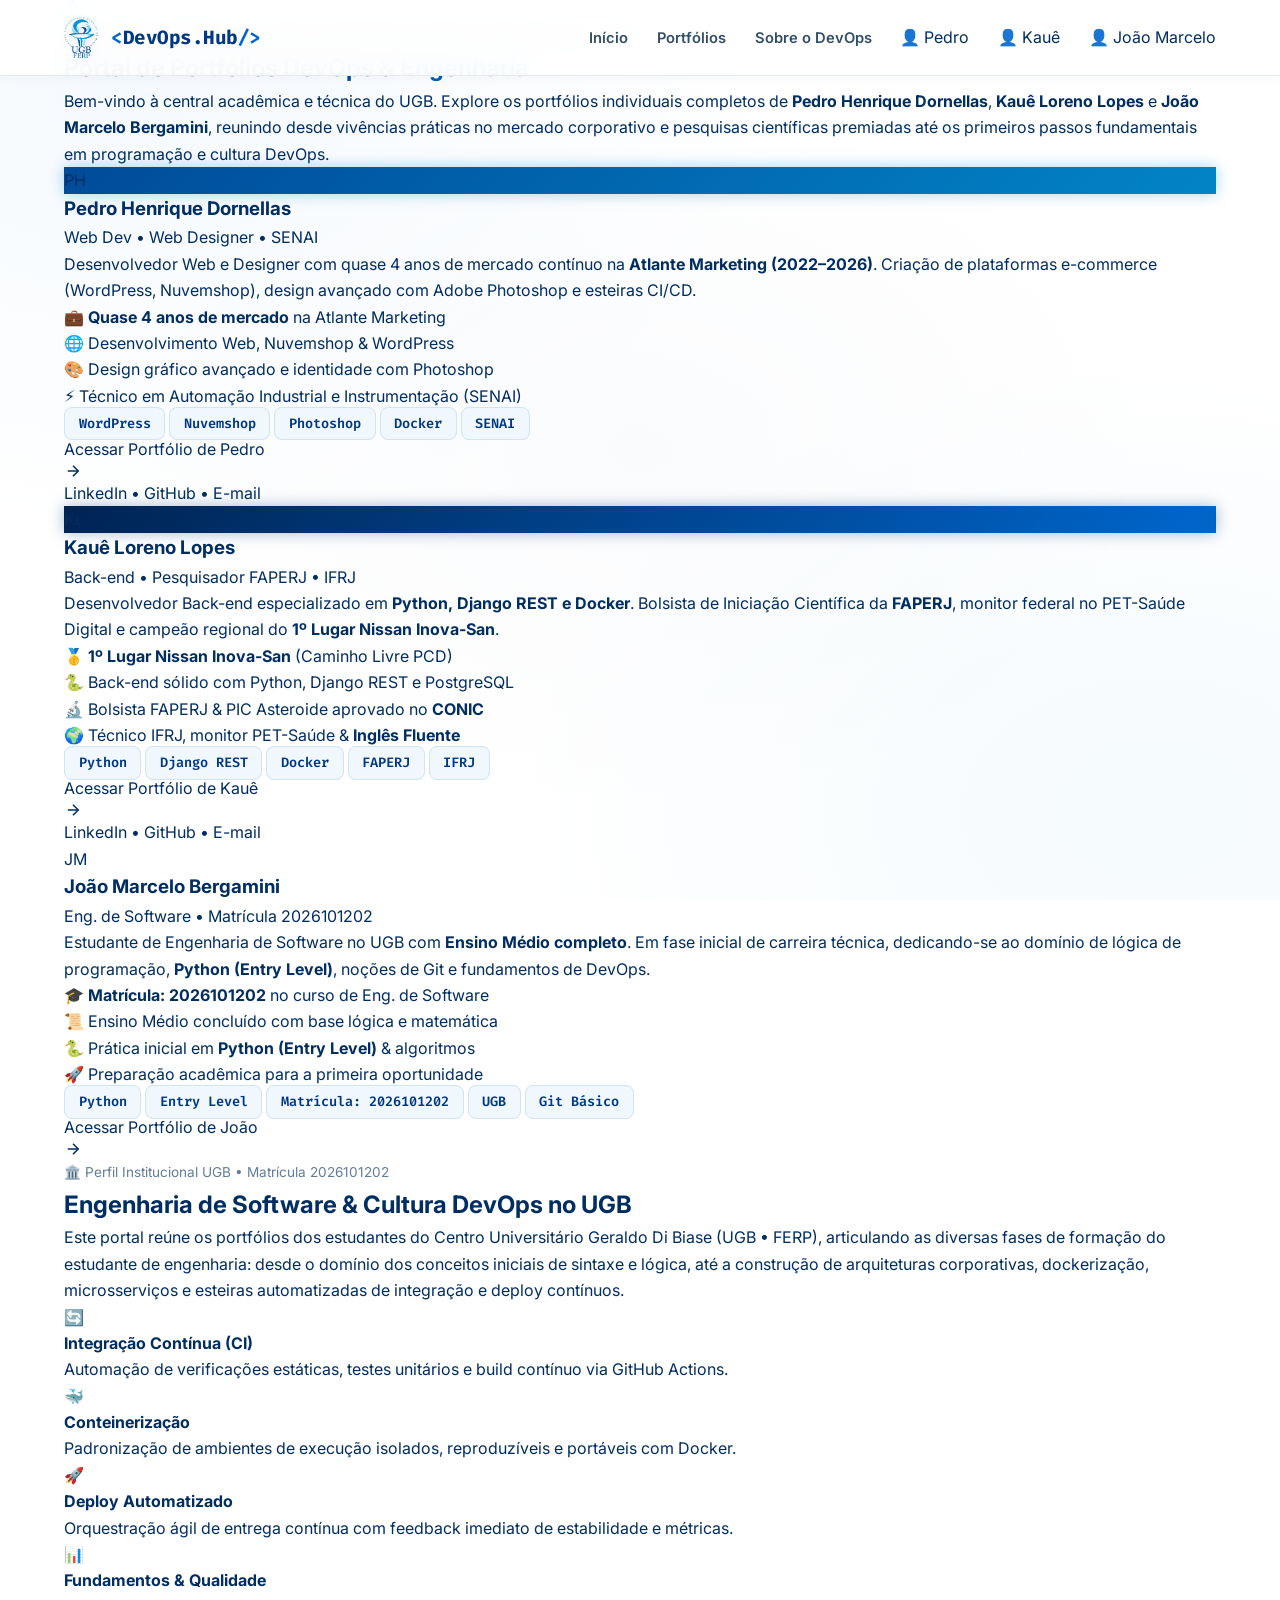
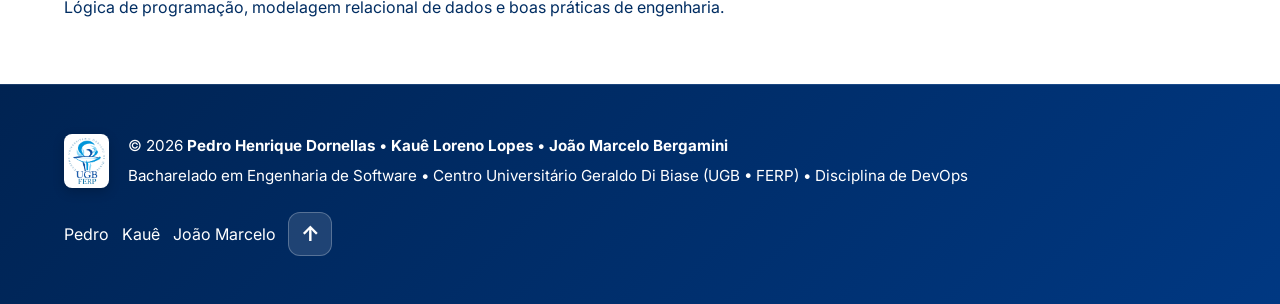
==== commit c81ca3e2: "feat: adicionar portifolios individuais e portal central (Pedro, Kaue, Joao Marcelo)" ====
--- a/index.html
+++ b/index.html
@@ -5,8 +5,8 @@
     <meta charset="UTF-8">
     <meta name="viewport" content="width=device-width, initial-scale=1.0">
     <meta name="description"
-        content="Portfólio Acadêmico de Engenharia de Software & DevOps - Pedro Henrique Dornellas & Kauê Loreno | 6º Período UGB">
-    <title>Portfólio da Dupla | Pedro Henrique & Kauê Loreno • Eng. Software & DevOps</title>
+        content="Portal de Portfólios Acadêmicos e Técnicos de Engenharia de Software & DevOps - Pedro Henrique, Kauê Loreno e João Marcelo | UGB FERP">
+    <title>Portal de Portfólios • Pedro, Kauê &amp; João Marcelo | Eng. Software UGB</title>
     <!-- Google Fonts -->
     <link rel="preconnect" href="https://fonts.googleapis.com">
     <link rel="preconnect" href="https://fonts.gstatic.com" crossorigin>
@@ -24,9 +24,9 @@
     <!-- ================= NAVBAR ================= -->
     <header class="header" id="header">
         <nav class="nav container">
-            <a href="#hero" class="nav-logo">
+            <a href="#portal" class="nav-logo">
                 <img src="logo_ugb.png" alt="Logo UGB FERP" class="nav-logo-img">
-                <span class="nav-logo-text"><span class="logo-bracket">&lt;</span>PeKa<span class="logo-accent">.Dev</span><span
+                <span class="nav-logo-text"><span class="logo-bracket">&lt;</span>DevOps<span class="logo-accent">.Hub</span><span
                         class="logo-bracket">/&gt;</span></span>
             </a>
 
@@ -38,1067 +38,257 @@
 
             <div class="nav-menu">
                 <ul class="nav-list">
-                    <li class="nav-item"><a href="#sobre" class="nav-link">Sobre a Dupla</a></li>
-                    <li class="nav-item"><a href="#habilidades" class="nav-link">Habilidades</a></li>
-                    <li class="nav-item"><a href="#projetos" class="nav-link">Projetos</a></li>
-                    <li class="nav-item"><a href="#destaques" class="nav-link">Prêmios &amp; Pesquisa</a></li>
-                    <li class="nav-item"><a href="#formacao" class="nav-link">Formação</a></li>
-                    <li class="nav-item"><a href="#contato" class="nav-link nav-link-btn">Contato</a></li>
+                    <li class="nav-item"><a href="#portal" class="nav-link">Início</a></li>
+                    <li class="nav-item"><a href="#portfolios" class="nav-link">Portfólios</a></li>
+                    <li class="nav-item"><a href="#devops" class="nav-link">Sobre o DevOps</a></li>
+                    <li class="nav-item"><a href="pedro/index.html" class="nav-link-switch" title="Acessar portfólio de Pedro Henrique">👤 Pedro</a></li>
+                    <li class="nav-item"><a href="kaue/index.html" class="nav-link-switch" title="Acessar portfólio de Kauê Loreno">👤 Kauê</a></li>
+                    <li class="nav-item"><a href="joao/index.html" class="nav-link-switch" title="Acessar portfólio de João Marcelo">👤 João Marcelo</a></li>
                 </ul>
             </div>
         </nav>
     </header>
 
-    <main>
-        <!-- ================= HERO SECTION ================= -->
-        <section class="hero" id="hero">
-            <div class="hero-container container">
-                <div class="hero-content">
-                    <div class="hero-badge">
-                        <img src="logo_ugb.png" alt="Logo UGB" class="badge-logo-img">
-                        <span class="pulse-dot"></span> 6º Período • Engenharia de Software • UGB
+    <main id="portal">
+        <!-- ================= PORTAL HERO ================= -->
+        <section class="portal-hero">
+            <div class="container">
+                <div class="portal-header-badge">
+                    <img src="logo_ugb.png" alt="Logo UGB" class="badge-logo-img">
+                    <span>Engenharia de Software • Centro Universitário Geraldo Di Biase (UGB • FERP)</span>
+                </div>
+                <h1 class="portal-title">
+                    Portal de Portfólios <span class="gradient-text">DevOps &amp; Engenharia</span>
+                </h1>
+                <p class="portal-subtitle">
+                    Bem-vindo à central acadêmica e técnica do UGB. Explore os portfólios individuais completos de
+                    <strong>Pedro Henrique Dornellas</strong>, <strong>Kauê Loreno Lopes</strong> e <strong>João Marcelo Bergamini</strong>,
+                    reunindo desde vivências práticas no mercado corporativo e pesquisas científicas premiadas até os primeiros passos
+                    fundamentais em programação e cultura DevOps.
+                </p>
+
+                <!-- Cards de Seleção dos 3 Alunos -->
+                <div class="portal-grid-3" id="portfolios">
+                    <!-- Card Pedro Henrique -->
+                    <div class="portal-card ph-card">
+                        <div>
+                            <div class="portal-card-top">
+                                <div class="portal-avatar ph-gradient">PH</div>
+                                <div class="portal-info">
+                                    <h3>Pedro Henrique Dornellas</h3>
+                                    <span class="portal-role">Web Dev • Web Designer • SENAI</span>
+                                </div>
+                            </div>
+
+                            <p class="portal-bio">
+                                Desenvolvedor Web e Designer com quase 4 anos de mercado contínuo na <strong>Atlante Marketing (2022–2026)</strong>.
+                                Criação de plataformas e-commerce (WordPress, Nuvemshop), design avançado com Adobe Photoshop e esteiras CI/CD.
+                            </p>
+
+                            <div class="portal-features-list">
+                                <div class="portal-feature-item">
+                                    <span class="portal-feature-icon">💼</span>
+                                    <span><strong>Quase 4 anos de mercado</strong> na Atlante Marketing</span>
+                                </div>
+                                <div class="portal-feature-item">
+                                    <span class="portal-feature-icon">🌐</span>
+                                    <span>Desenvolvimento Web, Nuvemshop &amp; WordPress</span>
+                                </div>
+                                <div class="portal-feature-item">
+                                    <span class="portal-feature-icon">🎨</span>
+                                    <span>Design gráfico avançado e identidade com Photoshop</span>
+                                </div>
+                                <div class="portal-feature-item">
+                                    <span class="portal-feature-icon">⚡</span>
+                                    <span>Técnico em Automação Industrial e Instrumentação (SENAI)</span>
+                                </div>
+                            </div>
+
+                            <div class="portal-card-tags">
+                                <span class="badge">WordPress</span>
+                                <span class="badge">Nuvemshop</span>
+                                <span class="badge">Photoshop</span>
+                                <span class="badge">Docker</span>
+                                <span class="badge">SENAI</span>
+                            </div>
+                        </div>
+
+                        <div class="portal-actions">
+                            <a href="pedro/index.html" class="portal-btn-primary ph-btn">
+                                Acessar Portfólio de Pedro
+                                <svg class="btn-icon" viewBox="0 0 24 24" fill="none" stroke="currentColor" stroke-width="2">
+                                    <line x1="5" y1="12" x2="19" y2="12"></line>
+                                    <polyline points="12 5 19 12 12 19"></polyline>
+                                </svg>
+                            </a>
+                            <div class="portal-quick-socials">
+                                <a href="https://www.linkedin.com/in/pedro-henrique-dornellas/" target="_blank" rel="noopener noreferrer">LinkedIn</a>
+                                <span>•</span>
+                                <a href="https://github.com/dornellasz93" target="_blank" rel="noopener noreferrer">GitHub</a>
+                                <span>•</span>
+                                <a href="mailto:dornellas.profissional@gmail.com">E-mail</a>
+                            </div>
+                        </div>
                     </div>
-                    <h1 class="hero-title">
-                        Engenharia, <span class="gradient-text">DevOps</span> &amp; Inovação
-                    </h1>
-                    <p class="hero-subtitle">
-                        Portfólio acadêmico e técnico da dupla <strong class="text-highlight">Pedro Henrique
-                            Dornellas</strong> e <strong class="text-highlight">Kauê Loreno</strong>. Unindo formação em
-                        Automação Industrial, desenvolvimento Back-end com Python/Django, conteinerização com Docker,
-                        Web Design, Iniciação Científica e cultura DevOps.
-                    </p>
-                    <div class="hero-actions">
-                        <a href="#projetos" class="btn btn-primary">
-                            Ver Projetos
-                            <svg class="btn-icon" viewBox="0 0 24 24" fill="none" stroke="currentColor" stroke-width="2"
-                                stroke-linecap="round" stroke-linejoin="round">
-                                <line x1="7" y1="17" x2="17" y2="7"></line>
-                                <polyline points="7 7 17 7 17 17"></polyline>
-                            </svg>
-                        </a>
-                        <a href="#destaques" class="btn btn-secondary">Prêmios &amp; Pesquisa</a>
-                        <a href="#contato" class="btn btn-outline">Fale Conosco</a>
+
+                    <!-- Card Kauê Loreno -->
+                    <div class="portal-card kl-card">
+                        <div>
+                            <div class="portal-card-top">
+                                <div class="portal-avatar kl-gradient">KL</div>
+                                <div class="portal-info">
+                                    <h3>Kauê Loreno Lopes</h3>
+                                    <span class="portal-role">Back-end • Pesquisador FAPERJ • IFRJ</span>
+                                </div>
+                            </div>
+
+                            <p class="portal-bio">
+                                Desenvolvedor Back-end especializado em <strong>Python, Django REST e Docker</strong>.
+                                Bolsista de Iniciação Científica da <strong>FAPERJ</strong>, monitor federal no PET-Saúde Digital e
+                                campeão regional do <strong>1º Lugar Nissan Inova-San</strong>.
+                            </p>
+
+                            <div class="portal-features-list">
+                                <div class="portal-feature-item">
+                                    <span class="portal-feature-icon">🥇</span>
+                                    <span><strong>1º Lugar Nissan Inova-San</strong> (Caminho Livre PCD)</span>
+                                </div>
+                                <div class="portal-feature-item">
+                                    <span class="portal-feature-icon">🐍</span>
+                                    <span>Back-end sólido com Python, Django REST e PostgreSQL</span>
+                                </div>
+                                <div class="portal-feature-item">
+                                    <span class="portal-feature-icon">🔬</span>
+                                    <span>Bolsista FAPERJ &amp; PIC Asteroide aprovado no <strong>CONIC</strong></span>
+                                </div>
+                                <div class="portal-feature-item">
+                                    <span class="portal-feature-icon">🌍</span>
+                                    <span>Técnico IFRJ, monitor PET-Saúde &amp; <strong>Inglês Fluente</strong></span>
+                                </div>
+                            </div>
+
+                            <div class="portal-card-tags">
+                                <span class="badge">Python</span>
+                                <span class="badge">Django REST</span>
+                                <span class="badge">Docker</span>
+                                <span class="badge">FAPERJ</span>
+                                <span class="badge">IFRJ</span>
+                            </div>
+                        </div>
+
+                        <div class="portal-actions">
+                            <a href="kaue/index.html" class="portal-btn-primary kl-btn">
+                                Acessar Portfólio de Kauê
+                                <svg class="btn-icon" viewBox="0 0 24 24" fill="none" stroke="currentColor" stroke-width="2">
+                                    <line x1="5" y1="12" x2="19" y2="12"></line>
+                                    <polyline points="12 5 19 12 12 19"></polyline>
+                                </svg>
+                            </a>
+                            <div class="portal-quick-socials">
+                                <a href="https://linkedin.com/in/kaueloreno" target="_blank" rel="noopener noreferrer">LinkedIn</a>
+                                <span>•</span>
+                                <a href="https://github.com/ArchKeyor" target="_blank" rel="noopener noreferrer">GitHub</a>
+                                <span>•</span>
+                                <a href="mailto:lorenokaue3p@gmail.com">E-mail</a>
+                            </div>
+                        </div>
                     </div>
 
-                    <!-- Quick Dev Avatars & Info -->
-                    <div class="hero-duo-quick">
-                        <div class="duo-quick-card">
-                            <div class="duo-avatar ph-avatar">PH</div>
-                            <div class="duo-meta">
-                                <strong>Pedro Henrique</strong>
-                                <span>Web Dev • Design • SENAI / UGB</span>
-                            </div>
-                        </div>
-                        <div class="duo-quick-card">
-                            <div class="duo-avatar kl-avatar">KL</div>
-                            <div class="duo-meta">
-                                <strong>Kauê Loreno</strong>
-                                <span>Back-end • Docker • IFRJ / UGB</span>
+                    <!-- Card João Marcelo Bergamini -->
+                    <div class="portal-card jm-card">
+                        <div>
+                            <div class="portal-card-top">
+                                <div class="portal-avatar jm-gradient">JM</div>
+                                <div class="portal-info">
+                                    <h3>João Marcelo Bergamini</h3>
+                                    <span class="portal-role">Eng. de Software • Matrícula 2026101202</span>
+                                </div>
+                            </div>
+
+                            <p class="portal-bio">
+                                Estudante de Engenharia de Software no UGB com <strong>Ensino Médio completo</strong>.
+                                Em fase inicial de carreira técnica, dedicando-se ao domínio de lógica de programação,
+                                <strong>Python (Entry Level)</strong>, noções de Git e fundamentos de DevOps.
+                            </p>
+
+                            <div class="portal-features-list">
+                                <div class="portal-feature-item">
+                                    <span class="portal-feature-icon">🎓</span>
+                                    <span><strong>Matrícula: 2026101202</strong> no curso de Eng. de Software</span>
+                                </div>
+                                <div class="portal-feature-item">
+                                    <span class="portal-feature-icon">📜</span>
+                                    <span>Ensino Médio concluído com base lógica e matemática</span>
+                                </div>
+                                <div class="portal-feature-item">
+                                    <span class="portal-feature-icon">🐍</span>
+                                    <span>Prática inicial em <strong>Python (Entry Level)</strong> &amp; algoritmos</span>
+                                </div>
+                                <div class="portal-feature-item">
+                                    <span class="portal-feature-icon">🚀</span>
+                                    <span>Preparação acadêmica para a primeira oportunidade</span>
+                                </div>
+                            </div>
+
+                            <div class="portal-card-tags">
+                                <span class="badge">Python</span>
+                                <span class="badge">Entry Level</span>
+                                <span class="badge">Matrícula: 2026101202</span>
+                                <span class="badge">UGB</span>
+                                <span class="badge">Git Básico</span>
+                            </div>
+                        </div>
+
+                        <div class="portal-actions">
+                            <a href="joao/index.html" class="portal-btn-primary jm-btn">
+                                Acessar Portfólio de João
+                                <svg class="btn-icon" viewBox="0 0 24 24" fill="none" stroke="currentColor" stroke-width="2">
+                                    <line x1="5" y1="12" x2="19" y2="12"></line>
+                                    <polyline points="12 5 19 12 12 19"></polyline>
+                                </svg>
+                            </a>
+                            <div class="portal-quick-socials">
+                                <span style="font-size: 0.85rem; color: var(--text-muted);">
+                                    🏛️ Perfil Institucional UGB • Matrícula 2026101202
+                                </span>
                             </div>
                         </div>
                     </div>
                 </div>
 
-                <div class="hero-visual">
-                    <!-- Interactive Terminal with Tabs -->
-                    <div class="code-card">
-                        <div class="code-card-header">
-                            <span class="dot dot-red"></span>
-                            <span class="dot dot-yellow"></span>
-                            <span class="dot dot-green"></span>
-                            <div class="code-tabs">
-                                <button type="button" class="code-tab active"
-                                    onclick="switchTab(this, 'kaue')">kaue_perfil.py</button>
-                                <button type="button" class="code-tab"
-                                    onclick="switchTab(this, 'pedro')">pedro_perfil.json</button>
-                                <button type="button" class="code-tab"
-                                    onclick="switchTab(this, 'dupla')">dupla_devops.yml</button>
-                            </div>
-                        </div>
-
-                        <!-- Tab 1: Kaue -->
-                        <div id="tab-kaue" class="code-tab-content active">
-                            <pre class="code-body"><code><span class="token-comment"># Perfil: Kauê Loreno Lopes</span>
-<span class="token-keyword">class</span> <span class="token-class">SoftwareEngineer</span>:
-    name = <span class="token-string">"Kauê Loreno Lopes"</span>
-    institution = <span class="token-string">"UGB (6º Período) & IFRJ (Técnico)"</span>
-    focus = [<span class="token-string">"Python / Django REST"</span>, <span class="token-string">"Docker"</span>, <span class="token-string">"SQL"</span>]
-    awards = [
-        <span class="token-string">"1º Lugar Inova-San Nissan (Mobilidade)"</span>,
-        <span class="token-string">"3º Lugar Hackathon UGB (U-Commerce)"</span>,
-        <span class="token-string">"1º Lugar Jornada JT IFRJ (FAPERJ)"</span>
-    ]
-    research = <span class="token-string">"Dinâmica de Asteroides (CONIC/JORNIC) & PET-Saúde"</span>
-    english_level = <span class="token-string">"Fluente"</span></code></pre>
-                        </div>
-
-                        <!-- Tab 2: Pedro -->
-                        <div id="tab-pedro" class="code-tab-content">
-                            <pre class="code-body"><code><span class="token-comment">// Perfil: Pedro Henrique Dornellas</span>
-{
-  <span class="token-key">"nome"</span>: <span class="token-string">"Pedro Henrique T. D. S. de Souza"</span>,
-  <span class="token-key">"formacao"</span>: <span class="token-string">"Eng. Software UGB & Automação SENAI"</span>,
-  <span class="token-key">"experiencia"</span>: <span class="token-string">"Web Designer / Dev na Atlante Marketing"</span>,
-  <span class="token-key">"github"</span>: <span class="token-string">"github.com/dornellasz93"</span>,
-  <span class="token-key">"linkedin"</span>: <span class="token-string">"linkedin.com/in/pedro-henrique-dornellas"</span>,
-  <span class="token-key">"hard_skills"</span>: [
-    <span class="token-string">"HTML5/CSS3/JS"</span>, <span class="token-string">"WordPress/Nuvemshop"</span>,
-    <span class="token-string">"Photoshop/Canva/Premiere"</span>, <span class="token-string">"Notion Avançado"</span>
-  ],
-  <span class="token-key">"soft_skills"</span>: [<span class="token-string">"Comunicação"</span>, <span class="token-string">"Criatividade"</span>, <span class="token-string">"Resiliência"</span>],
-  <span class="token-key">"status"</span>: <span class="token-string">"Em constante aprendizado e evolução 🚀"</span>
-}</code></pre>
-                        </div>
-
-                        <!-- Tab 3: Dupla / DevOps -->
-                        <div id="tab-dupla" class="code-tab-content">
-                            <pre
-                                class="code-body"><code><span class="token-comment"># Pipeline & Sinergia da Dupla</span>
-<span class="token-key">version</span>: <span class="token-string">"3.8"</span>
-<span class="token-key">services</span>:
-  <span class="token-key">devops_duo</span>:
-    <span class="token-key">integrantes</span>:
-      - <span class="token-string">"Pedro Henrique (Front, Web Design, Automação)"</span>
-      - <span class="token-string">"Kauê Loreno (Back-end, Docker, Iniciação Científica)"</span>
-    <span class="token-key">ambiente</span>: <span class="token-string">"UGB - 6º Período de Engenharia de Software"</span>
-    <span class="token-key">competencias</span>: [<span class="token-string">"Docker"</span>, <span class="token-string">"CI/CD"</span>, <span class="token-string">"FullStack"</span>, <span class="token-string">"Pesquisa"</span>]
-    <span class="token-key">objetivo</span>: <span class="token-string">"Excelência técnica e impacto prático"</span></code></pre>
-                        </div>
-                    </div>
-                </div>
-            </div>
-        </section>
-
-        <!-- ================= SOBRE A DUPLA ================= -->
-        <section class="section sobre" id="sobre">
-            <div class="container">
-                <div class="section-header">
-                    <span class="section-tag">01. Conheça a Equipe</span>
-                    <h2 class="section-title">Sobre a Dupla</h2>
-                    <div class="section-line"></div>
-                </div>
-
-                <!-- Resumo da Sinergia -->
-                <div class="duo-synergy-banner">
-                    <div class="synergy-logo-box">
-                        <img src="logo_ugb.png" alt="Logo UGB FERP" class="synergy-ugb-logo">
-                    </div>
-                    <div class="synergy-text">
-                        <h3>Sinergia Técnica: Da Automação Industrial à Engenharia de Software</h3>
+                <!-- Banner de Contexto da Disciplina de DevOps -->
+                <div class="portal-devops-overview" id="devops">
+                    <div class="portal-devops-content">
+                        <h2>Engenharia de Software &amp; Cultura DevOps no UGB</h2>
                         <p>
-                            Compartilhamos uma base sólida em <strong>Automação Industrial</strong> (formações técnicas
-                            no <strong>SENAI</strong> e <strong>IFRJ</strong>) que hoje potencializa nossa trajetória no
-                            <strong>6º período de Engenharia de Software no UGB</strong>. Combinamos habilidades
-                            complementares: desenvolvimento back-end robusto com Python e conteinerização Docker de um
-                            lado, e soluções completas em Web Design, front-end, e-commerce e comunicação visual do
-                            outro.
+                            Este portal reúne os portfólios dos estudantes do Centro Universitário Geraldo Di Biase (UGB • FERP),
+                            articulando as diversas fases de formação do estudante de engenharia: desde o domínio dos conceitos
+                            iniciais de sintaxe e lógica, até a construção de arquiteturas corporativas, dockerização,
+                            microsserviços e esteiras automatizadas de integração e deploy contínuos.
                         </p>
-                    </div>
-                </div>
-
-                <!-- Cards dos 2 Alunos -->
-                <div class="students-profiles-grid">
-                    <!-- Perfil 1: Pedro Henrique -->
-                    <div class="student-profile-card">
-                        <div class="student-card-header">
-                            <div class="student-avatar-badge ph-gradient">PH</div>
-                            <div>
-                                <h3 class="student-name">Pedro Henrique Dornellas</h3>
-                                <span class="student-role">Web Developer • Web Designer • Automação SENAI</span>
-                            </div>
-                        </div>
-                        <div class="student-body">
-                            <p class="student-bio">
-                                Estudante de Engenharia de Software no UGB e Técnico em Automação Industrial e
-                                Instrumentação pelo SENAI. Atua como <strong>Desenvolvedor e Web Designer na Atlante
-                                    Marketing (2022–2026)</strong>, com expertise em criação de sites, lojas virtuais
-                                (WordPress, Nuvemshop), design gráfico avançado (Photoshop, Canva, Premiere) e
-                                organização de processos com Notion.
-                            </p>
-                            <div class="student-tags">
-                                <span class="student-tag">Barra do Piraí – RJ</span>
-                                <span class="student-tag">SENAI Automação</span>
-                                <span class="student-tag">Atlante Marketing</span>
-                                <span class="student-tag">Inglês Intermediário</span>
-                            </div>
-                            <div class="student-social-links">
-                                <a href="https://www.linkedin.com/in/pedro-henrique-dornellas/" target="_blank"
-                                    rel="noopener noreferrer" class="student-social-btn"
-                                    title="LinkedIn de Pedro Henrique">
-                                    LinkedIn
-                                </a>
-                                <a href="https://github.com/dornellasz93" target="_blank" rel="noopener noreferrer"
-                                    class="student-social-btn" title="GitHub de Pedro Henrique">
-                                    GitHub
-                                </a>
-                            </div>
-                            <div class="student-quote">
-                                <em>"Empenhado em contribuir com experiência técnica e desejo contínuo de aprendizado
-                                    para alcançar os objetivos de maneira eficiente e inovadora."</em>
-                            </div>
-                        </div>
-                    </div>
-
-                    <!-- Perfil 2: Kauê Loreno -->
-                    <div class="student-profile-card">
-                        <div class="student-card-header">
-                            <div class="student-avatar-badge kl-gradient">KL</div>
-                            <div>
-                                <h3 class="student-name">Kauê Loreno Lopes</h3>
-                                <span class="student-role">Back-end Developer • Pesquisador • Automação IFRJ</span>
-                            </div>
-                        </div>
-                        <div class="student-body">
-                            <p class="student-bio">
-                                Estudante de Engenharia de Software no UGB (previsão 2027) e Técnico em Automação
-                                Industrial pelo IFRJ. Possui histórico consistente em <strong>Iniciação Científica
-                                    (FAPERJ, JORNIC, CONIC)</strong>, monitoria no programa <strong>PET-Saúde Digital
-                                    (Ministérios da Saúde/Educação e SUS)</strong> e conquistas em hackathons, com foco
-                                em Python, Django REST, SQL e Docker.
-                            </p>
-                            <div class="student-tags">
-                                <span class="student-tag">Volta Redonda – RJ</span>
-                                <span class="student-tag">IFRJ Automação</span>
-                                <span class="student-tag">Bolsista FAPERJ</span>
-                                <span class="student-tag">Inglês Fluente</span>
-                            </div>
-                            <div class="student-social-links">
-                                <a href="https://linkedin.com/in/kaueloreno" target="_blank" rel="noopener noreferrer"
-                                    class="student-social-btn" title="LinkedIn de Kauê Loreno">
-                                    LinkedIn
-                                </a>
-                                <a href="https://github.com/ArchKeyor" target="_blank" rel="noopener noreferrer"
-                                    class="student-social-btn" title="GitHub de Kauê Loreno">
-                                    GitHub
-                                </a>
-                            </div>
-                            <div class="student-quote">
-                                <em>"Focado em crescer tecnicamente, aplicar arquitetura de microsserviços e resolver
-                                    problemas reais através da tecnologia e pesquisa."</em>
-                            </div>
-                        </div>
-                    </div>
-                </div>
-
-                <!-- Métricas da Dupla -->
-                <div class="sobre-highlights">
-                    <div class="highlight-item">
-                        <span class="highlight-num">6º</span>
-                        <span class="highlight-label">Período UGB</span>
-                    </div>
-                    <div class="highlight-item">
-                        <span class="highlight-num">3+</span>
-                        <span class="highlight-label">Prêmios &amp; Hackathons</span>
-                    </div>
-                    <div class="highlight-item">
-                        <span class="highlight-num">2</span>
-                        <span class="highlight-label">Formações Técnicas (SENAI/IFRJ)</span>
-                    </div>
-                    <div class="highlight-item">
-                        <span class="highlight-num">100%</span>
-                        <span class="highlight-label">Sinergia Full-Stack &amp; DevOps</span>
-                    </div>
-                </div>
-            </div>
-        </section>
-
-        <!-- ================= HABILIDADES & TECNOLOGIAS ================= -->
-        <section class="section habilidades" id="habilidades">
-            <div class="container">
-                <div class="section-header">
-                    <span class="section-tag">02. Nosso Arsenal Técnico</span>
-                    <h2 class="section-title">Habilidades &amp; Competências</h2>
-                    <p class="section-desc">Mapeamento integrado das competências técnicas (Hard Skills) e
-                        comportamentais (Soft Skills) de ambos os estudantes.</p>
-                    <div class="section-line"></div>
-                </div>
-
-                <!-- Skills Filter Controls -->
-                <div class="skills-filter-bar">
-                    <button type="button" class="filter-btn active" onclick="filterSkills(this, 'all')">Todas as
-                        Competências</button>
-                    <button type="button" class="filter-btn" onclick="filterSkills(this, 'ph')">Pedro Henrique</button>
-                    <button type="button" class="filter-btn" onclick="filterSkills(this, 'kl')">Kauê Loreno</button>
-                    <button type="button" class="filter-btn" onclick="filterSkills(this, 'duo')">Competências
-                        Compartilhadas</button>
-                </div>
-
-                <div class="skills-grid">
-                    <!-- Categoria 1: DevOps, Docker & Infraestrutura -->
-                    <div class="skill-category" data-student="kl duo ph">
-                        <div class="skill-cat-header">
-                            <div class="cat-icon">🐳</div>
-                            <div>
-                                <h3>DevOps, Docker &amp; Infra</h3>
-                                <span class="cat-sub">Conteinerização &amp; Redes</span>
-                            </div>
-                        </div>
-                        <div class="skill-badges">
-                            <span class="badge" data-who="kl">Docker <small>(Kauê)</small></span>
-                            <span class="badge" data-who="duo">Git &amp; GitHub <small>(Ambos)</small></span>
-                            <span class="badge" data-who="duo">CI/CD Pipelines <small>(DevOps UGB)</small></span>
-                            <span class="badge" data-who="ph">Redes de Computadores <small>(Pedro)</small></span>
-                            <span class="badge" data-who="kl">Dockerização de APIs <small>(Kauê)</small></span>
-                            <span class="badge" data-who="duo">Linux &amp; Shell <small>(Ambos)</small></span>
-                        </div>
-                    </div>
-
-                    <!-- Categoria 2: Back-end & Linguagens -->
-                    <div class="skill-category" data-student="kl ph">
-                        <div class="skill-cat-header">
-                            <div class="cat-icon">🐍</div>
-                            <div>
-                                <h3>Back-end &amp; Programação</h3>
-                                <span class="cat-sub">Lógica, Frameworks &amp; Banco</span>
-                            </div>
-                        </div>
-                        <div class="skill-badges">
-                            <span class="badge" data-who="kl">Python <small>(Kauê)</small></span>
-                            <span class="badge" data-who="kl">Django &amp; Django REST <small>(Kauê)</small></span>
-                            <span class="badge" data-who="kl">SQL / PostgreSQL <small>(Kauê)</small></span>
-                            <span class="badge" data-who="ph">JavaScript <small>(Pedro)</small></span>
-                            <span class="badge" data-who="duo">Lógica de Automação <small>(SENAI / IFRJ)</small></span>
-                            <span class="badge" data-who="kl">RESTful APIs <small>(Kauê)</small></span>
-                        </div>
-                    </div>
-
-                    <!-- Categoria 3: Front-end, Web & E-Commerce -->
-                    <div class="skill-category" data-student="ph">
-                        <div class="skill-cat-header">
-                            <div class="cat-icon">🌐</div>
-                            <div>
-                                <h3>Web, Front-end &amp; E-Commerce</h3>
-                                <span class="cat-sub">Interfaces &amp; Plataformas</span>
-                            </div>
-                        </div>
-                        <div class="skill-badges">
-                            <span class="badge" data-who="ph">HTML5 Semântico <small>(Pedro)</small></span>
-                            <span class="badge" data-who="ph">CSS3 Moderno <small>(Pedro)</small></span>
-                            <span class="badge" data-who="ph">WordPress Intermediário <small>(Pedro)</small></span>
-                            <span class="badge" data-who="ph">Nuvemshop E-commerce <small>(Pedro)</small></span>
-                            <span class="badge" data-who="ph">Web Design Responsivo <small>(Pedro)</small></span>
-                            <span class="badge" data-who="ph">Atlante Mkt Dev <small>(Pedro)</small></span>
-                        </div>
-                    </div>
-
-                    <!-- Categoria 4: Design Gráfico & Mídia -->
-                    <div class="skill-category" data-student="ph">
-                        <div class="skill-cat-header">
-                            <div class="cat-icon">🎨</div>
-                            <div>
-                                <h3>Design, Mídia &amp; Criação</h3>
-                                <span class="cat-sub">Audiovisual &amp; Identidade</span>
-                            </div>
-                        </div>
-                        <div class="skill-badges">
-                            <span class="badge" data-who="ph">Photoshop Avançado <small>(Pedro)</small></span>
-                            <span class="badge" data-who="ph">Canva Intermediário <small>(Pedro)</small></span>
-                            <span class="badge" data-who="ph">Premiere Pro <small>(Pedro)</small></span>
-                            <span class="badge" data-who="ph">Facebook Ads <small>(Pedro)</small></span>
-                            <span class="badge" data-who="ph">Criação Visual <small>(Pedro)</small></span>
-                        </div>
-                    </div>
-
-                    <!-- Categoria 5: Pesquisa, Gestão & Extensão -->
-                    <div class="skill-category" data-student="kl ph duo">
-                        <div class="skill-cat-header">
-                            <div class="cat-icon">🔬</div>
-                            <div>
-                                <h3>Pesquisa &amp; Gestão</h3>
-                                <span class="cat-sub">Iniciação Científica &amp; Métodos</span>
-                            </div>
-                        </div>
-                        <div class="skill-badges">
-                            <span class="badge" data-who="kl">Iniciação Científica FAPERJ <small>(Kauê)</small></span>
-                            <span class="badge" data-who="kl">PET-Saúde Digital SUS <small>(Kauê)</small></span>
-                            <span class="badge" data-who="ph">Notion Avançado <small>(Pedro)</small></span>
-                            <span class="badge" data-who="kl">Pitch &amp; Apresentação <small>(Kauê)</small></span>
-                            <span class="badge" data-who="duo">Metodologias Ágeis <small>(Ambos)</small></span>
-                            <span class="badge" data-who="kl">CONIC / JORNIC <small>(Kauê)</small></span>
-                        </div>
-                    </div>
-
-                    <!-- Categoria 6: Idiomas -->
-                    <div class="skill-category" data-student="kl ph duo">
-                        <div class="skill-cat-header">
-                            <div class="cat-icon">🌍</div>
-                            <div>
-                                <h3>Idiomas</h3>
-                                <span class="cat-sub">Comunicação Internacional</span>
-                            </div>
-                        </div>
-                        <div class="skill-badges">
-                            <span class="badge" data-who="kl">Inglês Fluente <small>(Kauê)</small></span>
-                            <span class="badge" data-who="ph">Inglês Intermediário <small>(Pedro)</small></span>
-                            <span class="badge" data-who="duo">Português Nativo <small>(Ambos)</small></span>
-                        </div>
-                    </div>
-                </div>
-
-                <!-- Soft Skills Section -->
-                <div class="soft-skills-container">
-                    <h3 class="soft-skills-title">
-                        <span class="soft-icon">🧠</span> Competências Comportamentais (Soft Skills)
-                    </h3>
-                    <div class="soft-skills-grid">
-                        <div class="soft-card">
-                            <span class="soft-name">Comunicação</span>
-                            <p>Transmissão clara de ideias técnicas, alinhamento e facilidade na articulação de
-                                apresentações e pitches.</p>
-                        </div>
-                        <div class="soft-card">
-                            <span class="soft-name">Trabalho em Equipe &amp; Colaboração</span>
-                            <p>Experiência ativa em grupos multidisciplinares, hackathons competitivos e ambiente
-                                corporativo.</p>
-                        </div>
-                        <div class="soft-card">
-                            <span class="soft-name">Autodidatismo &amp; Aprendizado Contínuo</span>
-                            <p>Capacidade autônoma de absorver novas stacks, ferramentas de desenvolvimento e boas
-                                práticas de engenharia.</p>
-                        </div>
-                        <div class="soft-card">
-                            <span class="soft-name">Criatividade &amp; Ideação</span>
-                            <p>Desenvolvimento de soluções inovadoras para mobilidade urbana, acessibilidade e
-                                plataformas digitais.</p>
-                        </div>
-                        <div class="soft-card">
-                            <span class="soft-name">Pensamento Crítico &amp; Resolução de Problemas</span>
-                            <p>Análise estruturada de cenários complexos, modelagem de dados e depuração eficiente de
-                                sistemas.</p>
-                        </div>
-                        <div class="soft-card">
-                            <span class="soft-name">Resiliência, Adaptabilidade &amp; Ética</span>
-                            <p>Postura profissional responsável, flexibilidade diante de mudanças e comprometimento com
-                                entregas de alto padrão.</p>
-                        </div>
-                    </div>
-                </div>
-            </div>
-        </section>
-
-        <!-- ================= PROJETOS ACADÊMICOS & PRÁTICOS ================= -->
-        <section class="section projetos" id="projetos">
-            <div class="container">
-                <div class="section-header">
-                    <span class="section-tag">03. Portfólio de Projetos</span>
-                    <h2 class="section-title">Projetos &amp; Produção Prática</h2>
-                    <p class="section-desc">Aplicações reais, soluções desenvolvidas em hackathons e esteiras DevOps da
-                        dupla.</p>
-                    <div class="section-line"></div>
-                </div>
-
-                <div class="projetos-grid">
-                    <!-- Projeto 1: U-Commerce (Kauê) -->
-                    <article class="project-card featured-project">
-                        <div class="project-badge-award">🏆 3º Lugar Hackathon UGB (Maio/2026)</div>
-                        <div class="project-header">
-                            <div class="project-folder-icon">
-                                <svg viewBox="0 0 24 24" fill="none" stroke="currentColor" stroke-width="2">
-                                    <path
-                                        d="M22 19a2 2 0 0 1-2 2H4a2 2 0 0 1-2-2V5a2 2 0 0 1 2-2h5l2 3h9a2 2 0 0 1 2 2z">
-                                    </path>
-                                </svg>
-                            </div>
-                            <span class="project-author-badge duo-tag">Ambos</span>
-                        </div>
-                        <h3 class="project-title">U-Commerce — Plataforma Acadêmica de Troca e Materiais</h3>
-                        <p class="project-description">
-                            Plataforma desenvolvida para conectar estudantes universitários: compra e venda de materiais
-                            acadêmicos, mentorias entre alunos e busca por suporte em disciplinas. Kauê foi o
-                            responsável pela <strong>dockerização da aplicação</strong>, organização do time,
-                            colaboração no back-end com <strong>Django REST Framework</strong> e apresentação do
-                            <strong>pitch final</strong> premiado.
-                        </p>
-                        <div class="project-techs">
-                            <span>Python</span>
-                            <span>Django</span>
-                            <span>Django REST</span>
-                            <span>SQL</span>
-                            <span>Docker</span>
-                            <span>Git/GitHub</span>
-                            <span>Pitch</span>
-                        </div>
-                        <div class="project-links">
-                            <a href="https://github.com/ArchKeyor" target="_blank" rel="noopener noreferrer"
-                                class="project-btn">
-                                <svg viewBox="0 0 24 24" fill="currentColor">
-                                    <path
-                                        d="M12 0C5.37 0 0 5.37 0 12c0 5.31 3.435 9.795 8.205 11.385.6.105.825-.255.825-.57 0-.285-.015-1.23-.015-2.235-3.015.555-3.795-.735-4.035-1.41-.135-.345-.72-1.41-1.23-1.695-.42-.225-1.02-.78-.015-.795.945-.015 1.62.87 1.845 1.23 1.08 1.815 2.805 1.305 3.495.99.105-.78.42-1.305.765-1.605-2.67-.3-5.46-1.335-5.46-5.925 0-1.305.465-2.385 1.23-3.225-.12-.3-.54-1.53.12-3.18 0 0 1.005-.315 3.3 1.23.96-.27 1.98-.405 3-.405s2.04.135 3 .405c2.295-1.56 3.3-1.23 3.3-1.23.66 1.65.24 2.88.12 3.18.765.84 1.23 1.905 1.23 3.225 0 4.605-2.805 5.625-5.475 5.925.435.375.81 1.095.81 2.22 0 1.605-.015 2.895-.015 3.3 0 .315.225.69.825.57A12.02 12.02 0 0024 12c0-6.63-5.37-12-12-12z" />
-                                </svg>
-                                Repositório GitHub
-                            </a>
-                        </div>
-                    </article>
-
-                    <!-- Projeto 2: Caminho Livre (Kauê) -->
-                    <article class="project-card featured-project">
-                        <div class="project-badge-award award-gold">🥇 1º Lugar Inova-San Nissan (4ª Edição)</div>
-                        <div class="project-header">
-                            <div class="project-folder-icon">
-                                <svg viewBox="0 0 24 24" fill="none" stroke="currentColor" stroke-width="2">
-                                    <path
-                                        d="M22 19a2 2 0 0 1-2 2H4a2 2 0 0 1-2-2V5a2 2 0 0 1 2-2h5l2 3h9a2 2 0 0 1 2 2z">
-                                    </path>
-                                </svg>
-                            </div>
-                            <span class="project-author-badge kl-tag">Kauê Loreno</span>
-                        </div>
-                        <h3 class="project-title">Caminho Livre — Navegação Assistiva para PCD Visual</h3>
-                        <p class="project-description">
-                            Idealização e apresentação de aplicativo inovador para orientar pessoas com deficiência
-                            visual em ambientes internos: mapeamento digital do estabelecimento e orientação espacial em
-                            tempo real. Projeto vencedor entre 51 propostas de 24 instituições do Sul Fluminense em
-                            equipe multidisciplinar.
-                        </p>
-                        <div class="project-techs">
-                            <span>Acessibilidade Digital</span>
-                            <span>Cidades Inteligentes</span>
-                            <span>Ideação &amp; Pitch</span>
-                            <span>Mobilidade Urbana</span>
-                            <span>Nissan Inova-San</span>
-                        </div>
-                        <div class="project-links">
-                            <span class="project-status-tag">✨ Projeto Campeão Regional</span>
-                        </div>
-                    </article>
-
-                    <!-- Projeto 3: Desenvolvimento Web & E-Commerce (Pedro) -->
-                    <article class="project-card">
-                        <div class="project-header">
-                            <div class="project-folder-icon">
-                                <svg viewBox="0 0 24 24" fill="none" stroke="currentColor" stroke-width="2">
-                                    <path
-                                        d="M22 19a2 2 0 0 1-2 2H4a2 2 0 0 1-2-2V5a2 2 0 0 1 2-2h5l2 3h9a2 2 0 0 1 2 2z">
-                                    </path>
-                                </svg>
-                            </div>
-                            <span class="project-author-badge ph-tag">Pedro Henrique</span>
-                        </div>
-                        <h3 class="project-title">Soluções Digitais &amp; E-Commerce — Atlante Marketing</h3>
-                        <p class="project-description">
-                            Atuação contínua de 2022 a 2026 desenvolvendo sites corporativos, páginas de captura e lojas
-                            virtuais completas. Integração de gateways de pagamento, customização avançada de temas
-                            WordPress, configuração de plataformas Nuvemshop e criação visual de banners e identidades
-                            com Adobe Photoshop.
-                        </p>
-                        <div class="project-techs">
-                            <span>WordPress</span>
-                            <span>Nuvemshop</span>
-                            <span>HTML5 / CSS3</span>
-                            <span>Photoshop</span>
-                            <span>Facebook Ads</span>
-                            <span>Notion</span>
-                        </div>
-                        <div class="project-links">
-                            <span class="project-status-tag">💼 Produção Profissional Ativa</span>
-                        </div>
-                    </article>
-
-                    <!-- Projeto 4: Pipeline Automatizado DevOps CI/CD (Dupla) -->
-                    <article class="project-card">
-                        <div class="project-header">
-                            <div class="project-folder-icon">
-                                <svg viewBox="0 0 24 24" fill="none" stroke="currentColor" stroke-width="2">
-                                    <path
-                                        d="M22 19a2 2 0 0 1-2 2H4a2 2 0 0 1-2-2V5a2 2 0 0 1 2-2h5l2 3h9a2 2 0 0 1 2 2z">
-                                    </path>
-                                </svg>
-                            </div>
-                            <span class="project-author-badge duo-tag">Projeto da Dupla • DevOps UGB</span>
-                        </div>
-                        <h3 class="project-title">Pipeline Automatizado de CI/CD &amp; Docker</h3>
-                        <p class="project-description">
-                            Implementação de esteira automatizada com GitHub Actions para validação estática de código,
-                            execução de testes automatizados, compilação de imagem Docker conteinerizada e orquestração
-                            de deploy contínuo em ambiente de homologação.
-                        </p>
-                        <div class="project-techs">
-                            <span>GitHub Actions</span>
-                            <span>Docker</span>
-                            <span>YAML</span>
-                            <span>Linux Shell</span>
-                            <span>Testes Unitários</span>
-                        </div>
-                        <div class="project-links">
-                            <span class="project-status-tag">🚀 Disciplina de DevOps UGB</span>
-                        </div>
-                    </article>
-
-                    <!-- Projeto 5: Geometria com Euclides (Kauê - FAPERJ) -->
-                    <article class="project-card">
-                        <div class="project-badge-award">🥇 1º Lugar Ciências Exatas (Jornada JT - IFRJ)</div>
-                        <div class="project-header">
-                            <div class="project-folder-icon">
-                                <svg viewBox="0 0 24 24" fill="none" stroke="currentColor" stroke-width="2">
-                                    <path
-                                        d="M22 19a2 2 0 0 1-2 2H4a2 2 0 0 1-2-2V5a2 2 0 0 1 2-2h5l2 3h9a2 2 0 0 1 2 2z">
-                                    </path>
-                                </svg>
-                            </div>
-                            <span class="project-author-badge kl-tag">Kauê Loreno</span>
-                        </div>
-                        <h3 class="project-title">Software Educacional "Aprendendo Geometria com Euclides"</h3>
-                        <p class="project-description">
-                            Projeto de Iniciação Científica como bolsista FAPERJ no IFRJ, focado no desenvolvimento de
-                            software e sistemas interativos para apoio pedagógico ao ensino de Geometria Euclidiana e
-                            raciocínio lógico-matemático.
-                        </p>
-                        <div class="project-techs">
-                            <span>Bolsa FAPERJ</span>
-                            <span>IFRJ</span>
-                            <span>Software Educacional</span>
-                            <span>Lógica &amp; Sistemas</span>
-                        </div>
-                        <div class="project-links">
-                            <span class="project-status-tag">🔬 Iniciação Científica Premiada</span>
-                        </div>
-                    </article>
-
-                    <!-- Projeto 6: Modelagem & Engenharia de Requisitos (Dupla) -->
-                    <article class="project-card">
-                        <div class="project-header">
-                            <div class="project-folder-icon">
-                                <svg viewBox="0 0 24 24" fill="none" stroke="currentColor" stroke-width="2">
-                                    <path
-                                        d="M22 19a2 2 0 0 1-2 2H4a2 2 0 0 1-2-2V5a2 2 0 0 1 2-2h5l2 3h9a2 2 0 0 1 2 2z">
-                                    </path>
-                                </svg>
-                            </div>
-                            <span class="project-author-badge duo-tag">Eng. Software UGB</span>
-                        </div>
-                        <h3 class="project-title">Sistema de Gestão &amp; Arquitetura Relacional</h3>
-                        <p class="project-description">
-                            Projeto semestral integrador com levantamento de requisitos de software (Casos de Uso,
-                            Histórias de Usuário), modelagem relacional de banco de dados (DER/PostgreSQL),
-                            especificação de endpoints REST e documentação estruturada.
-                        </p>
-                        <div class="project-techs">
-                            <span>PostgreSQL</span>
-                            <span>Modelagem DER</span>
-                            <span>UML</span>
-                            <span>Eng. Requisitos</span>
-                            <span>Scrum</span>
-                        </div>
-                        <div class="project-links">
-                            <span class="project-status-tag">📐 Prática de Engenharia</span>
-                        </div>
-                    </article>
-                </div>
-            </div>
-        </section>
-
-        <!-- ================= PRÊMIOS, PESQUISA & DESTAQUES ================= -->
-        <section class="section destaques" id="destaques">
-            <div class="container">
-                <div class="section-header">
-                    <span class="section-tag">04. Reconhecimento &amp; Ciência</span>
-                    <h2 class="section-title">Prêmios, Iniciação Científica &amp; Extensão</h2>
-                    <p class="section-desc">Histórico de conquistas acadêmicas, participação em congressos nacionais e
-                        atuação em projetos governamentais.</p>
-                    <div class="section-line"></div>
-                </div>
-
-                <div class="destaques-grid">
-                    <!-- Destaque 1: Inova-San Nissan -->
-                    <div class="destaque-card highlight-glow">
-                        <div class="destaque-trophy">🥇</div>
-                        <div class="destaque-content">
-                            <span class="destaque-tag">1º Lugar Regional • Nissan Inova-San</span>
-                            <h3 class="destaque-title">Mobilidade Urbana &amp; Cidades Inteligentes</h3>
-                            <p class="destaque-desc">
-                                4ª edição do programa Inova-San promovido pela montadora Nissan. O projeto
-                                <strong>Caminho Livre</strong> alcançou o 1º lugar concorrendo com <strong>51 projetos
-                                    de 24 instituições de ensino superior</strong> de todo o Sul Fluminense.
-                            </p>
-                            <span class="destaque-author">Participação: <strong>Kauê Loreno</strong></span>
-                        </div>
-                    </div>
-
-                    <!-- Destaque 2: Hackathon UGB -->
-                    <div class="destaque-card">
-                        <div class="destaque-trophy">🥉</div>
-                        <div class="destaque-content">
-                            <span class="destaque-tag">3º Lugar • Hackathon Universitário</span>
-                            <h3 class="destaque-title">Hackathon UGB (Maio/2026)</h3>
-                            <p class="destaque-desc">
-                                Premiação no Hackathon da instituição com o projeto <strong>U-Commerce</strong>,
-                                destacando-se na agilidade de desenvolvimento back-end, dockerização rápida e
-                                apresentação executiva de pitch perante a banca avaliadora.
-                            </p>
-                            <span class="destaque-author">Participação: <strong>Kauê Loreno</strong></span>
-                        </div>
-                    </div>
-
-                    <!-- Destaque 3: XIX Jornada JT IFRJ -->
-                    <div class="destaque-card">
-                        <div class="destaque-trophy">🏆</div>
-                        <div class="destaque-content">
-                            <span class="destaque-tag">1º Lugar Ciências Exatas • IFRJ</span>
-                            <h3 class="destaque-title">XIX Jornada Jovens Talentos (IFRJ)</h3>
-                            <p class="destaque-desc">
-                                Projeto "Aprendendo Geometria com Euclides", desenvolvido como bolsista da
-                                <strong>FAPERJ</strong> (Fundação Carlos Chagas Filho de Amparo à Pesquisa do Estado do
-                                RJ).
-                            </p>
-                            <span class="destaque-author">Bolsista FAPERJ: <strong>Kauê Loreno</strong></span>
-                        </div>
-                    </div>
-
-                    <!-- Destaque 4: PIC Dinâmica do Asteroide 2024 YR4 -->
-                    <div class="destaque-card">
-                        <div class="destaque-trophy">🪐</div>
-                        <div class="destaque-content">
-                            <span class="destaque-tag">Iniciação Científica • Astronomia &amp; Computação</span>
-                            <h3 class="destaque-title">PIC: Dinâmica do Asteroide 2024 YR4</h3>
-                            <p class="destaque-desc">
-                                Trabalho científico de alta relevância com apresentações e seleções comprovadas:
-                            </p>
-                            <ul class="destaque-sublist">
-                                <li>4ª Mostra de Trabalhos Acadêmicos — Vírgula Hub de Inovação VR</li>
-                                <li>XX Jornada de Iniciação Científica (JORNIC) — nov/2025</li>
-                                <li>Selecionado para o <strong>25º Congresso Nacional de Iniciação Científica
-                                        (CONIC)</strong></li>
-                            </ul>
-                            <span class="destaque-author">Pesquisador: <strong>Kauê Loreno</strong></span>
-                        </div>
-                    </div>
-
-                    <!-- Destaque 5: PET-Saúde Digital -->
-                    <div class="destaque-card">
-                        <div class="destaque-trophy">🏥</div>
-                        <div class="destaque-content">
-                            <span class="destaque-tag">Programa Federal • SUS / MS / MEC</span>
-                            <h3 class="destaque-title">PET-Saúde — Informação &amp; Saúde Digital</h3>
-                            <p class="destaque-desc">
-                                Monitor no programa federal que integra instituições de ensino superior e a rede de
-                                saúde pública municipal (Prefeitura de Piraí). Atuação no <strong>GT 4 – Eixo de
-                                    Tecnologia Digital</strong> no projeto TCI Online e participação no <strong>17º
-                                    Congresso Internacional da Rede Unida</strong>.
-                            </p>
-                            <span class="destaque-author">Monitor: <strong>Kauê Loreno</strong></span>
-                        </div>
-                    </div>
-
-                    <!-- Destaque 6: Trajetória no Mercado Web -->
-                    <div class="destaque-card">
-                        <div class="destaque-trophy">🚀</div>
-                        <div class="destaque-content">
-                            <span class="destaque-tag">Experiência Profissional Contínua</span>
-                            <h3 class="destaque-title">Atlante Marketing (08/2022 – 01/2026)</h3>
-                            <p class="destaque-desc">
-                                Consolidação de quase 4 anos de atuação prática no mercado corporativo de tecnologia e
-                                comunicação: desenvolvimento web, implementação de plataformas de e-commerce, gestão de
-                                campanhas e design publicitário de alta conversão.
-                            </p>
-                            <span class="destaque-author">Desenvolvedor &amp; Designer: <strong>Pedro
-                                    Henrique</strong></span>
-                        </div>
-                    </div>
-                </div>
-            </div>
-        </section>
-
-        <!-- ================= FORMAÇÃO ACADÊMICA & TRAJETÓRIA ================= -->
-        <section class="section formacao" id="formacao">
-            <div class="container">
-                <div class="section-header">
-                    <span class="section-tag">05. Educação &amp; Histórico</span>
-                    <h2 class="section-title">Formação Acadêmica &amp; Experiência</h2>
-                    <div class="section-line"></div>
-                </div>
-
-                <div class="duo-timeline-grid">
-                    <!-- Coluna Pedro Henrique -->
-                    <div class="timeline-column">
-                        <div class="timeline-col-header ph-border">
-                            <span class="duo-avatar ph-avatar">PH</span>
-                            <h3>Pedro Henrique Dornellas</h3>
-                        </div>
-
-                        <div class="timeline">
-                            <!-- Item 1 -->
-                            <div class="timeline-item">
-                                <div class="timeline-dot ph-dot"></div>
-                                <div class="timeline-content">
-                                    <span class="timeline-date">01/2024 – Presente</span>
-                                    <h4 class="timeline-title">Bacharelado em Engenharia de Software</h4>
-                                    <h5 class="timeline-institution">Centro Universitário Geraldo Di Biase (UGB)</h5>
-                                    <p class="timeline-desc">
-                                        6º Período. Foco em arquitetura de software, DevOps, engenharia de requisitos,
-                                        banco de dados e metodologias ágeis.
-                                    </p>
-                                </div>
-                            </div>
-
-                            <!-- Item 2 -->
-                            <div class="timeline-item">
-                                <div class="timeline-dot ph-dot"></div>
-                                <div class="timeline-content">
-                                    <span class="timeline-date">08/2022 – 01/2026</span>
-                                    <h4 class="timeline-title">Desenvolvedor &amp; Web Designer</h4>
-                                    <h5 class="timeline-institution">Atlante Marketing</h5>
-                                    <p class="timeline-desc">
-                                        Desenvolvimento de sites WordPress, criação de e-commerces Nuvemshop, design
-                                        gráfico avançado com Photoshop e gestão via Notion.
-                                    </p>
-                                </div>
-                            </div>
-
-                            <!-- Item 3 -->
-                            <div class="timeline-item">
-                                <div class="timeline-dot ph-dot"></div>
-                                <div class="timeline-content">
-                                    <span class="timeline-date">Concluído</span>
-                                    <h4 class="timeline-title">Técnico em Automação Industrial &amp; Instrumentação</h4>
-                                    <h5 class="timeline-institution">SENAI - Serviço Nacional de Aprendizagem Industrial
-                                    </h5>
-                                    <p class="timeline-desc">
-                                        Controle de processos contínuos, circuitos de automação, instrumentação e lógica
-                                        de controle eletroeletrônico.
-                                    </p>
-                                </div>
-                            </div>
-
-                            <!-- Item 4 -->
-                            <div class="timeline-item">
-                                <div class="timeline-dot ph-dot"></div>
-                                <div class="timeline-content">
-                                    <span class="timeline-date">Histórico Anterior</span>
-                                    <h4 class="timeline-title">Técnico em Informática &amp; Estágio ICT / CBSI</h4>
-                                    <h5 class="timeline-institution">Colégio ICT &amp; CBSI</h5>
-                                    <p class="timeline-desc">
-                                        Estágio de informática no ICT (2009) e atuação como Aprendiz na CBSI
-                                        (2013-2015).
-                                    </p>
-                                </div>
-                            </div>
-                        </div>
-                    </div>
-
-                    <!-- Coluna Kauê Loreno -->
-                    <div class="timeline-column">
-                        <div class="timeline-col-header kl-border">
-                            <span class="duo-avatar kl-avatar">KL</span>
-                            <h3>Kauê Loreno Lopes</h3>
-                        </div>
-
-                        <div class="timeline">
-                            <!-- Item 1 -->
-                            <div class="timeline-item">
-                                <div class="timeline-dot kl-dot"></div>
-                                <div class="timeline-content">
-                                    <span class="timeline-date">Previsão de Término: 12/2027</span>
-                                    <h4 class="timeline-title">Bacharelado em Engenharia de Software</h4>
-                                    <h5 class="timeline-institution">Centro Universitário Geraldo Di Biase (UGB)</h5>
-                                    <p class="timeline-desc">
-                                        6º Período. Ênfase em desenvolvimento back-end com Python/Django,
-                                        microsserviços, dockerização e modelagem relacional.
-                                    </p>
-                                </div>
-                            </div>
-
-                            <!-- Item 2 -->
-                            <div class="timeline-item">
-                                <div class="timeline-dot kl-dot"></div>
-                                <div class="timeline-content">
-                                    <span class="timeline-date">Concluído</span>
-                                    <h4 class="timeline-title">Técnico em Automação Industrial</h4>
-                                    <h5 class="timeline-institution">Instituto Federal do Rio de Janeiro (IFRJ)</h5>
-                                    <p class="timeline-desc">
-                                        Formação técnica de excelência em sistemas automatizados, programação de
-                                        controladores lógicos e modelagem de sistemas.
-                                    </p>
-                                </div>
-                            </div>
-
-                            <!-- Item 3 -->
-                            <div class="timeline-item">
-                                <div class="timeline-dot kl-dot"></div>
-                                <div class="timeline-content">
-                                    <span class="timeline-date">Atual</span>
-                                    <h4 class="timeline-title">PET-Saúde — Informação e Saúde Digital</h4>
-                                    <h5 class="timeline-institution">Ministérios da Saúde e Educação • Pref. Piraí</h5>
-                                    <p class="timeline-desc">
-                                        Monitor atuante no Eixo de Tecnologia Digital (GT 4) no projeto Terapia
-                                        Comunitária Integrativa Online e eventos científicos.
-                                    </p>
-                                </div>
-                            </div>
-
-                            <!-- Item 4 -->
-                            <div class="timeline-item">
-                                <div class="timeline-dot kl-dot"></div>
-                                <div class="timeline-content">
-                                    <span class="timeline-date">Bolsista de Pesquisa</span>
-                                    <h4 class="timeline-title">Bolsista FAPERJ — Jovens Talentos para a Ciência</h4>
-                                    <h5 class="timeline-institution">IFRJ / FAPERJ</h5>
-                                    <p class="timeline-desc">
-                                        Iniciação científica no desenvolvimento do software 'Aprendendo Geometria com
-                                        Euclides', premiado com o 1º lugar na Jornada JT.
-                                    </p>
-                                </div>
-                            </div>
-                        </div>
-                    </div>
-                </div>
-            </div>
-        </section>
-
-        <!-- ================= CONTATO ================= -->
-        <section class="section contato" id="contato">
-            <div class="container">
-                <div class="section-header">
-                    <span class="section-tag">06. Conecte-se Conosco</span>
-                    <h2 class="section-title">Entre em Contato</h2>
-                    <p class="section-desc">Estamos abertos a oportunidades de estágio, projetos de engenharia,
-                        parcerias e pesquisas.</p>
-                    <div class="section-line"></div>
-                </div>
-
-                <div class="contato-grid">
-                    <!-- Cards de Contato dos Estudantes -->
-                    <div class="contato-cards-container">
-                        <!-- Card Pedro Henrique -->
-                        <div class="contact-card">
-                            <div class="contact-card-top">
-                                <div class="duo-avatar ph-avatar">PH</div>
-                                <div>
-                                    <h4>Pedro Henrique Dornellas</h4>
-                                    <span>Web Dev &amp; Web Designer</span>
-                                </div>
-                            </div>
-                            <div class="contact-items">
-                                <div class="contact-item">
-                                    <span class="c-icon">📍</span>
-                                    <div>
-                                        <small>Localização</small>
-                                        <p>Barra do Piraí – RJ (Morada do Vale)</p>
-                                    </div>
-                                </div>
-                                <div class="contact-item">
-                                    <span class="c-icon">✉️</span>
-                                    <div>
-                                        <small>E-mail</small>
-                                        <a
-                                            href="mailto:dornellas.profissional@gmail.com">dornellas.profissional@gmail.com</a>
-                                    </div>
-                                </div>
-                                <div class="contact-item">
-                                    <span class="c-icon">📞</span>
-                                    <div>
-                                        <small>Telefone / WhatsApp</small>
-                                        <a href="tel:+5524998188280">(24) 99818-8280</a>
-                                    </div>
-                                </div>
-                                <div class="contact-item">
-                                    <span class="c-icon">💼</span>
-                                    <div>
-                                        <small>Experiência Atual</small>
-                                        <p>Atlante Marketing (Dev/Designer)</p>
-                                    </div>
-                                </div>
-                                <div class="contact-item">
-                                    <span class="c-icon">🔗</span>
-                                    <div>
-                                        <small>Redes Técnicas</small>
-                                        <div class="contact-links-inline">
-                                            <a href="https://www.linkedin.com/in/pedro-henrique-dornellas/"
-                                                target="_blank" rel="noopener noreferrer">LinkedIn</a> •
-                                            <a href="https://github.com/dornellasz93" target="_blank"
-                                                rel="noopener noreferrer">GitHub</a>
-                                        </div>
-                                    </div>
-                                </div>
-                            </div>
-                        </div>
-
-                        <!-- Card Kauê Loreno -->
-                        <div class="contact-card">
-                            <div class="contact-card-top">
-                                <div class="duo-avatar kl-avatar">KL</div>
-                                <div>
-                                    <h4>Kauê Loreno Lopes</h4>
-                                    <span>Back-end &amp; Pesquisador</span>
-                                </div>
-                            </div>
-                            <div class="contact-items">
-                                <div class="contact-item">
-                                    <span class="c-icon">📍</span>
-                                    <div>
-                                        <small>Localização</small>
-                                        <p>Volta Redonda – RJ</p>
-                                    </div>
-                                </div>
-                                <div class="contact-item">
-                                    <span class="c-icon">✉️</span>
-                                    <div>
-                                        <small>E-mail</small>
-                                        <a href="mailto:lorenokaue3p@gmail.com">lorenokaue3p@gmail.com</a>
-                                    </div>
-                                </div>
-                                <div class="contact-item">
-                                    <span class="c-icon">📞</span>
-                                    <div>
-                                        <small>Telefone / WhatsApp</small>
-                                        <a href="tel:+5524998237305">(24) 99823-7305</a>
-                                    </div>
-                                </div>
-                                <div class="contact-item">
-                                    <span class="c-icon">🔗</span>
-                                    <div>
-                                        <small>Redes Técnicas</small>
-                                        <div class="contact-links-inline">
-                                            <a href="https://linkedin.com/in/kaueloreno" target="_blank"
-                                                rel="noopener noreferrer">LinkedIn</a> •
-                                            <a href="https://github.com/ArchKeyor" target="_blank"
-                                                rel="noopener noreferrer">GitHub</a>
-                                        </div>
-                                    </div>
-                                </div>
-                            </div>
-                        </div>
-                    </div>
-
-                    <!-- Formulário de Contato -->
-                    <div class="contato-form-container">
-                        <form class="contato-form" action="mailto:lorenokaue3p@gmail.com" method="POST"
-                            enctype="text/plain">
-                            <div class="form-group">
-                                <label for="destinatario">Destinatário da Mensagem</label>
-                                <select id="destinatario" name="destinatario" class="form-select">
-                                    <option value="dupla">Para a Dupla (Pedro Henrique &amp; Kauê Loreno)</option>
-                                    <option value="pedro">Para Pedro Henrique Dornellas</option>
-                                    <option value="kaue">Para Kauê Loreno Lopes</option>
-                                </select>
-                            </div>
-                            <div class="form-group">
-                                <label for="nome">Seu Nome / Empresa</label>
-                                <input type="text" id="nome" name="nome"
-                                    placeholder="Digite seu nome completo ou da empresa" required>
-                            </div>
-                            <div class="form-group">
-                                <label for="email">Seu E-mail de Contato</label>
-                                <input type="email" id="email" name="email" placeholder="seuemail@exemplo.com" required>
-                            </div>
-                            <div class="form-group">
-                                <label for="assunto">Assunto</label>
-                                <input type="text" id="assunto" name="assunto"
-                                    placeholder="Ex: Proposta de Estágio / Oportunidade / Projeto" required>
-                            </div>
-                            <div class="form-group">
-                                <label for="mensagem">Mensagem</label>
-                                <textarea id="mensagem" name="mensagem" rows="4"
-                                    placeholder="Escreva sua mensagem detalhada aqui..." required></textarea>
-                            </div>
-                            <button type="submit" class="btn btn-primary btn-block">
-                                Enviar Mensagem
-                                <svg class="btn-icon" viewBox="0 0 24 24" fill="none" stroke="currentColor"
-                                    stroke-width="2">
-                                    <line x1="22" y1="2" x2="11" y2="13"></line>
-                                    <polygon points="22 2 15 22 11 13 2 9 22 2"></polygon>
-                                </svg>
-                            </button>
-                        </form>
+
+                        <div class="portal-devops-pillars">
+                            <div class="portal-pillar-card">
+                                <div class="portal-pillar-icon">🔄</div>
+                                <h4>Integração Contínua (CI)</h4>
+                                <p>Automação de verificações estáticas, testes unitários e build contínuo via GitHub Actions.</p>
+                            </div>
+                            <div class="portal-pillar-card">
+                                <div class="portal-pillar-icon">🐳</div>
+                                <h4>Conteinerização</h4>
+                                <p>Padronização de ambientes de execução isolados, reproduzíveis e portáveis com Docker.</p>
+                            </div>
+                            <div class="portal-pillar-card">
+                                <div class="portal-pillar-icon">🚀</div>
+                                <h4>Deploy Automatizado</h4>
+                                <p>Orquestração ágil de entrega contínua com feedback imediato de estabilidade e métricas.</p>
+                            </div>
+                            <div class="portal-pillar-card">
+                                <div class="portal-pillar-icon">📊</div>
+                                <h4>Fundamentos &amp; Qualidade</h4>
+                                <p>Lógica de programação, modelagem relacional de dados e boas práticas de engenharia.</p>
+                            </div>
+                        </div>
                     </div>
                 </div>
             </div>
@@ -1111,50 +301,20 @@
             <div class="footer-brand">
                 <img src="logo_ugb.png" alt="Logo UGB FERP" class="footer-ugb-logo">
                 <div class="footer-text">
-                    <p>&copy; 2026 <strong>Pedro Henrique Dornellas</strong> &amp; <strong>Kauê Loreno Lopes</strong></p>
-                    <p class="footer-sub">Engenharia de Software • 6º Período • Centro Universitário Geraldo Di Biase (UGB)
+                    <p>&copy; 2026 <strong>Pedro Henrique Dornellas</strong> • <strong>Kauê Loreno Lopes</strong> • <strong>João Marcelo Bergamini</strong></p>
+                    <p class="footer-sub">Bacharelado em Engenharia de Software • Centro Universitário Geraldo Di Biase (UGB • FERP)
                         • Disciplina de DevOps</p>
                 </div>
             </div>
-            <a href="#hero" class="back-to-top" title="Voltar ao Topo" aria-label="Voltar ao Topo">↑</a>
+            <div style="display: flex; gap: 0.8rem; align-items: center; flex-wrap: wrap;">
+                <a href="pedro/index.html" class="nav-link-switch">Pedro</a>
+                <a href="kaue/index.html" class="nav-link-switch">Kauê</a>
+                <a href="joao/index.html" class="nav-link-switch">João Marcelo</a>
+                <a href="#portal" class="back-to-top" title="Voltar ao Topo" aria-label="Voltar ao Topo">↑</a>
+            </div>
         </div>
     </footer>
 
-    <!-- Scripts de Interatividade Leve -->
-    <script>
-        // Terminal Tab Switcher
-        function switchTab(btn, tabId) {
-            document.querySelectorAll('.code-tab').forEach(tab => tab.classList.remove('active'));
-            document.querySelectorAll('.code-tab-content').forEach(content => content.classList.remove('active'));
-
-            const selectedContent = document.getElementById('tab-' + tabId);
-            if (selectedContent) {
-                selectedContent.classList.add('active');
-            }
-            if (btn) {
-                btn.classList.add('active');
-            }
-        }
-
-        // Skills Filter
-        function filterSkills(btn, type) {
-            document.querySelectorAll('.filter-btn').forEach(b => b.classList.remove('active'));
-            if (btn) {
-                btn.classList.add('active');
-            }
-
-            const categories = document.querySelectorAll('.skill-category');
-            categories.forEach(cat => {
-                const students = cat.getAttribute('data-student') || '';
-                if (type === 'all' || students.includes(type)) {
-                    cat.style.display = 'flex';
-                } else {
-                    cat.style.display = 'none';
-                }
-            });
-        }
-    </script>
-
 </body>
 
 </html>
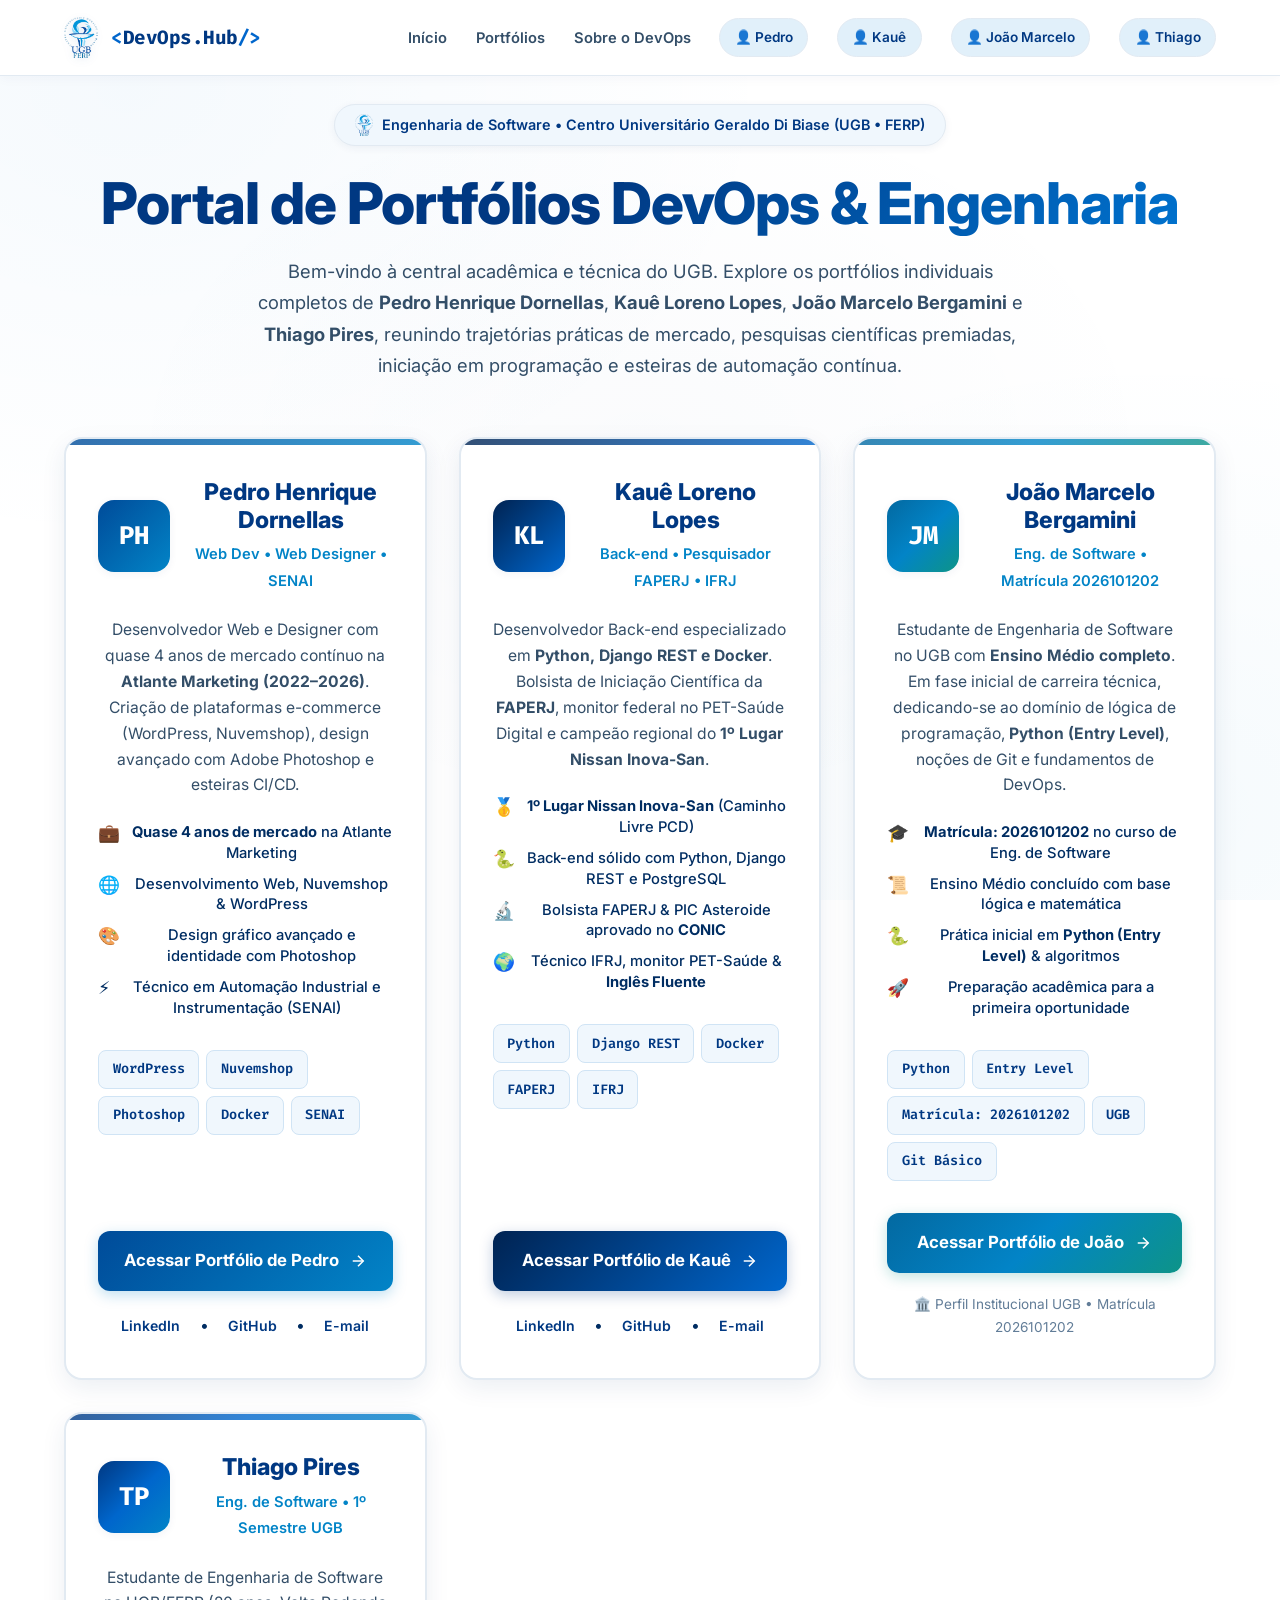
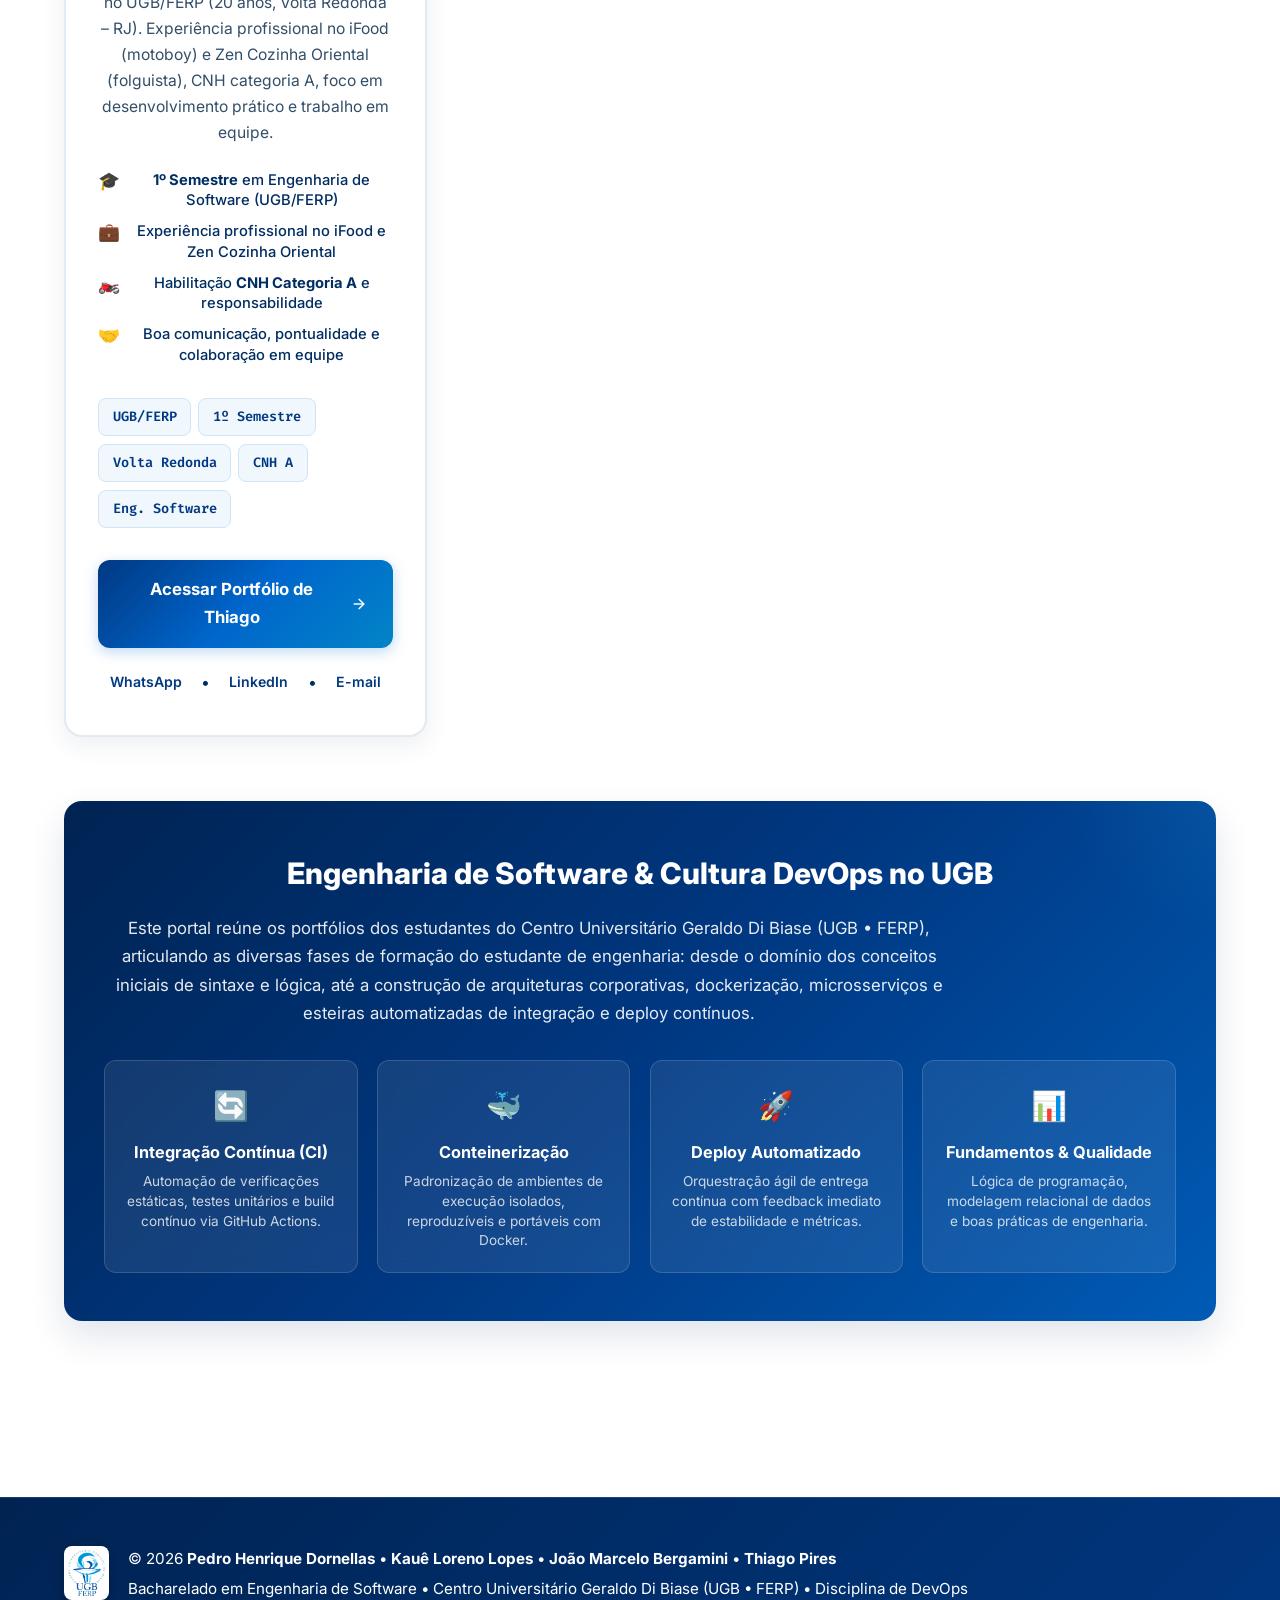
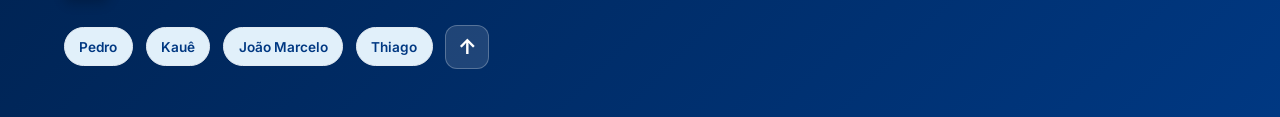
==== commit a96e21d3: "feat: integrar Thiago Pires ao portal central e sincronizar todos os portifolios" ====
--- a/index.html
+++ b/index.html
@@ -5,8 +5,8 @@
     <meta charset="UTF-8">
     <meta name="viewport" content="width=device-width, initial-scale=1.0">
     <meta name="description"
-        content="Portal de Portfólios Acadêmicos e Técnicos de Engenharia de Software & DevOps - Pedro Henrique, Kauê Loreno e João Marcelo | UGB FERP">
-    <title>Portal de Portfólios • Pedro, Kauê &amp; João Marcelo | Eng. Software UGB</title>
+        content="Portal de Portfólios Acadêmicos e Técnicos de Engenharia de Software & DevOps - Pedro Henrique, Kauê Loreno, João Marcelo e Thiago Pires | UGB FERP">
+    <title>Portal de Portfólios • Pedro, Kauê, João Marcelo &amp; Thiago | Eng. Software UGB</title>
     <!-- Google Fonts -->
     <link rel="preconnect" href="https://fonts.googleapis.com">
     <link rel="preconnect" href="https://fonts.gstatic.com" crossorigin>
@@ -44,6 +44,7 @@
                     <li class="nav-item"><a href="pedro/index.html" class="nav-link-switch" title="Acessar portfólio de Pedro Henrique">👤 Pedro</a></li>
                     <li class="nav-item"><a href="kaue/index.html" class="nav-link-switch" title="Acessar portfólio de Kauê Loreno">👤 Kauê</a></li>
                     <li class="nav-item"><a href="joao/index.html" class="nav-link-switch" title="Acessar portfólio de João Marcelo">👤 João Marcelo</a></li>
+                    <li class="nav-item"><a href="thiago/index.html" class="nav-link-switch" title="Acessar portfólio de Thiago Pires">👤 Thiago</a></li>
                 </ul>
             </div>
         </nav>
@@ -62,14 +63,14 @@
                 </h1>
                 <p class="portal-subtitle">
                     Bem-vindo à central acadêmica e técnica do UGB. Explore os portfólios individuais completos de
-                    <strong>Pedro Henrique Dornellas</strong>, <strong>Kauê Loreno Lopes</strong> e <strong>João Marcelo Bergamini</strong>,
-                    reunindo desde vivências práticas no mercado corporativo e pesquisas científicas premiadas até os primeiros passos
-                    fundamentais em programação e cultura DevOps.
+                    <strong>Pedro Henrique Dornellas</strong>, <strong>Kauê Loreno Lopes</strong>, <strong>João Marcelo Bergamini</strong>
+                    e <strong>Thiago Pires</strong>, reunindo trajetórias práticas de mercado, pesquisas científicas premiadas,
+                    iniciação em programação e esteiras de automação contínua.
                 </p>
 
-                <!-- Cards de Seleção dos 3 Alunos -->
-                <div class="portal-grid-3" id="portfolios">
-                    <!-- Card Pedro Henrique -->
+                <!-- Cards de Seleção dos 4 Alunos -->
+                <div class="portal-grid-4" id="portfolios">
+                    <!-- Card 1: Pedro Henrique -->
                     <div class="portal-card ph-card">
                         <div>
                             <div class="portal-card-top">
@@ -131,7 +132,7 @@
                         </div>
                     </div>
 
-                    <!-- Card Kauê Loreno -->
+                    <!-- Card 2: Kauê Loreno -->
                     <div class="portal-card kl-card">
                         <div>
                             <div class="portal-card-top">
@@ -194,7 +195,7 @@
                         </div>
                     </div>
 
-                    <!-- Card João Marcelo Bergamini -->
+                    <!-- Card 3: João Marcelo Bergamini -->
                     <div class="portal-card jm-card">
                         <div>
                             <div class="portal-card-top">
@@ -254,6 +255,69 @@
                             </div>
                         </div>
                     </div>
+
+                    <!-- Card 4: Thiago Pires -->
+                    <div class="portal-card tp-card">
+                        <div>
+                            <div class="portal-card-top">
+                                <div class="portal-avatar tp-gradient">TP</div>
+                                <div class="portal-info">
+                                    <h3>Thiago Pires</h3>
+                                    <span class="portal-role">Eng. de Software • 1º Semestre UGB</span>
+                                </div>
+                            </div>
+
+                            <p class="portal-bio">
+                                Estudante de Engenharia de Software no UGB/FERP (20 anos, Volta Redonda – RJ).
+                                Experiência profissional no iFood (motoboy) e Zen Cozinha Oriental (folguista),
+                                CNH categoria A, foco em desenvolvimento prático e trabalho em equipe.
+                            </p>
+
+                            <div class="portal-features-list">
+                                <div class="portal-feature-item">
+                                    <span class="portal-feature-icon">🎓</span>
+                                    <span><strong>1º Semestre</strong> em Engenharia de Software (UGB/FERP)</span>
+                                </div>
+                                <div class="portal-feature-item">
+                                    <span class="portal-feature-icon">💼</span>
+                                    <span>Experiência profissional no iFood e Zen Cozinha Oriental</span>
+                                </div>
+                                <div class="portal-feature-item">
+                                    <span class="portal-feature-icon">🏍️</span>
+                                    <span>Habilitação <strong>CNH Categoria A</strong> e responsabilidade</span>
+                                </div>
+                                <div class="portal-feature-item">
+                                    <span class="portal-feature-icon">🤝</span>
+                                    <span>Boa comunicação, pontualidade e colaboração em equipe</span>
+                                </div>
+                            </div>
+
+                            <div class="portal-card-tags">
+                                <span class="badge">UGB/FERP</span>
+                                <span class="badge">1º Semestre</span>
+                                <span class="badge">Volta Redonda</span>
+                                <span class="badge">CNH A</span>
+                                <span class="badge">Eng. Software</span>
+                            </div>
+                        </div>
+
+                        <div class="portal-actions">
+                            <a href="thiago/index.html" class="portal-btn-primary tp-btn">
+                                Acessar Portfólio de Thiago
+                                <svg class="btn-icon" viewBox="0 0 24 24" fill="none" stroke="currentColor" stroke-width="2">
+                                    <line x1="5" y1="12" x2="19" y2="12"></line>
+                                    <polyline points="12 5 19 12 12 19"></polyline>
+                                </svg>
+                            </a>
+                            <div class="portal-quick-socials">
+                                <a href="https://wa.me/5524993180240" target="_blank" rel="noopener noreferrer">WhatsApp</a>
+                                <span>•</span>
+                                <a href="https://www.linkedin.com/in/thiago-pires" target="_blank" rel="noopener noreferrer">LinkedIn</a>
+                                <span>•</span>
+                                <a href="mailto:thiagopires1605@gmail.com">E-mail</a>
+                            </div>
+                        </div>
+                    </div>
                 </div>
 
                 <!-- Banner de Contexto da Disciplina de DevOps -->
@@ -301,7 +365,7 @@
             <div class="footer-brand">
                 <img src="logo_ugb.png" alt="Logo UGB FERP" class="footer-ugb-logo">
                 <div class="footer-text">
-                    <p>&copy; 2026 <strong>Pedro Henrique Dornellas</strong> • <strong>Kauê Loreno Lopes</strong> • <strong>João Marcelo Bergamini</strong></p>
+                    <p>&copy; 2026 <strong>Pedro Henrique Dornellas</strong> • <strong>Kauê Loreno Lopes</strong> • <strong>João Marcelo Bergamini</strong> • <strong>Thiago Pires</strong></p>
                     <p class="footer-sub">Bacharelado em Engenharia de Software • Centro Universitário Geraldo Di Biase (UGB • FERP)
                         • Disciplina de DevOps</p>
                 </div>
@@ -310,6 +374,7 @@
                 <a href="pedro/index.html" class="nav-link-switch">Pedro</a>
                 <a href="kaue/index.html" class="nav-link-switch">Kauê</a>
                 <a href="joao/index.html" class="nav-link-switch">João Marcelo</a>
+                <a href="thiago/index.html" class="nav-link-switch">Thiago</a>
                 <a href="#portal" class="back-to-top" title="Voltar ao Topo" aria-label="Voltar ao Topo">↑</a>
             </div>
         </div>
--- a/style.css
+++ b/style.css
@@ -1764,3 +1764,485 @@
         text-align: center;
     }
 }
+
+
+/* ==========================================================================
+   ESTILOS PARA PORTAL CENTRAL & PORTFÓLIOS INDIVIDUAIS
+   ========================================================================== */
+
+/* Botão de Alternância entre Portfólios na Navbar */
+.nav-link-switch {
+    background: var(--ugb-ice);
+    color: var(--ugb-navy);
+    padding: 0.45rem 0.9rem;
+    border-radius: var(--radius-full);
+    font-size: 0.85rem;
+    font-weight: 600;
+    display: inline-flex;
+    align-items: center;
+    gap: 0.4rem;
+    border: 1px solid var(--border-color);
+    transition: var(--transition);
+}
+
+.nav-link-switch:hover {
+    background: var(--ugb-navy);
+    color: #ffffff;
+    border-color: var(--ugb-navy);
+    transform: translateY(-2px);
+    box-shadow: var(--shadow-sm);
+}
+
+/* Quick Hero Individual */
+.hero-individual-quick {
+    display: flex;
+    align-items: center;
+    gap: 1.1rem;
+    padding: 1rem 1.4rem;
+    background: var(--bg-card);
+    border: 1px solid var(--border-color);
+    border-radius: var(--radius-md);
+    box-shadow: var(--shadow-sm);
+    width: fit-content;
+    margin-top: 2rem;
+}
+
+.hero-individual-quick .duo-avatar {
+    width: 52px;
+    height: 52px;
+    font-size: 1.25rem;
+}
+
+/* Timeline Individual (Largura Otimizada e Centralizada) */
+.single-timeline-container {
+    max-width: 860px;
+    margin: 0 auto;
+}
+
+.single-timeline-card {
+    background: var(--bg-card);
+    border: 1px solid var(--border-color);
+    border-radius: var(--radius-lg);
+    padding: 2.5rem;
+    box-shadow: var(--shadow-sm);
+}
+
+/* Profile Showcase Card Individual */
+.individual-profile-showcase {
+    max-width: 900px;
+    margin: 0 auto 3rem;
+}
+
+/* ==========================================================================
+   PORTAL CENTRAL (INDEX.HTML NA RAIZ)
+   ========================================================================== */
+
+.portal-hero {
+    padding: 6.5rem 0 3rem;
+    text-align: center;
+}
+
+.portal-header-badge {
+    display: inline-flex;
+    align-items: center;
+    gap: 0.6rem;
+    padding: 0.5rem 1.25rem;
+    background: var(--ugb-ice-light);
+    border: 1px solid var(--border-color);
+    border-radius: var(--radius-full);
+    font-size: 0.9rem;
+    font-weight: 600;
+    color: var(--ugb-navy);
+    margin-bottom: 1.5rem;
+    box-shadow: var(--shadow-sm);
+}
+
+.portal-header-badge .badge-logo-img {
+    height: 22px;
+    width: auto;
+}
+
+.portal-title {
+    font-size: clamp(2.3rem, 4.8vw, 3.6rem);
+    font-weight: 800;
+    line-height: 1.15;
+    letter-spacing: -0.02em;
+    color: var(--ugb-navy);
+    margin-bottom: 1.25rem;
+}
+
+.portal-subtitle {
+    max-width: 780px;
+    margin: 0 auto 3.5rem;
+    font-size: 1.15rem;
+    color: var(--text-secondary);
+    line-height: 1.7;
+}
+
+.portal-grid {
+    display: grid;
+    grid-template-columns: repeat(2, 1fr);
+    gap: 2.5rem;
+    margin-bottom: 4rem;
+}
+
+.portal-card {
+    background: var(--bg-card);
+    border: 2px solid var(--border-color);
+    border-radius: var(--radius-lg);
+    padding: 2.5rem 2rem;
+    box-shadow: var(--shadow-md);
+    transition: var(--transition);
+    position: relative;
+    overflow: hidden;
+    display: flex;
+    flex-direction: column;
+    justify-content: space-between;
+}
+
+.portal-card::before {
+    content: '';
+    position: absolute;
+    top: 0;
+    left: 0;
+    right: 0;
+    height: 6px;
+    background: var(--gradient-primary);
+    opacity: 0.8;
+}
+
+.portal-card.ph-card::before {
+    background: var(--ph-gradient);
+}
+
+.portal-card.kl-card::before {
+    background: var(--kl-gradient);
+}
+
+.portal-card:hover {
+    transform: translateY(-8px);
+    box-shadow: var(--shadow-lg);
+    border-color: var(--ugb-cyan);
+}
+
+.portal-card-top {
+    display: flex;
+    align-items: center;
+    gap: 1.2rem;
+    margin-bottom: 1.5rem;
+}
+
+.portal-avatar {
+    width: 72px;
+    height: 72px;
+    border-radius: 16px;
+    display: flex;
+    align-items: center;
+    justify-content: center;
+    font-family: var(--font-code);
+    font-size: 1.6rem;
+    font-weight: 800;
+    color: #ffffff;
+    box-shadow: var(--shadow-sm);
+    flex-shrink: 0;
+}
+
+.portal-info h3 {
+    font-size: 1.45rem;
+    font-weight: 800;
+    color: var(--ugb-navy);
+    line-height: 1.2;
+    margin-bottom: 0.35rem;
+}
+
+.portal-info .portal-role {
+    font-size: 0.92rem;
+    font-weight: 600;
+    color: var(--ugb-sky);
+}
+
+.portal-bio {
+    font-size: 0.98rem;
+    color: var(--text-secondary);
+    line-height: 1.65;
+    margin-bottom: 1.5rem;
+}
+
+.portal-features-list {
+    margin-bottom: 2rem;
+    display: flex;
+    flex-direction: column;
+    gap: 0.65rem;
+}
+
+.portal-feature-item {
+    display: flex;
+    align-items: flex-start;
+    gap: 0.65rem;
+    font-size: 0.92rem;
+    color: var(--text-primary);
+    font-weight: 500;
+    line-height: 1.4;
+}
+
+.portal-feature-icon {
+    font-size: 1.1rem;
+    line-height: 1;
+    margin-top: 2px;
+}
+
+.portal-card-tags {
+    display: flex;
+    flex-wrap: wrap;
+    gap: 0.45rem;
+    margin-bottom: 2rem;
+}
+
+.portal-actions {
+    display: flex;
+    flex-direction: column;
+    gap: 0.8rem;
+    margin-top: auto;
+}
+
+.portal-btn-primary {
+    display: flex;
+    align-items: center;
+    justify-content: center;
+    gap: 0.6rem;
+    padding: 1rem 1.6rem;
+    font-size: 1.05rem;
+    font-weight: 700;
+    border-radius: var(--radius-md);
+    background: var(--gradient-primary);
+    color: #ffffff;
+    box-shadow: 0 4px 14px rgba(0, 56, 130, 0.25);
+    transition: var(--transition);
+}
+
+.portal-btn-primary:hover {
+    box-shadow: 0 6px 20px rgba(0, 56, 130, 0.35);
+    transform: translateY(-2px);
+    color: #ffffff;
+}
+
+.portal-btn-primary.ph-btn {
+    background: var(--ph-gradient);
+    box-shadow: 0 4px 14px rgba(2, 132, 199, 0.25);
+}
+
+.portal-btn-primary.ph-btn:hover {
+    box-shadow: 0 6px 20px rgba(2, 132, 199, 0.35);
+}
+
+.portal-btn-primary.kl-btn {
+    background: var(--kl-gradient);
+    box-shadow: 0 4px 14px rgba(0, 56, 130, 0.25);
+}
+
+.portal-btn-primary.kl-btn:hover {
+    box-shadow: 0 6px 20px rgba(0, 56, 130, 0.35);
+}
+
+.portal-quick-socials {
+    display: flex;
+    gap: 1.2rem;
+    justify-content: center;
+    margin-top: 0.5rem;
+}
+
+.portal-quick-socials a {
+    font-size: 0.88rem;
+    font-weight: 600;
+    color: var(--ugb-navy);
+    display: inline-flex;
+    align-items: center;
+    gap: 0.3rem;
+}
+
+.portal-quick-socials a:hover {
+    color: var(--ugb-sky);
+    text-decoration: underline;
+}
+
+/* Banner de Contexto DevOps UGB */
+.portal-devops-overview {
+    background: linear-gradient(135deg, #002352 0%, #003882 50%, #005bb5 100%);
+    border-radius: var(--radius-lg);
+    padding: 3rem 2.5rem;
+    color: #ffffff;
+    margin-bottom: 4rem;
+    box-shadow: var(--shadow-lg);
+    position: relative;
+    overflow: hidden;
+}
+
+.portal-devops-overview::after {
+    content: '';
+    position: absolute;
+    top: -50%;
+    right: -20%;
+    width: 400px;
+    height: 400px;
+    background: radial-gradient(circle, rgba(56, 189, 248, 0.15) 0%, transparent 70%);
+    pointer-events: none;
+}
+
+.portal-devops-content h2 {
+    font-size: 1.85rem;
+    font-weight: 800;
+    margin-bottom: 1rem;
+    color: #ffffff;
+}
+
+.portal-devops-content p {
+    font-size: 1.05rem;
+    color: rgba(255, 255, 255, 0.9);
+    line-height: 1.7;
+    max-width: 850px;
+    margin-bottom: 2rem;
+}
+
+.portal-devops-pillars {
+    display: grid;
+    grid-template-columns: repeat(4, 1fr);
+    gap: 1.2rem;
+}
+
+.portal-pillar-card {
+    background: rgba(255, 255, 255, 0.08);
+    border: 1px solid rgba(255, 255, 255, 0.15);
+    border-radius: var(--radius-md);
+    padding: 1.3rem;
+    backdrop-filter: blur(8px);
+}
+
+.portal-pillar-icon {
+    font-size: 1.8rem;
+    margin-bottom: 0.6rem;
+}
+
+.portal-pillar-card h4 {
+    font-size: 1.02rem;
+    font-weight: 700;
+    color: #ffffff;
+    margin-bottom: 0.4rem;
+}
+
+.portal-pillar-card p {
+    font-size: 0.85rem;
+    color: rgba(255, 255, 255, 0.78);
+    line-height: 1.45;
+    margin-bottom: 0;
+}
+
+@media (max-width: 992px) {
+    .portal-grid {
+        grid-template-columns: 1fr;
+    }
+    .portal-devops-pillars {
+        grid-template-columns: repeat(2, 1fr);
+    }
+}
+
+@media (max-width: 600px) {
+    .portal-devops-pillars {
+        grid-template-columns: 1fr;
+    }
+}
+
+
+/* ==========================================================================
+   ESTILOS PARA JOÃO MARCELO BERGAMINI (JM)
+   ========================================================================== */
+:root {
+    --jm-gradient: linear-gradient(135deg, #0369a1 0%, #0284c7 50%, #0d9488 100%);
+}
+
+.jm-avatar {
+    background: var(--jm-gradient) !important;
+    color: #ffffff !important;
+}
+
+.jm-gradient {
+    background: var(--jm-gradient) !important;
+    color: #ffffff !important;
+}
+
+.jm-tag {
+    background: rgba(13, 148, 136, 0.1);
+    color: #0f766e;
+    border: 1px solid rgba(13, 148, 136, 0.25);
+    padding: 0.2rem 0.6rem;
+    border-radius: var(--radius-sm);
+    font-size: 0.78rem;
+    font-weight: 600;
+}
+
+.jm-dot {
+    background-color: #0d9488 !important;
+    box-shadow: 0 0 0 4px rgba(13, 148, 136, 0.15) !important;
+}
+
+.jm-border {
+    border-left: 3px solid #0d9488 !important;
+}
+
+.portal-card.jm-card::before {
+    background: var(--jm-gradient);
+}
+
+.portal-btn-primary.jm-btn {
+    background: var(--jm-gradient);
+    box-shadow: 0 4px 14px rgba(13, 148, 136, 0.25);
+}
+
+.portal-btn-primary.jm-btn:hover {
+    box-shadow: 0 6px 20px rgba(13, 148, 136, 0.35);
+}
+
+/* Otimização da grid do portal para 3 cards */
+.portal-grid-3 {
+    display: grid;
+    grid-template-columns: repeat(auto-fit, minmax(320px, 1fr));
+    gap: 2rem;
+    margin-bottom: 4rem;
+}
+
+
+/* ==========================================================================
+   ESTILOS PARA THIAGO PIRES (TP) NO PORTAL
+   ========================================================================== */
+:root {
+    --tp-gradient: linear-gradient(135deg, #003882 0%, #0066cc 50%, #0284c7 100%);
+}
+
+.tp-avatar {
+    background: var(--tp-gradient) !important;
+    color: #ffffff !important;
+}
+
+.tp-gradient {
+    background: var(--tp-gradient) !important;
+    color: #ffffff !important;
+}
+
+.portal-card.tp-card::before {
+    background: var(--tp-gradient);
+}
+
+.portal-btn-primary.tp-btn {
+    background: var(--tp-gradient);
+    box-shadow: 0 4px 14px rgba(0, 102, 204, 0.25);
+}
+
+.portal-btn-primary.tp-btn:hover {
+    box-shadow: 0 6px 20px rgba(0, 102, 204, 0.35);
+}
+
+.portal-grid-4 {
+    display: grid;
+    grid-template-columns: repeat(auto-fit, minmax(280px, 1fr));
+    gap: 2rem;
+    margin-bottom: 4rem;
+}
